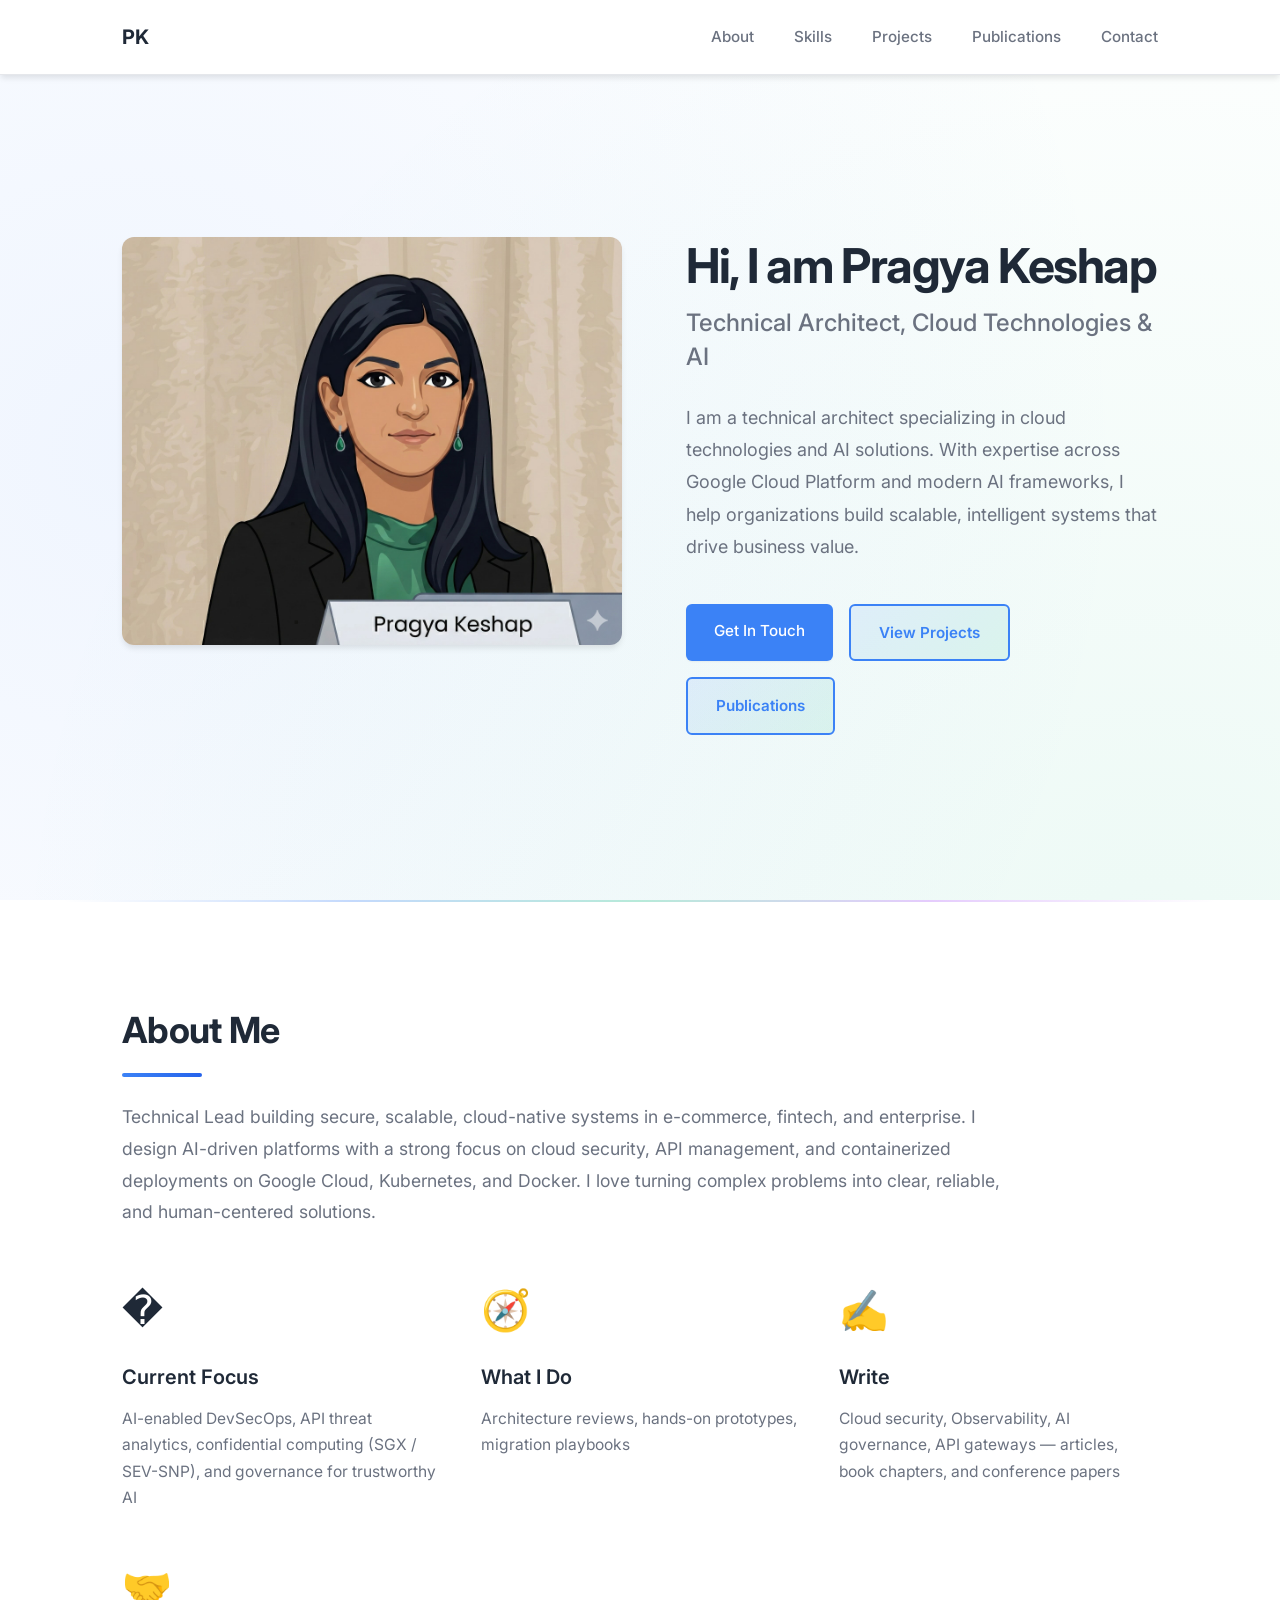
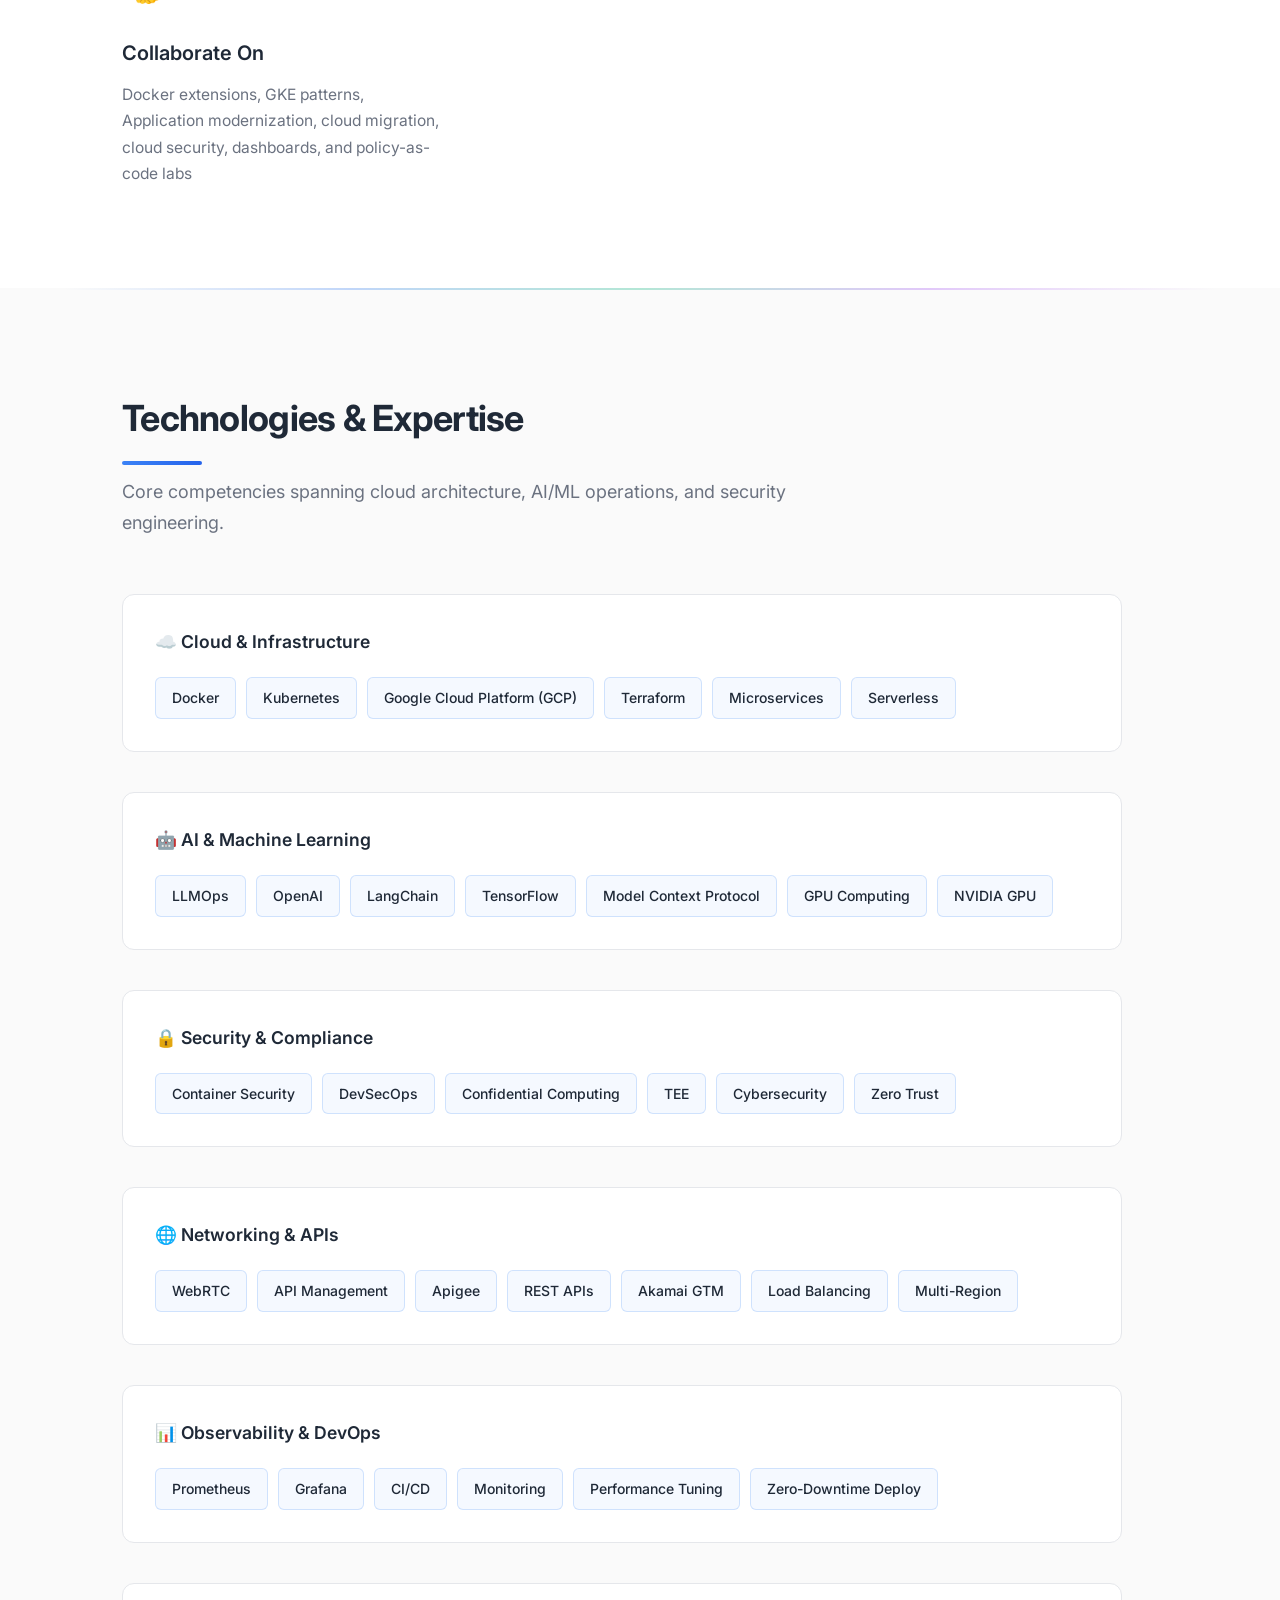
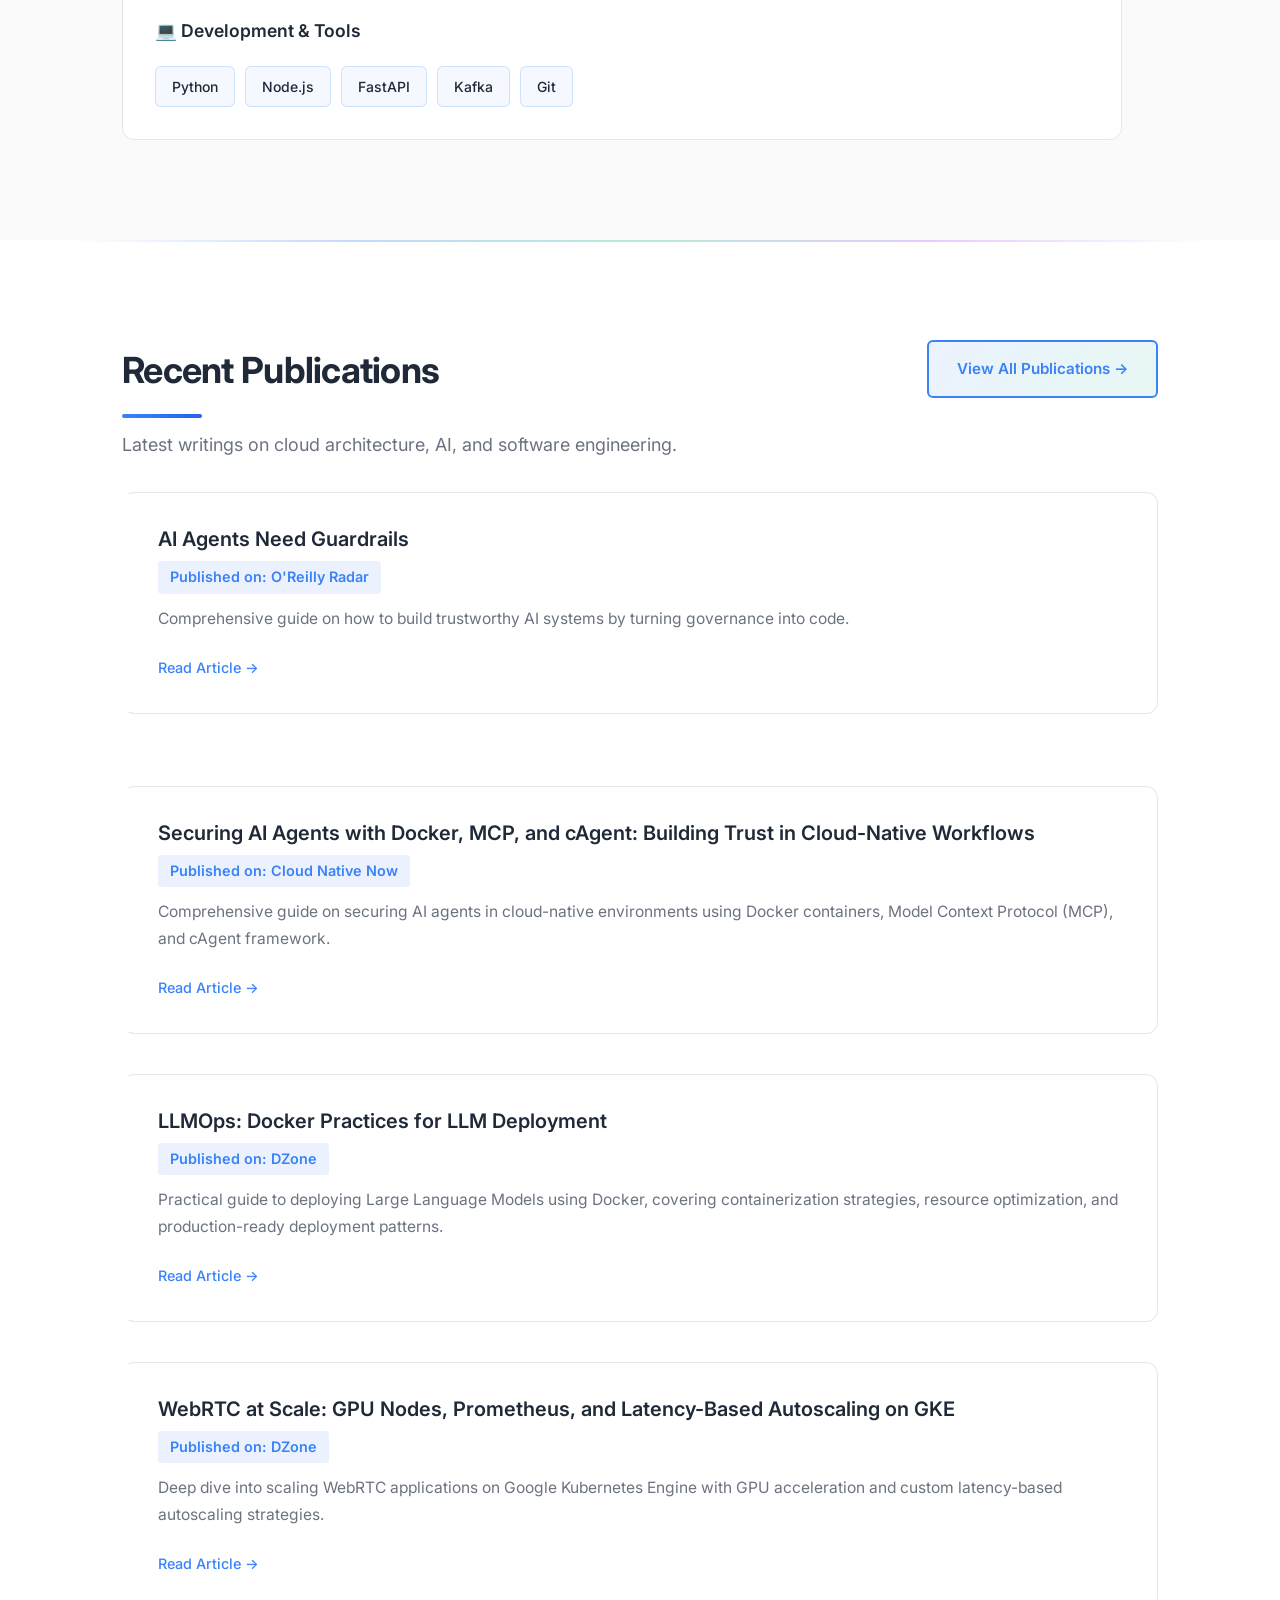
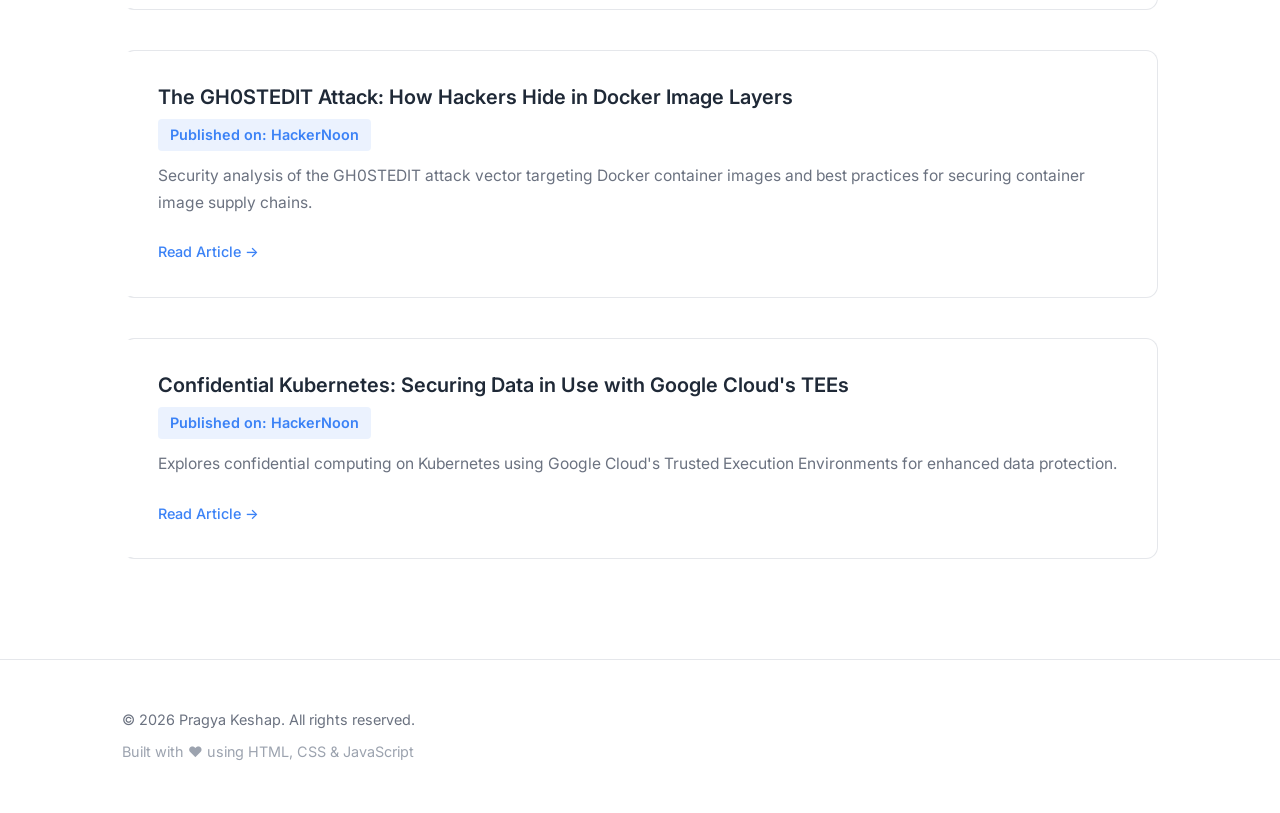
==== index.html @ 76a98f69 "Add publication entry for AI Agents Need Guardrails" ====
<!DOCTYPE html> 
<html lang="en">
<head>
    <meta charset="UTF-8">
    <meta name="viewport" content="width=device-width, initial-scale=1.0">
    <meta name="description" content="Personal website - Technical Architect, Cloud Technologies & AI">
    <title>Pragya Keshap - Developer Portfolio</title>
    <link rel="preconnect" href="https://fonts.googleapis.com">
    <link rel="preconnect" href="https://fonts.gstatic.com" crossorigin>
    <link href="https://fonts.googleapis.com/css2?family=Inter:wght@400;500;600;700&display=swap" rel="stylesheet">
    <link rel="stylesheet" href="styles.css">
</head>
<body>
    <!-- Navigation -->
    <nav class="navbar">
        <div class="container">
            <div class="nav-brand">PK</div>
            <button class="nav-toggle" id="navToggle">
                <span></span>
                <span></span>
                <span></span>
            </button>
            <ul class="nav-menu" id="navMenu">
                <li><a href="#about">About</a></li>
                <li><a href="#skills">Skills</a></li>
                <li><a href="projects.html">Projects</a></li>
                <li><a href="publications.html">Publications</a></li>
                <li><a href="contact.html">Contact</a></li>
            </ul>
        </div>
    </nav>

    <!-- Hero Section -->
    <section class="hero">
        <div class="container">
            <div class="hero-content">
                <div class="hero-image">
                    <img src="profile.jpg" alt="Pragya Keshap" id="profileImage">
                </div>
                <div class="hero-text">
                    <h1>Hi, I am <span class="highlight">Pragya Keshap</span></h1>
                    <h2 class="subtitle">Technical Architect, Cloud Technologies & AI</h2>
                    <p class="intro">
                        I am a technical architect specializing in cloud technologies and AI solutions. 
                        With expertise across Google Cloud Platform and modern AI frameworks, I help organizations 
                        build scalable, intelligent systems that drive business value.
                    </p>
                    <div class="hero-buttons">
                        <a href="contact.html" class="btn btn-primary">Get In Touch</a>
                        <a href="projects.html" class="btn btn-secondary">View Projects</a>
                        <a href="publications.html" class="btn btn-secondary">Publications</a>
                    </div>
                </div>
            </div>
        </div>
    </section>

    <!-- About Section -->
    <section id="about" class="section about">
        <div class="container">
            <h2 class="section-title">About Me</h2>
            <p class="about-intro">
                Technical Lead building secure, scalable, cloud-native systems in e-commerce, fintech, and enterprise.
                I design AI-driven platforms with a strong focus on cloud security, API management, and containerized deployments on Google Cloud, Kubernetes, and Docker.
                I love turning complex problems into clear, reliable, and human-centered solutions.
            </p>
            
            <div class="characteristics">
                <div class="char-card">
                    <div class="char-icon">�</div>
                    <h3>Current Focus</h3>
                    <p>
                        AI-enabled DevSecOps, API threat analytics, confidential computing (SGX / SEV-SNP), and governance for trustworthy AI
                    </p>
                </div>

                <div class="char-card">
                    <div class="char-icon">🧭</div>
                    <h3>What I Do</h3>
                    <p>
                        Architecture reviews, hands-on prototypes, migration playbooks
                    </p>
                </div>

                <div class="char-card">
                    <div class="char-icon">✍️</div>
                    <h3>Write</h3>
                    <p>
                        Cloud security, Observability, AI governance, API gateways — articles, book chapters, and conference papers
                    </p>
                </div>

                <div class="char-card">
                    <div class="char-icon">🤝</div>
                    <h3>Collaborate On</h3>
                    <p>
                        Docker extensions, GKE patterns, Application modernization, cloud migration, cloud security, dashboards, and policy-as-code labs
                    </p>
                </div>
            </div>
        </div>
    </section>

    <!-- Skills Section -->
    <section id="skills" class="section skills">
        <div class="container">
            <h2 class="section-title">Technologies & Expertise</h2>
            <p class="section-subtitle">
                Core competencies spanning cloud architecture, AI/ML operations, and security engineering.
            </p>
            
            <div class="skills-categories">
                <div class="skill-category">
                    <h3 class="skill-category-title">☁️ Cloud & Infrastructure</h3>
                    <div class="skills-grid">
                        <div class="skill-tag">Docker</div>
                        <div class="skill-tag">Kubernetes</div>
                        <div class="skill-tag">Google Cloud Platform (GCP)</div>
                        <div class="skill-tag">Terraform</div>
                        <div class="skill-tag">Microservices</div>
                        <div class="skill-tag">Serverless</div>
                    </div>
                </div>

                <div class="skill-category">
                    <h3 class="skill-category-title">🤖 AI & Machine Learning</h3>
                    <div class="skills-grid">
                        <div class="skill-tag">LLMOps</div>
                        <div class="skill-tag">OpenAI</div>
                        <div class="skill-tag">LangChain</div>
                        <div class="skill-tag">TensorFlow</div>
                        <div class="skill-tag">Model Context Protocol</div>
                        <div class="skill-tag">GPU Computing</div>
                        <div class="skill-tag">NVIDIA GPU</div>
                    </div>
                </div>

                <div class="skill-category">
                    <h3 class="skill-category-title">🔒 Security & Compliance</h3>
                    <div class="skills-grid">
                        <div class="skill-tag">Container Security</div>
                        <div class="skill-tag">DevSecOps</div>
                        <div class="skill-tag">Confidential Computing</div>
                        <div class="skill-tag">TEE</div>
                        <div class="skill-tag">Cybersecurity</div>
                        <div class="skill-tag">Zero Trust</div>
                    </div>
                </div>

                <div class="skill-category">
                    <h3 class="skill-category-title">🌐 Networking & APIs</h3>
                    <div class="skills-grid">
                        <div class="skill-tag">WebRTC</div>
                        <div class="skill-tag">API Management</div>
                        <div class="skill-tag">Apigee</div>
                        <div class="skill-tag">REST APIs</div>
                        <div class="skill-tag">Akamai GTM</div>
                        <div class="skill-tag">Load Balancing</div>
                        <div class="skill-tag">Multi-Region</div>
                    </div>
                </div>

                <div class="skill-category">
                    <h3 class="skill-category-title">📊 Observability & DevOps</h3>
                    <div class="skills-grid">
                        <div class="skill-tag">Prometheus</div>
                        <div class="skill-tag">Grafana</div>
                        <div class="skill-tag">CI/CD</div>
                        <div class="skill-tag">Monitoring</div>
                        <div class="skill-tag">Performance Tuning</div>
                        <div class="skill-tag">Zero-Downtime Deploy</div>
                    </div>
                </div>

                <div class="skill-category">
                    <h3 class="skill-category-title">💻 Development & Tools</h3>
                    <div class="skills-grid">
                        <div class="skill-tag">Python</div>
                        <div class="skill-tag">Node.js</div>
                        <div class="skill-tag">FastAPI</div>
                        <div class="skill-tag">Kafka</div>
                        <div class="skill-tag">Git</div>
                    </div>
                </div>
            </div>
        </div>
    </section>



    <!-- Featured Publications Section -->
    <section id="publications" class="section publications">
        <div class="container">
            <div class="section-header">
                <div>
                    <h2 class="section-title">Recent Publications</h2>
                    <p class="section-subtitle">
                        Latest writings on cloud architecture, AI, and software engineering.
                    </p>
                </div>
                <a href="publications.html" class="btn btn-secondary">View All Publications →</a>
            </div>

            <div class="publications-list">
                <article class="publication-item">
                    <div class="publication-content">
                        <h3 class="publication-title">AI Agents Need Guardrails</h3>
                        <p class="publication-venue">Published on: O'Reilly Radar</p>
                        <p class="publication-description">
                            Comprehensive guide on how to build trustworthy AI systems by turning governance into code.
                        </p>
                        <div class="publication-links">
                            <a href="https://www.oreilly.com/radar/ai-agents-need-guardrails/" target="_blank" class="publication-link">Read Article →</a>
                        </div>
                    </div>
                </article>
            
            <div class="publications-list">
                <article class="publication-item">
                    <div class="publication-content">
                        <h3 class="publication-title">Securing AI Agents with Docker, MCP, and cAgent: Building Trust in Cloud-Native Workflows</h3>
                        <p class="publication-venue">Published on: Cloud Native Now</p>
                        <p class="publication-description">
                            Comprehensive guide on securing AI agents in cloud-native environments using Docker containers, Model Context Protocol (MCP), and cAgent framework.
                        </p>
                        <div class="publication-links">
                            <a href="https://cloudnativenow.com/contributed-content/securing-ai-agents-with-docker-mcp-and-cagent-building-trust-in-cloud-native-workflows/" target="_blank" class="publication-link">Read Article →</a>
                        </div>
                    </div>
                </article>

                <article class="publication-item">
                    <div class="publication-content">
                        <h3 class="publication-title">LLMOps: Docker Practices for LLM Deployment</h3>
                        <p class="publication-venue">Published on: DZone</p>
                        <p class="publication-description">
                            Practical guide to deploying Large Language Models using Docker, covering containerization strategies, resource optimization, and production-ready deployment patterns.
                        </p>
                        <div class="publication-links">
                            <a href="https://dzone.com/articles/llmops-docker-practices-llm-deployment" target="_blank" class="publication-link">Read Article →</a>
                        </div>
                    </div>
                </article>

                <article class="publication-item">
                    <div class="publication-content">
                        <h3 class="publication-title">WebRTC at Scale: GPU Nodes, Prometheus, and Latency-Based Autoscaling on GKE</h3>
                        <p class="publication-venue">Published on: DZone</p>
                        <p class="publication-description">
                            Deep dive into scaling WebRTC applications on Google Kubernetes Engine with GPU acceleration and custom latency-based autoscaling strategies.
                        </p>
                        <div class="publication-links">
                            <a href="https://dzone.com/articles/WebRTC-at-Scale-GPU-Nodes-Prometheus-and-Latency-Based-Autoscaling-on-GKE" target="_blank" class="publication-link">Read Article →</a>
                        </div>
                    </div>
                </article>

                <article class="publication-item">
                    <div class="publication-content">
                        <h3 class="publication-title">The GH0STEDIT Attack: How Hackers Hide in Docker Image Layers</h3>
                        <p class="publication-venue">Published on: HackerNoon</p>
                        <p class="publication-description">
                            Security analysis of the GH0STEDIT attack vector targeting Docker container images and best practices for securing container image supply chains.
                        </p>
                        <div class="publication-links">
                            <a href="https://hackernoon.com/the-gh0stedit-attack-how-hackers-hide-in-docker-image-layers" target="_blank" class="publication-link">Read Article →</a>
                        </div>
                    </div>
                </article>

                <article class="publication-item">
                    <div class="publication-content">
                        <h3 class="publication-title">Confidential Kubernetes: Securing Data in Use with Google Cloud's TEEs</h3>
                        <p class="publication-venue">Published on: HackerNoon</p>
                        <p class="publication-description">
                            Explores confidential computing on Kubernetes using Google Cloud's Trusted Execution Environments for enhanced data protection.
                        </p>
                        <div class="publication-links">
                            <a href="https://hackernoon.com/confidential-kubernetes-securing-data-in-use-with-google-clouds-tees" target="_blank" class="publication-link">Read Article →</a>
                        </div>
                    </div>
                </article>
            </div>
        </div>
    </section>



    <!-- Footer -->
    <footer class="footer">
        <div class="container">
            <p>&copy; 2025 Pragya Keshap. All rights reserved.</p>
            <p class="footer-note">Built with ❤️ using HTML, CSS & JavaScript</p>
        </div>
    </footer>

    <script src="script.js"></script>
</body>
</html>
---- styles.css ----
/* CSS Variables */
:root {
    --primary-color: #3b82f6;
    --secondary-color: #2563eb;
    --accent-color: #60a5fa;
    --text-primary: #1f2937;
    --text-secondary: #6b7280;
    --text-light: #9ca3af;
    --background: #ffffff;
    --background-alt: #fafafa;
    --border-color: #e5e7eb;
    --shadow: 0 1px 2px 0 rgba(0, 0, 0, 0.05);
    --shadow-md: 0 4px 6px -1px rgba(0, 0, 0, 0.1);
    --shadow-lg: 0 10px 15px -3px rgba(0, 0, 0, 0.1);
    --transition: all 0.2s ease;
}

/* Dark mode support */
@media (prefers-color-scheme: dark) {
    :root {
        --text-primary: #f9fafb;
        --text-secondary: #d1d5db;
        --text-light: #9ca3af;
        --background: #111827;
        --background-alt: #1f2937;
        --border-color: #374151;
    }
}

/* Reset & Base Styles */
* {
    margin: 0;
    padding: 0;
    box-sizing: border-box;
}

html {
    scroll-behavior: smooth;
    font-size: 16px;
}

body {
    font-family: 'Inter', -apple-system, BlinkMacSystemFont, 'Segoe UI', 'Roboto', 'Helvetica Neue', Arial, sans-serif;
    line-height: 1.7;
    color: var(--text-primary);
    background-color: var(--background);
    -webkit-font-smoothing: antialiased;
    -moz-osx-font-smoothing: grayscale;
}

.container {
    max-width: 1100px;
    margin: 0 auto;
    padding: 0 2rem;
}

/* Navigation */
.navbar {
    position: fixed;
    top: 0;
    width: 100%;
    background-color: rgba(255, 255, 255, 0.95);
    backdrop-filter: blur(10px);
    border-bottom: 1px solid var(--border-color);
    z-index: 1000;
    padding: 1.25rem 0;
}

@media (prefers-color-scheme: dark) {
    .navbar {
        background-color: rgba(17, 24, 39, 0.95);
    }
}

.navbar .container {
    display: flex;
    justify-content: space-between;
    align-items: center;
}

.nav-brand {
    font-size: 1.25rem;
    font-weight: 700;
    color: var(--text-primary);
    letter-spacing: -0.02em;
}

.nav-menu {
    display: flex;
    list-style: none;
    gap: 2.5rem;
}

.nav-menu a {
    color: var(--text-secondary);
    text-decoration: none;
    font-weight: 500;
    font-size: 0.95rem;
    transition: var(--transition);
    position: relative;
}

.nav-menu a:hover {
    color: var(--text-primary);
}

.nav-menu a::after {
    content: '';
    position: absolute;
    bottom: -4px;
    left: 0;
    width: 0;
    height: 2px;
    background-color: var(--primary-color);
    transition: width 0.2s ease;
}

.nav-menu a:hover::after {
    width: 100%;
}

.nav-toggle {
    display: none;
    flex-direction: column;
    background: none;
    border: none;
    cursor: pointer;
    gap: 4px;
}

.nav-toggle span {
    width: 25px;
    height: 3px;
    background-color: var(--text-primary);
    transition: var(--transition);
}

/* Hero Section */
.hero {
    padding: 140px 0 100px;
    min-height: 100vh;
    display: flex;
    align-items: center;
    position: relative;
    overflow: hidden;
}

.hero::before {
    content: '';
    position: absolute;
    top: -50%;
    left: -50%;
    width: 200%;
    height: 200%;
    background: radial-gradient(circle at 30% 50%, rgba(59, 130, 246, 0.08) 0%, transparent 50%),
                radial-gradient(circle at 70% 80%, rgba(16, 185, 129, 0.08) 0%, transparent 50%);
    animation: gradientShift 15s ease infinite;
    z-index: -1;
}

@keyframes gradientShift {
    0%, 100% {
        transform: translate(0, 0) rotate(0deg);
    }
    33% {
        transform: translate(5%, 5%) rotate(120deg);
    }
    66% {
        transform: translate(-5%, 5%) rotate(240deg);
    }
}

.hero-content {
    display: grid;
    grid-template-columns: 500px 1fr;
    gap: 4rem;
    align-items: start;
    padding-top: 2rem;
}

.hero-image img {
    width: 100%;
    max-width: 500px;
    border-radius: 12px;
    box-shadow: var(--shadow-md);
}

.hero-text h1 {
    font-size: 3rem;
    margin-bottom: 0.75rem;
    color: var(--text-primary);
    font-weight: 700;
    letter-spacing: -0.03em;
    line-height: 1.2;
}

.highlight {
    color: var(--text-primary);
}

.subtitle {
    font-size: 1.5rem;
    color: var(--text-secondary);
    font-weight: 500;
    margin-bottom: 1.75rem;
    line-height: 1.4;
}

.intro {
    font-size: 1.125rem;
    color: var(--text-secondary);
    margin-bottom: 2.5rem;
    line-height: 1.8;
    max-width: 650px;
}

.hero-buttons {
    display: flex;
    gap: 1rem;
    flex-wrap: wrap;
}

/* Buttons */
.btn {
    padding: 0.875rem 1.75rem;
    border-radius: 6px;
    text-decoration: none;
    font-weight: 500;
    font-size: 0.95rem;
    transition: var(--transition);
    display: inline-block;
}

.btn-primary {
    background-color: var(--primary-color);
    color: white;
    box-shadow: var(--shadow);
}

.btn-primary:hover {
    background-color: var(--secondary-color);
    transform: translateY(-1px);
    box-shadow: var(--shadow-md);
}

.btn-secondary {
    background: linear-gradient(135deg, rgba(59, 130, 246, 0.1), rgba(16, 185, 129, 0.1));
    color: var(--primary-color);
    border: 2px solid var(--primary-color);
    font-weight: 600;
    position: relative;
    overflow: hidden;
}

.btn-secondary::before {
    content: '';
    position: absolute;
    top: 0;
    left: 0;
    width: 0;
    height: 100%;
    background: linear-gradient(135deg, var(--primary-color), var(--secondary-color));
    transition: width 0.3s ease;
    z-index: -1;
}

.btn-secondary:hover {
    color: white;
    border-color: var(--secondary-color);
    transform: translateY(-2px);
    box-shadow: 0 4px 12px rgba(59, 130, 246, 0.3);
}

.btn-secondary:hover::before {
    width: 100%;
}

/* Sections */
.section {
    padding: 100px 0;
    position: relative;
}

.section::before {
    content: '';
    position: absolute;
    top: 0;
    left: 50%;
    transform: translateX(-50%);
    width: 90%;
    max-width: 1200px;
    height: 2px;
    background: linear-gradient(90deg, 
        transparent 0%, 
        rgba(59, 130, 246, 0.3) 25%, 
        rgba(16, 185, 129, 0.3) 50%, 
        rgba(168, 85, 247, 0.3) 75%, 
        transparent 100%);
}

.section:first-of-type::before {
    display: none;
}

.section:nth-child(even) {
    background-color: var(--background-alt);
}

.section-title {
    font-size: 2.25rem;
    text-align: left;
    margin-bottom: 0.75rem;
    color: var(--text-primary);
    font-weight: 700;
    letter-spacing: -0.02em;
    position: relative;
    padding-bottom: 1rem;
}

.section-title::after {
    content: '';
    position: absolute;
    bottom: 0;
    left: 0;
    width: 80px;
    height: 4px;
    background: linear-gradient(90deg, var(--primary-color), var(--secondary-color));
    border-radius: 2px;
}

.section-subtitle {
    text-align: left;
    color: var(--text-secondary);
    font-size: 1.125rem;
    margin-bottom: 3.5rem;
    max-width: 700px;
    line-height: 1.7;
}

.section-header {
    display: flex;
    justify-content: space-between;
    align-items: flex-start;
    margin-bottom: 2rem;
}

.section-header .section-subtitle {
    margin-bottom: 0;
}

/* Page Header */
.page-header {
    padding: 140px 0 80px;
    background-color: var(--background-alt);
}

.page-header h1 {
    font-size: 3rem;
    margin-bottom: 1rem;
    color: var(--text-primary);
    font-weight: 700;
    letter-spacing: -0.03em;
}

.page-subtitle {
    font-size: 1.25rem;
    color: var(--text-secondary);
    line-height: 1.7;
    max-width: 800px;
}

/* Dedicated Pages */
.projects-page,
.publications-page {
    padding: 80px 0;
}

/* About Section */
.about-intro {
    font-size: 1.1rem;
    line-height: 1.8;
    color: var(--text-secondary);
    max-width: 900px;
    margin: 1.5rem 0 3rem 0;
    text-align: left;
}

.characteristics {
    display: grid;
    grid-template-columns: repeat(auto-fit, minmax(260px, 1fr));
    gap: 2.5rem;
    margin-top: 2rem;
}

.char-card {
    background: transparent;
    padding: 0;
    transition: var(--transition);
}

.char-card:hover {
    transform: translateX(4px);
}

.char-icon {
    font-size: 2.5rem;
    margin-bottom: 1rem;
    display: block;
}

.char-card h3 {
    font-size: 1.25rem;
    margin-bottom: 0.75rem;
    color: var(--text-primary);
    font-weight: 600;
}

.char-card p {
    color: var(--text-secondary);
    line-height: 1.7;
    font-size: 0.975rem;
}

/* Skills Section */
.skills-categories {
    display: grid;
    gap: 2.5rem;
    max-width: 1000px;
    margin: 0;
}

.skill-category {
    background: var(--background);
    border: 1px solid var(--border-color);
    border-radius: 12px;
    padding: 2rem;
    transition: all 0.3s ease;
}

.skill-category:hover {
    border-color: var(--primary-color);
    box-shadow: 0 4px 12px rgba(59, 130, 246, 0.1);
    transform: translateY(-2px);
}

.skill-category-title {
    font-size: 1.1rem;
    font-weight: 600;
    color: var(--text-primary);
    margin: 0 0 1.25rem 0;
    display: flex;
    align-items: center;
    gap: 0.5rem;
}

.skills-grid {
    display: flex;
    flex-wrap: wrap;
    gap: 0.625rem;
}

.skill-tag {
    padding: 0.5rem 1rem;
    background: rgba(59, 130, 246, 0.05);
    border: 1px solid rgba(59, 130, 246, 0.2);
    border-radius: 6px;
    font-size: 0.875rem;
    color: var(--text-primary);
    transition: all 0.2s ease;
    font-weight: 500;
    cursor: default;
}

.skill-tag:hover {
    background: rgba(59, 130, 246, 0.1);
    border-color: var(--primary-color);
    transform: translateY(-2px);
}

@media (max-width: 768px) {
    .skills-categories {
        gap: 1.5rem;
    }
    
    .skill-category {
        padding: 1.5rem;
    }
    
    .skill-category-title {
        font-size: 1rem;
    }
    
    .skill-tag {
        font-size: 0.8rem;
        padding: 0.4rem 0.85rem;
    }
}

/* Projects Section */
.projects-grid {
    display: grid;
    grid-template-columns: repeat(auto-fit, minmax(340px, 1fr));
    gap: 2.5rem;
    margin-top: 2.5rem;
}

.project-card {
    background: var(--background);
    border-radius: 8px;
    overflow: hidden;
    border: 1px solid var(--border-color);
    transition: var(--transition);
}

.project-card:hover {
    transform: translateY(-2px);
    box-shadow: var(--shadow-md);
    border-color: var(--text-light);
}

.project-image {
    width: 100%;
    height: 250px;
    overflow: hidden;
}

.project-image img {
    width: 100%;
    height: 100%;
    object-fit: cover;
    transition: var(--transition);
}

.project-card:hover .project-image img {
    transform: scale(1.05);
}

.project-content {
    padding: 1.5rem;
}

.project-content h3 {
    font-size: 1.375rem;
    margin-bottom: 0.625rem;
    color: var(--text-primary);
    font-weight: 600;
}

.project-content p {
    color: var(--text-secondary);
    margin-bottom: 1.25rem;
    line-height: 1.7;
    font-size: 0.975rem;
}

.project-tags {
    display: flex;
    flex-wrap: wrap;
    gap: 0.5rem;
    margin-bottom: 1.25rem;
}

.project-tags span {
    padding: 0.5rem 1rem;
    border-radius: 6px;
    font-size: 0.813rem;
    font-weight: 600;
    border: 1px solid transparent;
    transition: all 0.2s ease;
}

.project-tags span:nth-child(6n+1) {
    background: rgba(59, 130, 246, 0.1);
    color: #3b82f6;
    border-color: rgba(59, 130, 246, 0.3);
}

.project-tags span:nth-child(6n+2) {
    background: rgba(16, 185, 129, 0.1);
    color: #10b981;
    border-color: rgba(16, 185, 129, 0.3);
}

.project-tags span:nth-child(6n+3) {
    background: rgba(168, 85, 247, 0.1);
    color: #a855f7;
    border-color: rgba(168, 85, 247, 0.3);
}

.project-tags span:nth-child(6n+4) {
    background: rgba(249, 115, 22, 0.1);
    color: #f97316;
    border-color: rgba(249, 115, 22, 0.3);
}

.project-tags span:nth-child(6n+5) {
    background: rgba(236, 72, 153, 0.1);
    color: #ec4899;
    border-color: rgba(236, 72, 153, 0.3);
}

.project-tags span:nth-child(6n+6) {
    background: rgba(14, 165, 233, 0.1);
    color: #0ea5e9;
    border-color: rgba(14, 165, 233, 0.3);
}

.project-tags span:hover {
    transform: translateY(-2px);
    box-shadow: 0 2px 8px rgba(0, 0, 0, 0.1);
}

.project-links {
    display: flex;
    gap: 1.5rem;
}

.project-link {
    color: var(--text-secondary);
    text-decoration: none;
    font-weight: 500;
    font-size: 0.9rem;
    transition: var(--transition);
}

.project-link:hover {
    color: var(--text-primary);
}

/* GitHub Section */
.github-section {
    padding: 60px 0;
    background-color: var(--background-alt);
}

.github-link-card {
    display: flex;
    align-items: center;
    gap: 2rem;
    padding: 2.5rem;
    background: linear-gradient(135deg, rgba(59, 130, 246, 0.05) 0%, rgba(16, 185, 129, 0.05) 100%);
    border-radius: 12px;
    border: 1px solid var(--border-color);
    transition: all 0.3s ease;
}

.github-link-card:hover {
    box-shadow: 0 8px 24px rgba(59, 130, 246, 0.15);
    border-color: var(--primary-color);
    transform: translateY(-2px);
}

.github-icon {
    flex-shrink: 0;
    width: 64px;
    height: 64px;
    display: flex;
    align-items: center;
    justify-content: center;
    background: linear-gradient(135deg, var(--primary-color), var(--secondary-color));
    border-radius: 12px;
    color: white;
}

.github-content h3 {
    font-size: 1.5rem;
    margin-bottom: 0.5rem;
    color: var(--text-primary);
    font-weight: 600;
}

.github-content p {
    color: var(--text-secondary);
    margin-bottom: 1rem;
    line-height: 1.7;
}

.github-btn {
    display: inline-block;
    color: var(--primary-color);
    text-decoration: none;
    font-weight: 500;
    font-size: 0.95rem;
    transition: var(--transition);
}

.github-btn:hover {
    color: var(--secondary-color);
}

/* Projects List (Publication Style) */
.projects-list {
    display: flex;
    flex-direction: column;
    gap: 2.5rem;
    margin-top: 2rem;
}

.project-item {
    padding: 2rem;
    border: 1px solid var(--border-color);
    border-radius: 12px;
    background: var(--background);
    transition: all 0.3s ease;
    border-left: 4px solid transparent;
}

.project-item:hover {
    border-left-color: var(--secondary-color);
    box-shadow: 0 4px 12px rgba(16, 185, 129, 0.1);
    transform: translateX(4px);
}

.project-item:last-child {
    margin-bottom: 0;
}

.project-title {
    font-size: 1.25rem;
    margin-bottom: 0.5rem;
    color: var(--text-primary);
    font-weight: 600;
    line-height: 1.4;
}

.project-repo {
    font-size: 0.85rem;
    color: var(--secondary-color);
    margin-bottom: 0.75rem;
    font-family: 'Courier New', monospace;
    font-weight: 600;
    background: rgba(16, 185, 129, 0.1);
    padding: 0.25rem 0.75rem;
    border-radius: 4px;
    display: inline-block;
}

.project-description {
    font-size: 0.975rem;
    color: var(--text-secondary);
    line-height: 1.7;
    margin-bottom: 1rem;
}

/* Publications Section */
.publications-list {
    display: flex;
    flex-direction: column;
    gap: 2.5rem;
    margin-top: 2rem;
}

.publication-item {
    padding: 2rem;
    border: 1px solid var(--border-color);
    border-radius: 12px;
    background: var(--background);
    transition: all 0.3s ease;
    border-left: 4px solid transparent;
}

.publication-item:hover {
    border-left-color: var(--primary-color);
    box-shadow: 0 4px 12px rgba(59, 130, 246, 0.1);
    transform: translateX(4px);
}

.publication-item:last-child {
    margin-bottom: 0;
}

.publication-content h3 {
    font-size: 1.25rem;
    margin-bottom: 0.5rem;
    color: var(--text-primary);
    font-weight: 600;
    line-height: 1.4;
}

.publication-venue {
    font-size: 0.9rem;
    color: var(--primary-color);
    margin-bottom: 0.75rem;
    font-weight: 600;
    display: inline-block;
    padding: 0.25rem 0.75rem;
    background: rgba(59, 130, 246, 0.1);
    border-radius: 4px;
}

.publication-description {
    font-size: 0.975rem;
    color: var(--text-secondary);
    line-height: 1.7;
    margin-bottom: 1.5rem;
}

.publication-links {
    display: flex;
    flex-wrap: wrap;
    gap: 1.25rem;
}

.publication-link {
    color: var(--primary-color);
    text-decoration: none;
    font-weight: 500;
    font-size: 0.9rem;
    transition: var(--transition);
    display: inline-flex;
    align-items: center;
    gap: 0.25rem;
}

.publication-link:hover {
    color: var(--secondary-color);
    transform: translateX(2px);
}

.more-publications {
    text-align: center;
    margin-top: 3rem;
}

/* Contact Section */
.contact-content {
    max-width: 100%;
}

.contact-links {
    display: flex;
    flex-direction: column;
    gap: 1rem;
    margin-top: 2rem;
}

.contact-link {
    display: flex;
    align-items: center;
    gap: 1rem;
    padding: 1.25rem 0;
    background: transparent;
    text-decoration: none;
    color: var(--text-primary);
    transition: var(--transition);
    border-bottom: 1px solid var(--border-color);
}

.contact-link:hover {
    transform: translateX(4px);
    color: var(--primary-color);
}

.contact-link .icon {
    font-size: 1.375rem;
}

/* Contact Page */
.contact-page {
    padding: 80px 0;
}

.contact-methods {
    display: flex;
    flex-direction: column;
    gap: 3rem;
    margin-top: 2rem;
}

.contact-method-item {
    display: flex;
    gap: 2rem;
    padding: 2rem;
    border: 1px solid var(--border-color);
    border-radius: 12px;
    background: var(--background);
    transition: all 0.3s ease;
}

.contact-method-item:hover {
    box-shadow: 0 4px 12px rgba(59, 130, 246, 0.1);
    border-color: var(--primary-color);
    transform: translateY(-2px);
}

.contact-method-item:last-child {
    margin-bottom: 0;
}

.contact-icon {
    flex-shrink: 0;
    width: 64px;
    height: 64px;
    display: flex;
    align-items: center;
    justify-content: center;
    background: linear-gradient(135deg, rgba(59, 130, 246, 0.1), rgba(16, 185, 129, 0.1));
    border-radius: 12px;
    color: var(--primary-color);
}

.contact-method-content h3 {
    font-size: 1.5rem;
    margin-bottom: 0.75rem;
    color: var(--text-primary);
    font-weight: 600;
}

.contact-detail {
    font-size: 0.975rem;
    color: var(--text-secondary);
    line-height: 1.7;
    margin-bottom: 1rem;
}

.contact-link-btn {
    display: inline-flex;
    align-items: center;
    gap: 0.5rem;
    padding: 0.75rem 1.5rem;
    background: var(--primary-color);
    color: white;
    text-decoration: none;
    font-weight: 500;
    font-size: 0.95rem;
    border-radius: 6px;
    transition: all 0.3s ease;
}

.contact-link-btn:hover {
    background: var(--secondary-color);
    transform: translateX(4px);
}

.contact-footer {
    margin-top: 4rem;
    padding: 3rem;
    background: linear-gradient(135deg, rgba(59, 130, 246, 0.08) 0%, rgba(16, 185, 129, 0.08) 100%);
    border-radius: 12px;
    text-align: center;
    border: 1px solid var(--border-color);
}

.contact-footer h3 {
    font-size: 1.75rem;
    margin-bottom: 1rem;
    color: var(--text-primary);
    font-weight: 600;
}

.contact-footer p {
    font-size: 1.125rem;
    color: var(--text-secondary);
    line-height: 1.7;
    max-width: 700px;
    margin: 0 auto;
}

/* Footer */
.footer {
    background-color: var(--background);
    padding: 3rem 0;
    text-align: left;
    color: var(--text-secondary);
    border-top: 1px solid var(--border-color);
}

.footer p {
    font-size: 0.9rem;
}

.footer-note {
    margin-top: 0.5rem;
    font-size: 0.875rem;
    color: var(--text-light);
}

/* Responsive Design */
@media (max-width: 768px) {
    .nav-menu {
        position: fixed;
        left: -100%;
        top: 70px;
        flex-direction: column;
        background-color: var(--background);
        width: 100%;
        text-align: center;
        transition: 0.3s;
        box-shadow: var(--shadow);
        padding: 2rem 0;
    }

    .nav-menu.active {
        left: 0;
    }

    .nav-toggle {
        display: flex;
    }

    .hero-content {
        grid-template-columns: 1fr;
        text-align: center;
    }

    .hero-image {
        display: flex;
        justify-content: center;
    }

    .hero-buttons {
        justify-content: center;
        flex-direction: column;
    }

    .hero-text h1 {
        font-size: 2rem;
    }

    .subtitle {
        font-size: 1.2rem;
    }

    .section-title {
        font-size: 2rem;
    }

    .section-header {
        flex-direction: column;
        gap: 1.5rem;
    }

    .page-header h1 {
        font-size: 2rem;
    }

    .page-subtitle {
        font-size: 1.125rem;
    }

    .characteristics {
        grid-template-columns: 1fr;
    }

    .projects-grid {
        grid-template-columns: 1fr;
    }

    .github-link-card {
        flex-direction: column;
        text-align: center;
        padding: 2rem;
    }

}

@media (max-width: 480px) {
    .hero-text h1 {
        font-size: 1.75rem;
    }

    .section-title {
        font-size: 1.75rem;
    }

    .btn {
        padding: 0.6rem 1.2rem;
        font-size: 0.9rem;
    }

    .contact-method-item {
        flex-direction: column;
        text-align: center;
        gap: 1.5rem;
    }

    .contact-icon {
        margin: 0 auto;
    }
}
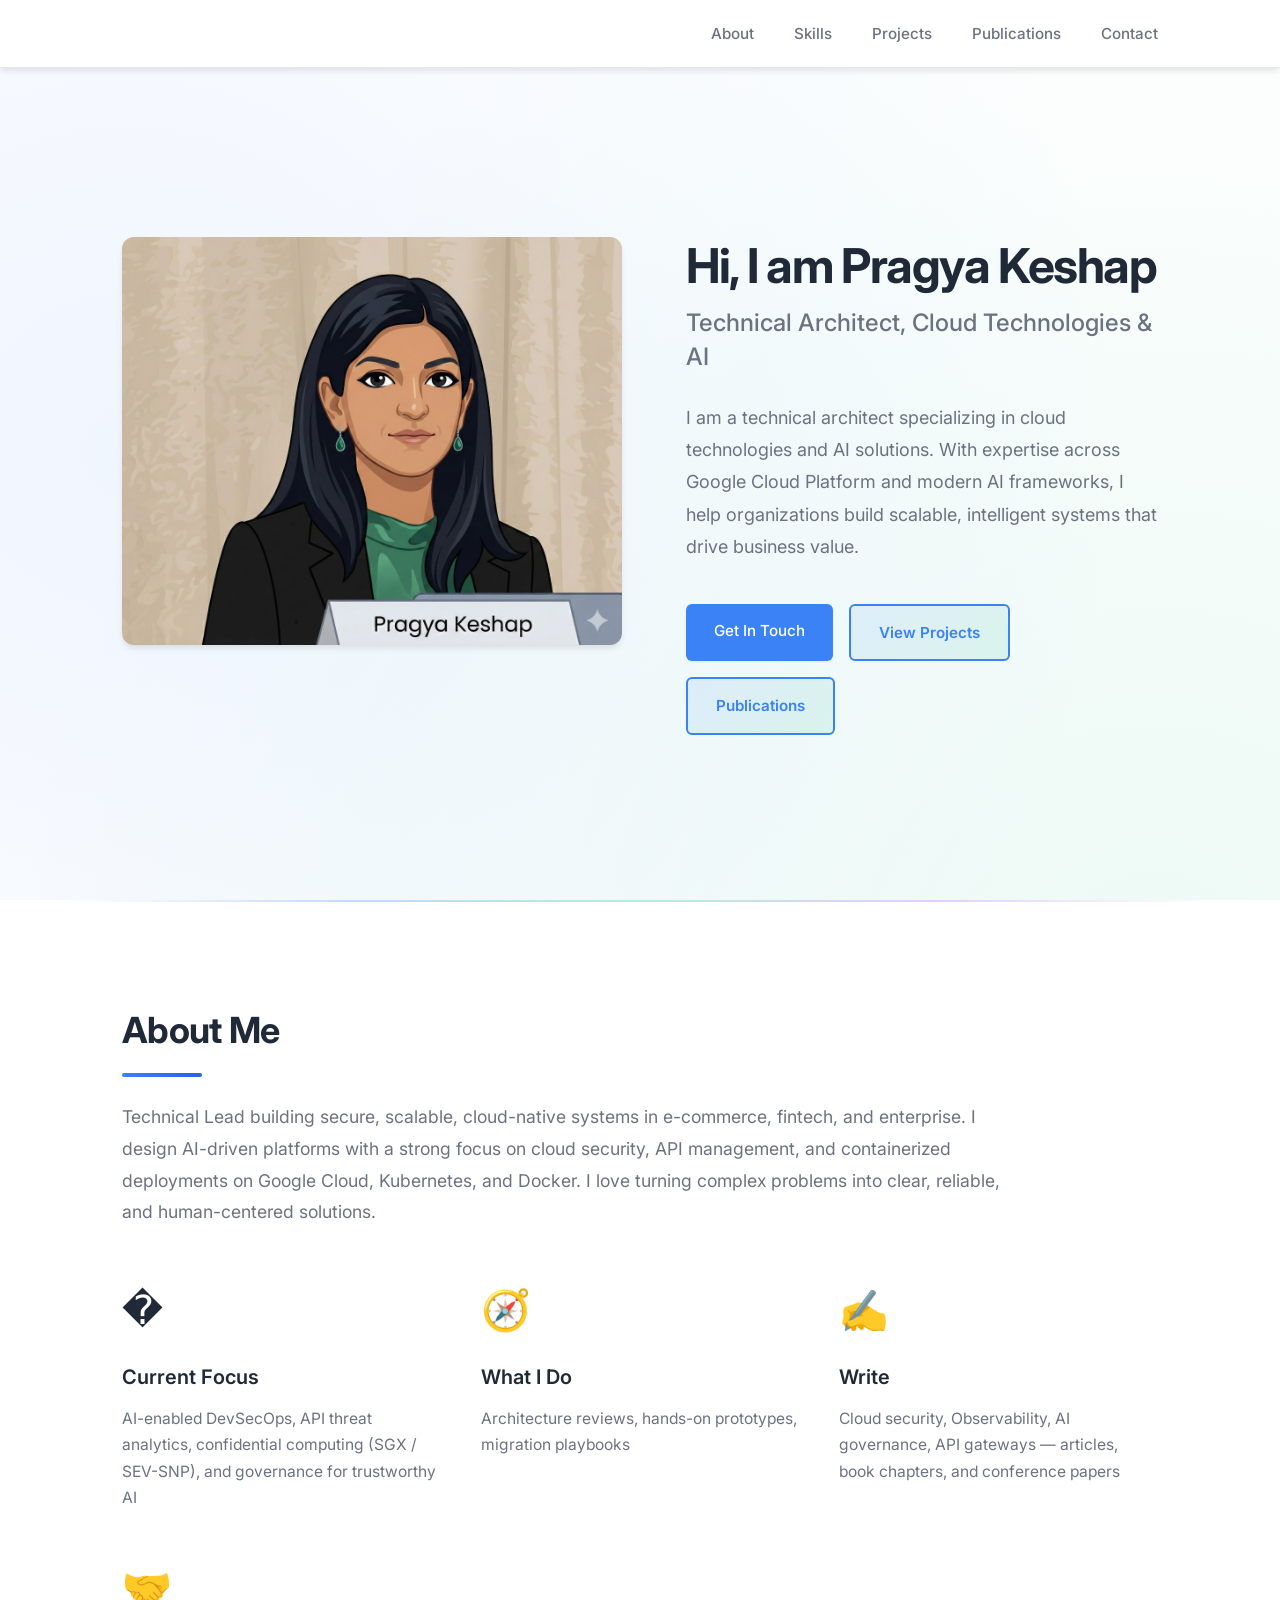
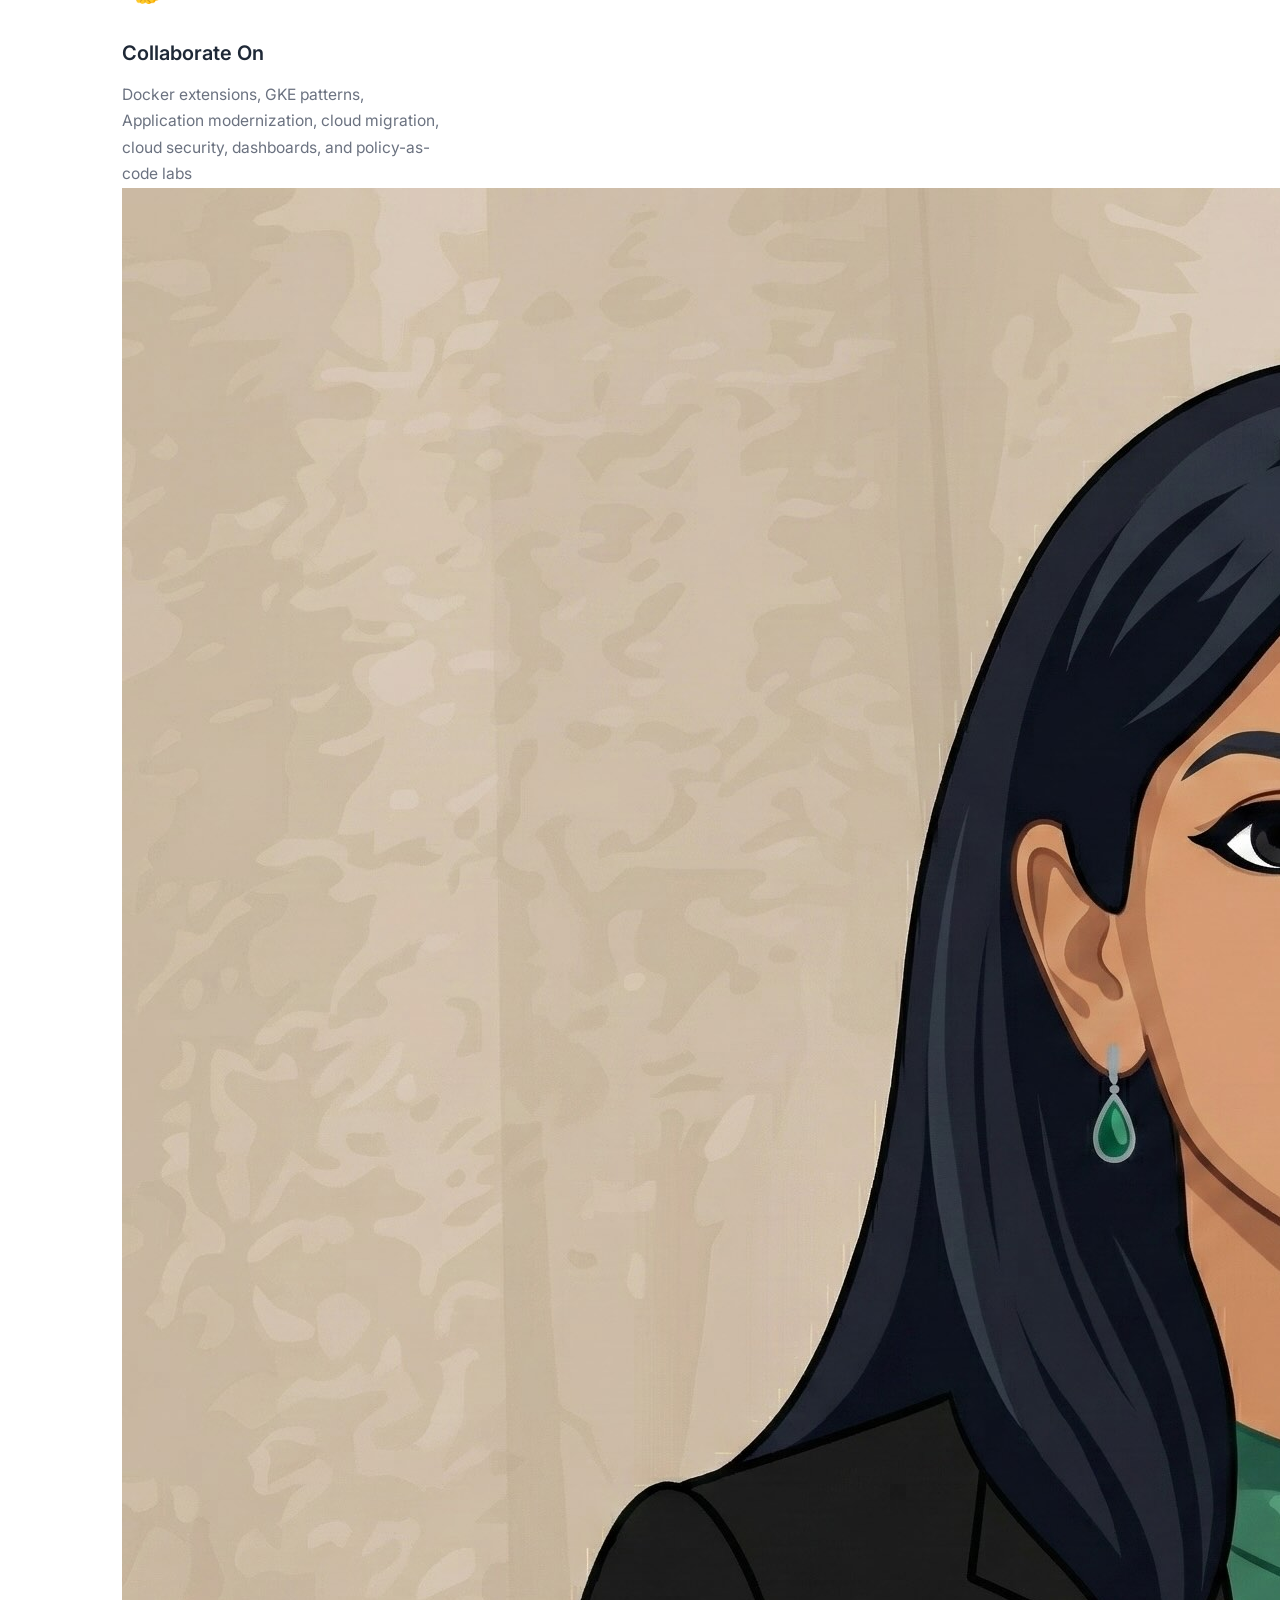
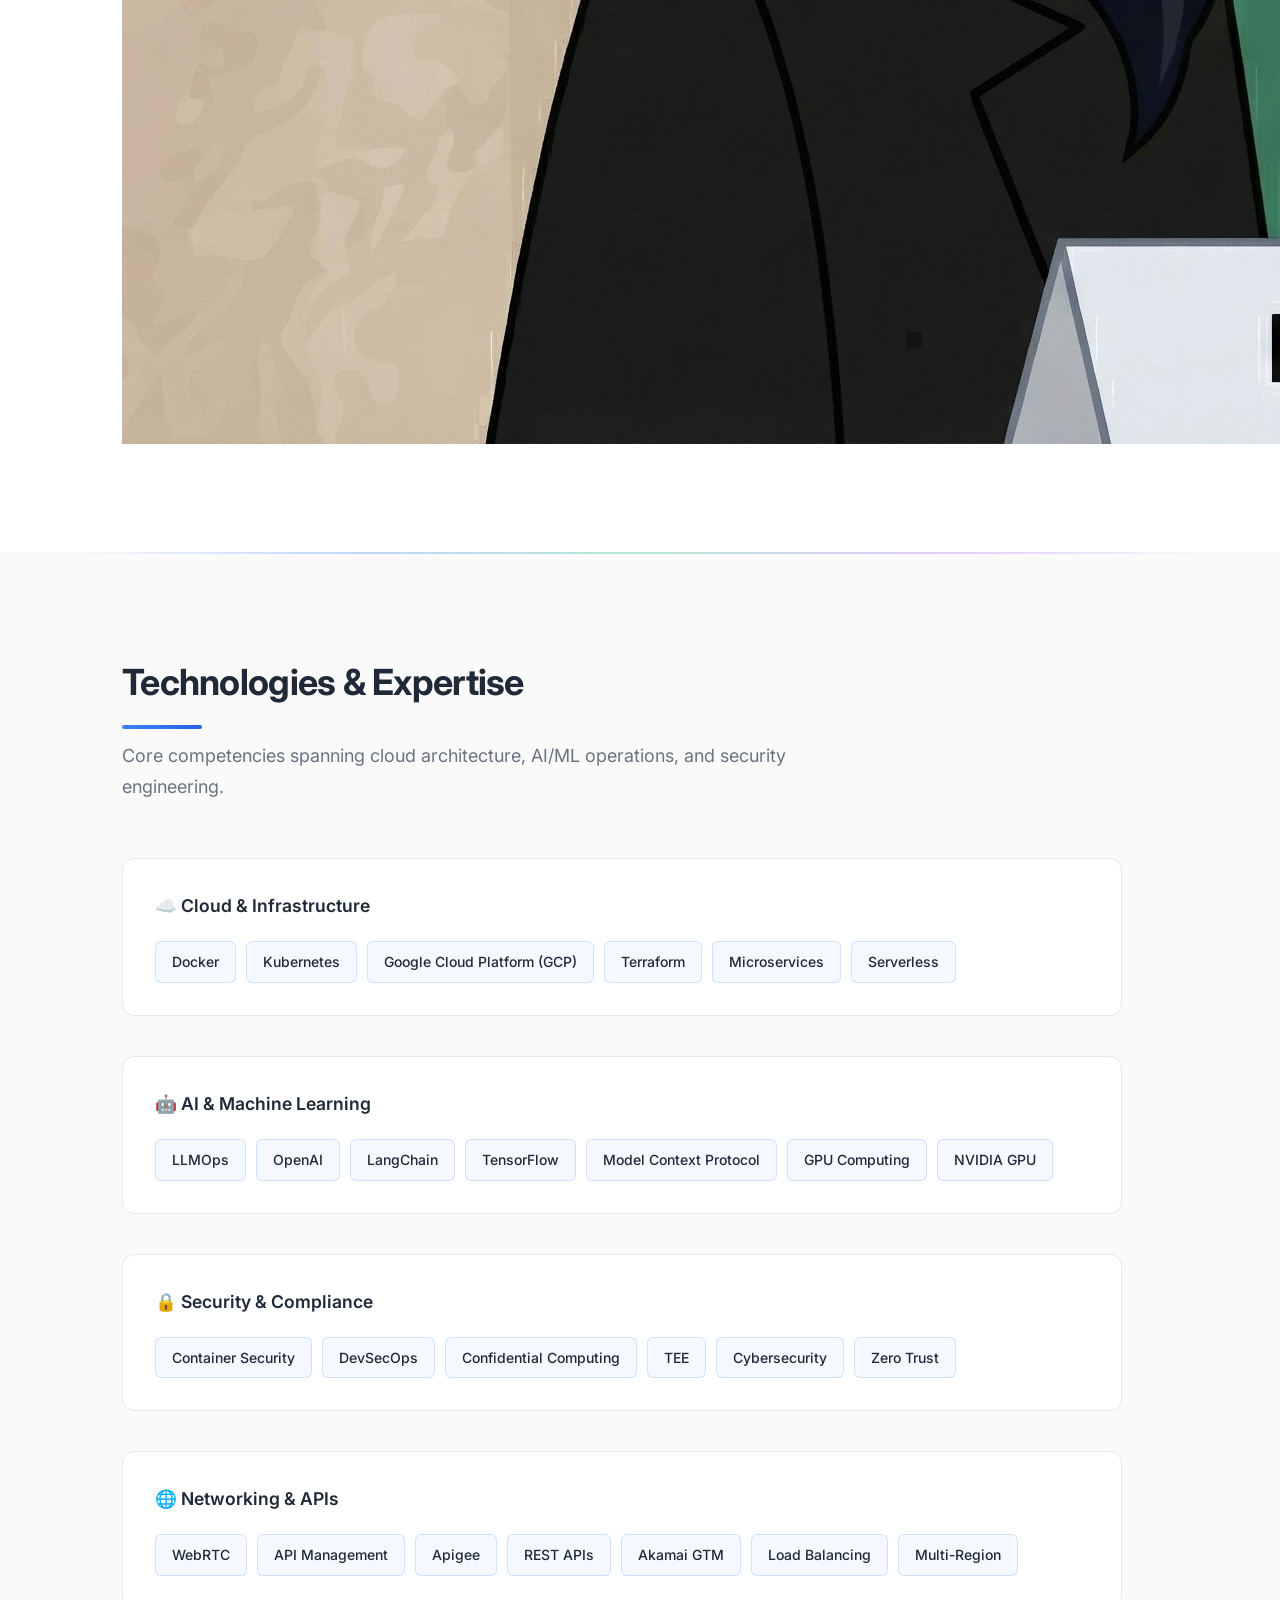
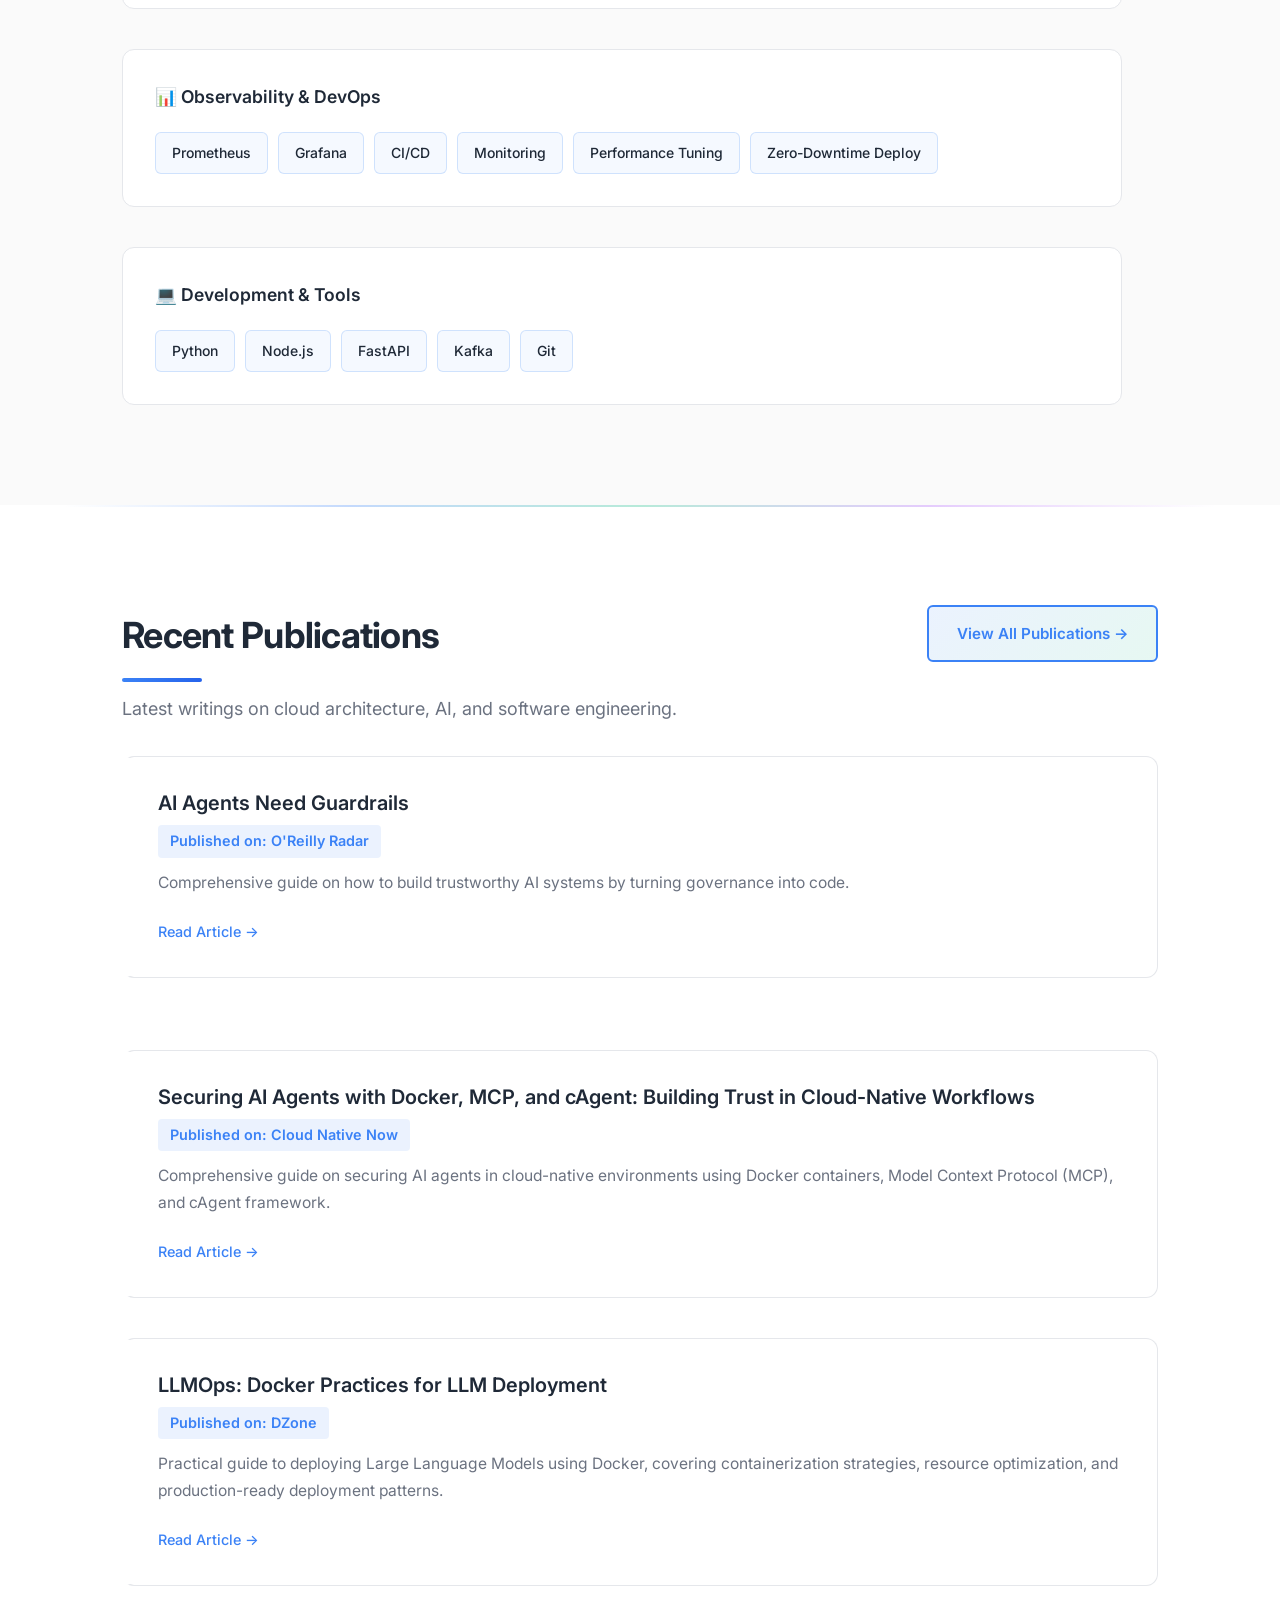
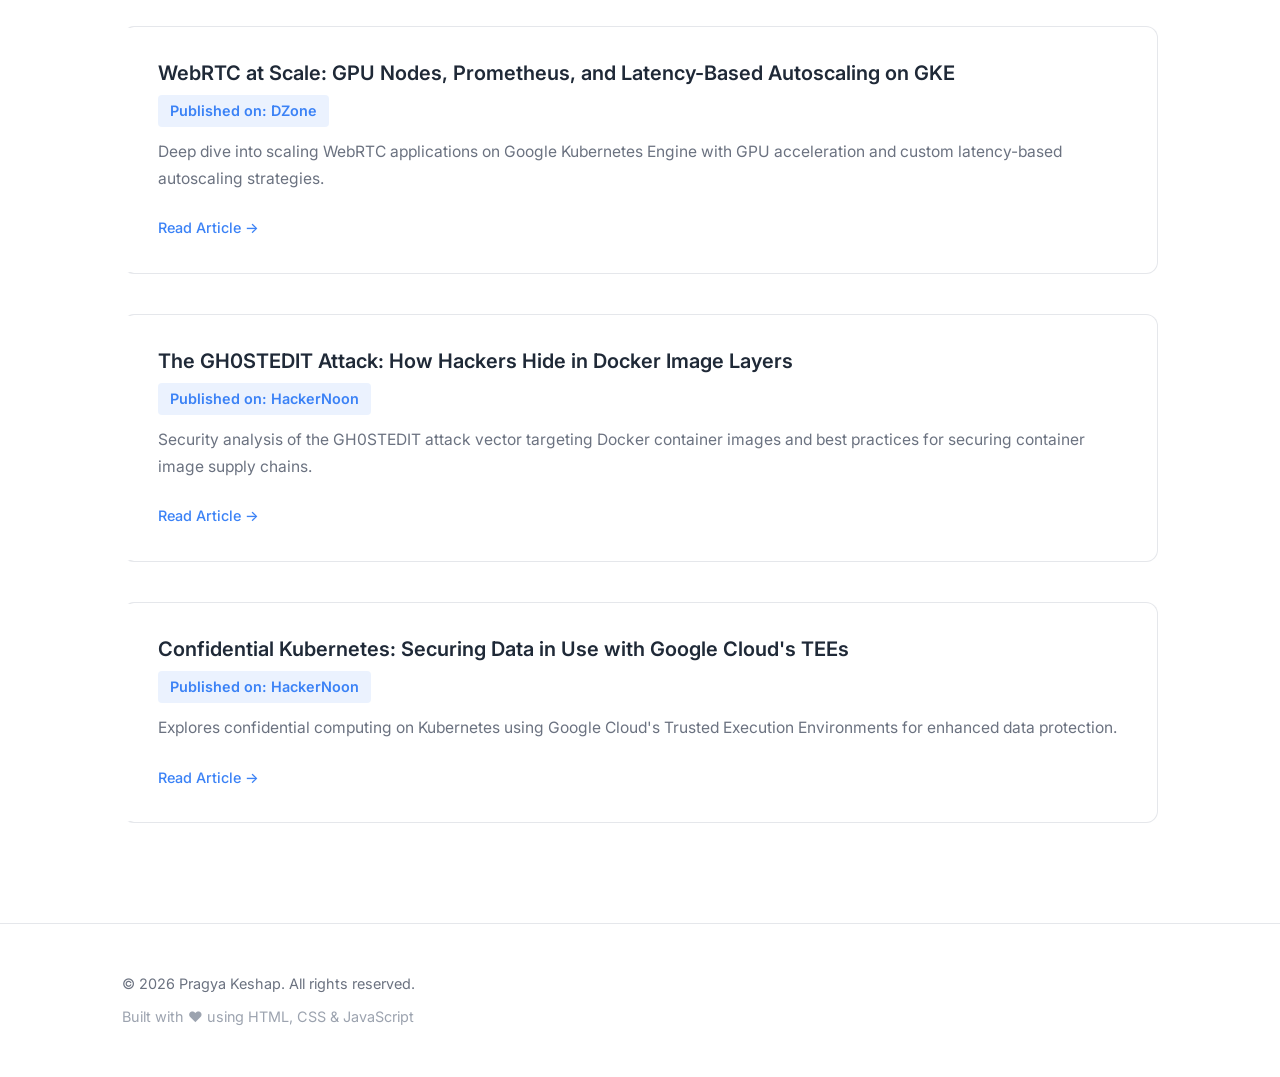
==== commit 5f833874: "Update index.html with latest manual edits and content adjustments" ====
--- a/index.html
+++ b/index.html
@@ -14,7 +14,7 @@
     <!-- Navigation -->
     <nav class="navbar">
         <div class="container">
-            <div class="nav-brand">PK</div>
+            <div class="nav-brand"></div>
             <button class="nav-toggle" id="navToggle">
                 <span></span>
                 <span></span>
@@ -30,6 +30,7 @@
         </div>
     </nav>
 
+    
     <!-- Hero Section -->
     <section class="hero">
         <div class="container">
@@ -98,6 +99,10 @@
                     </p>
                 </div>
             </div>
+
+            <div class="profile-image-container">
+                <img src="profile.jpg" alt="Profile picture" class="profile-image">
+            </div>
         </div>
     </section>
 
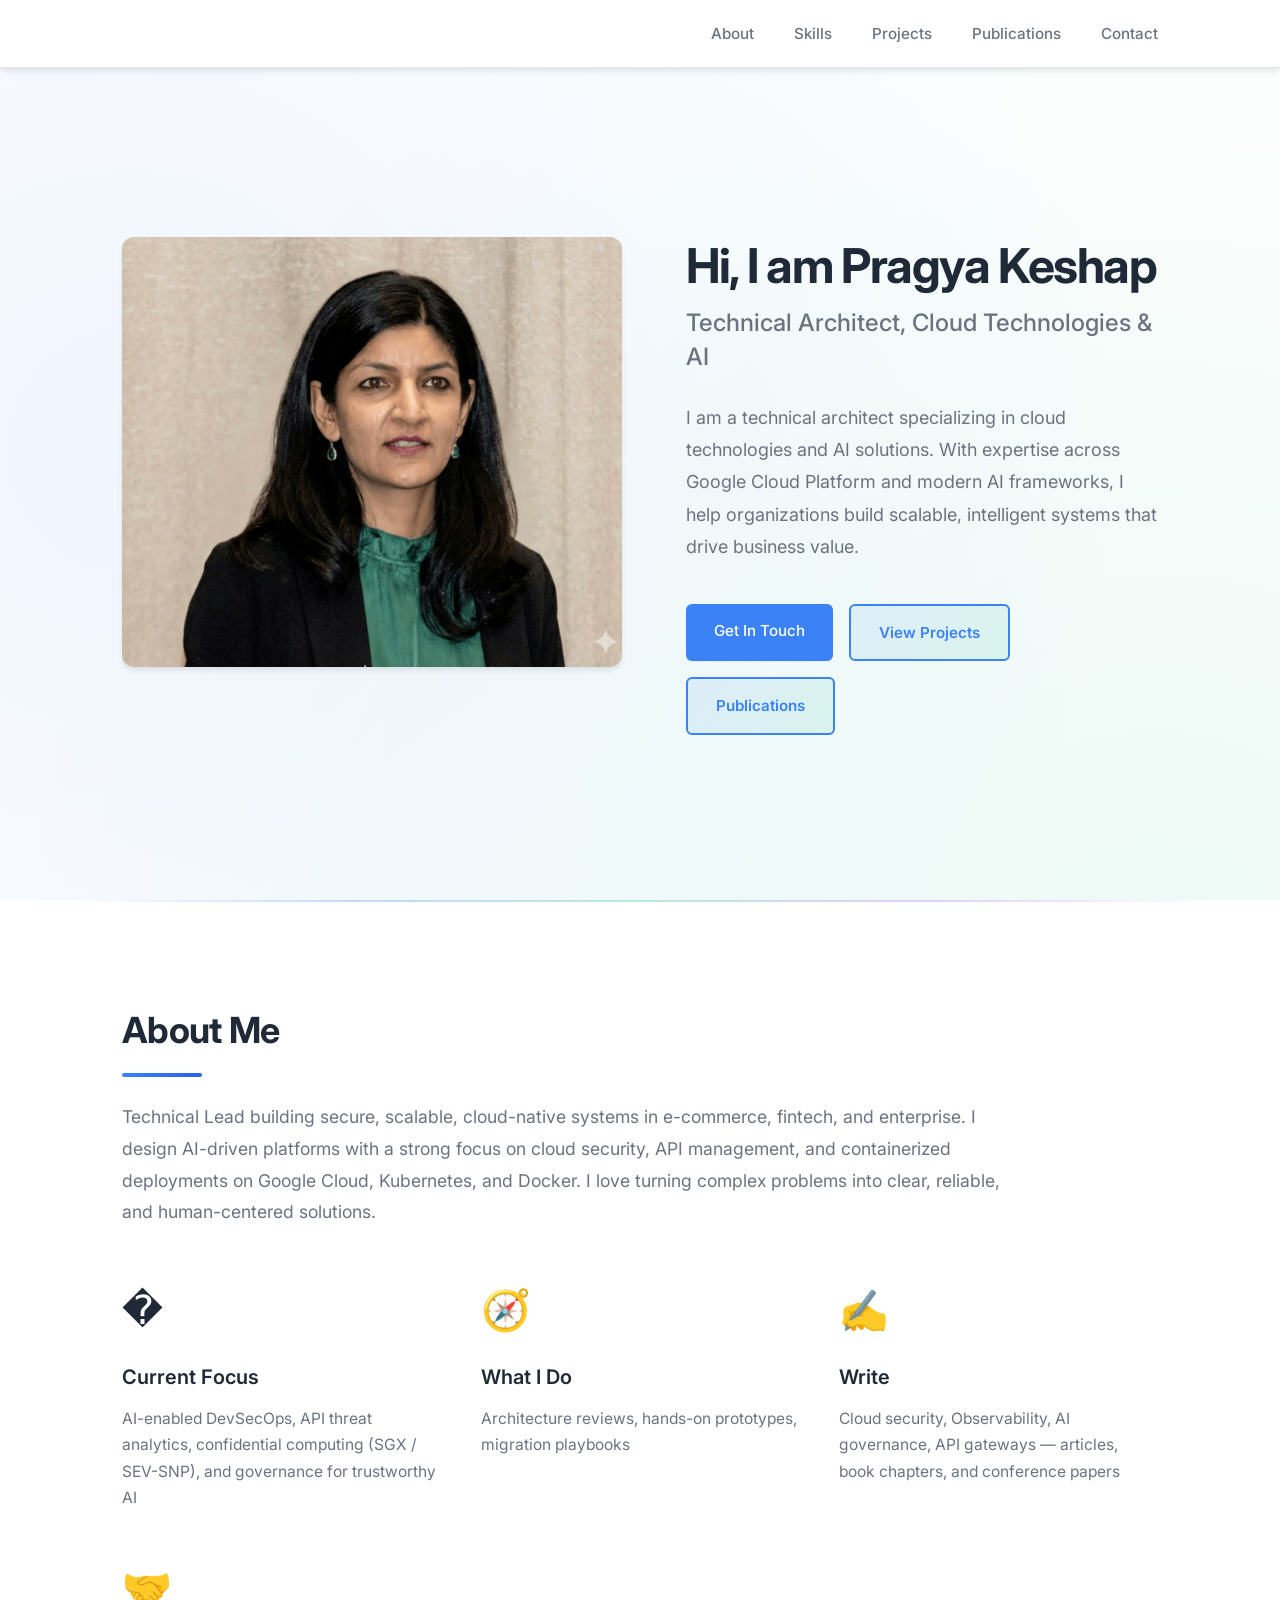
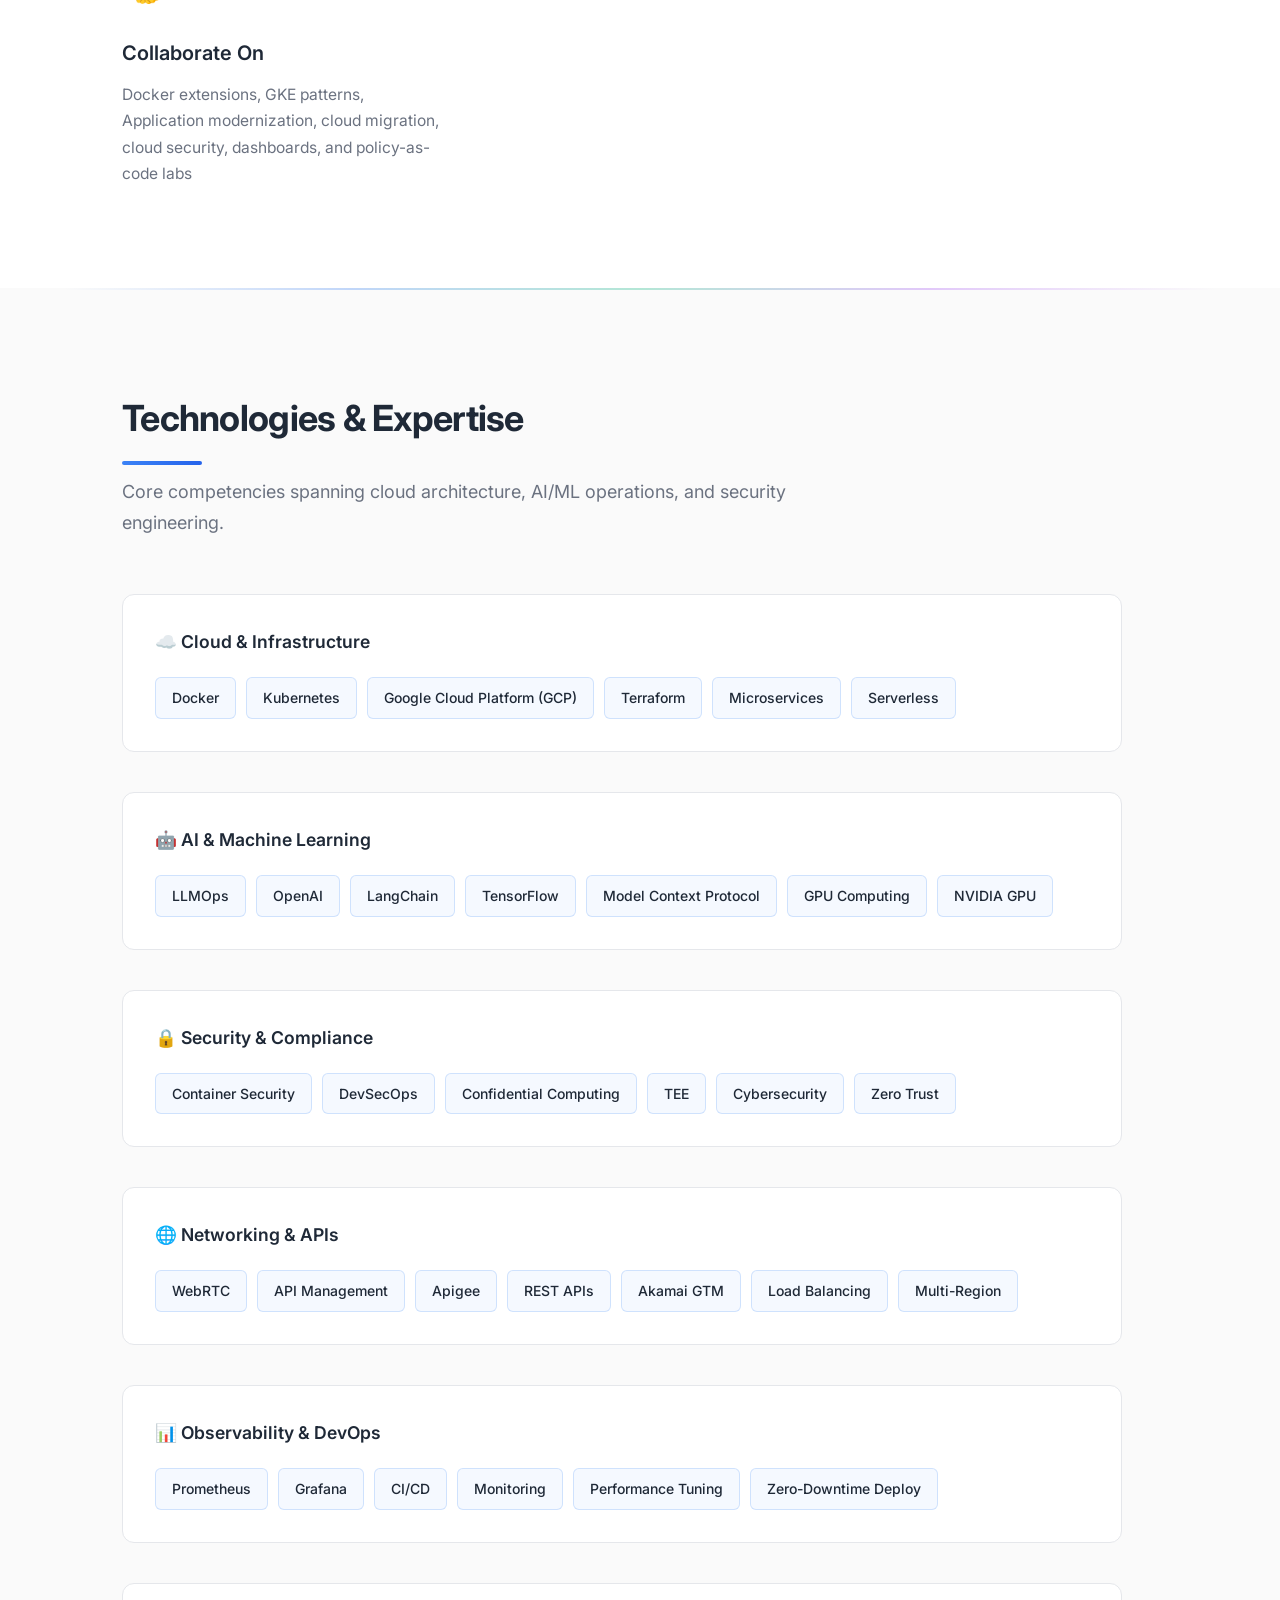
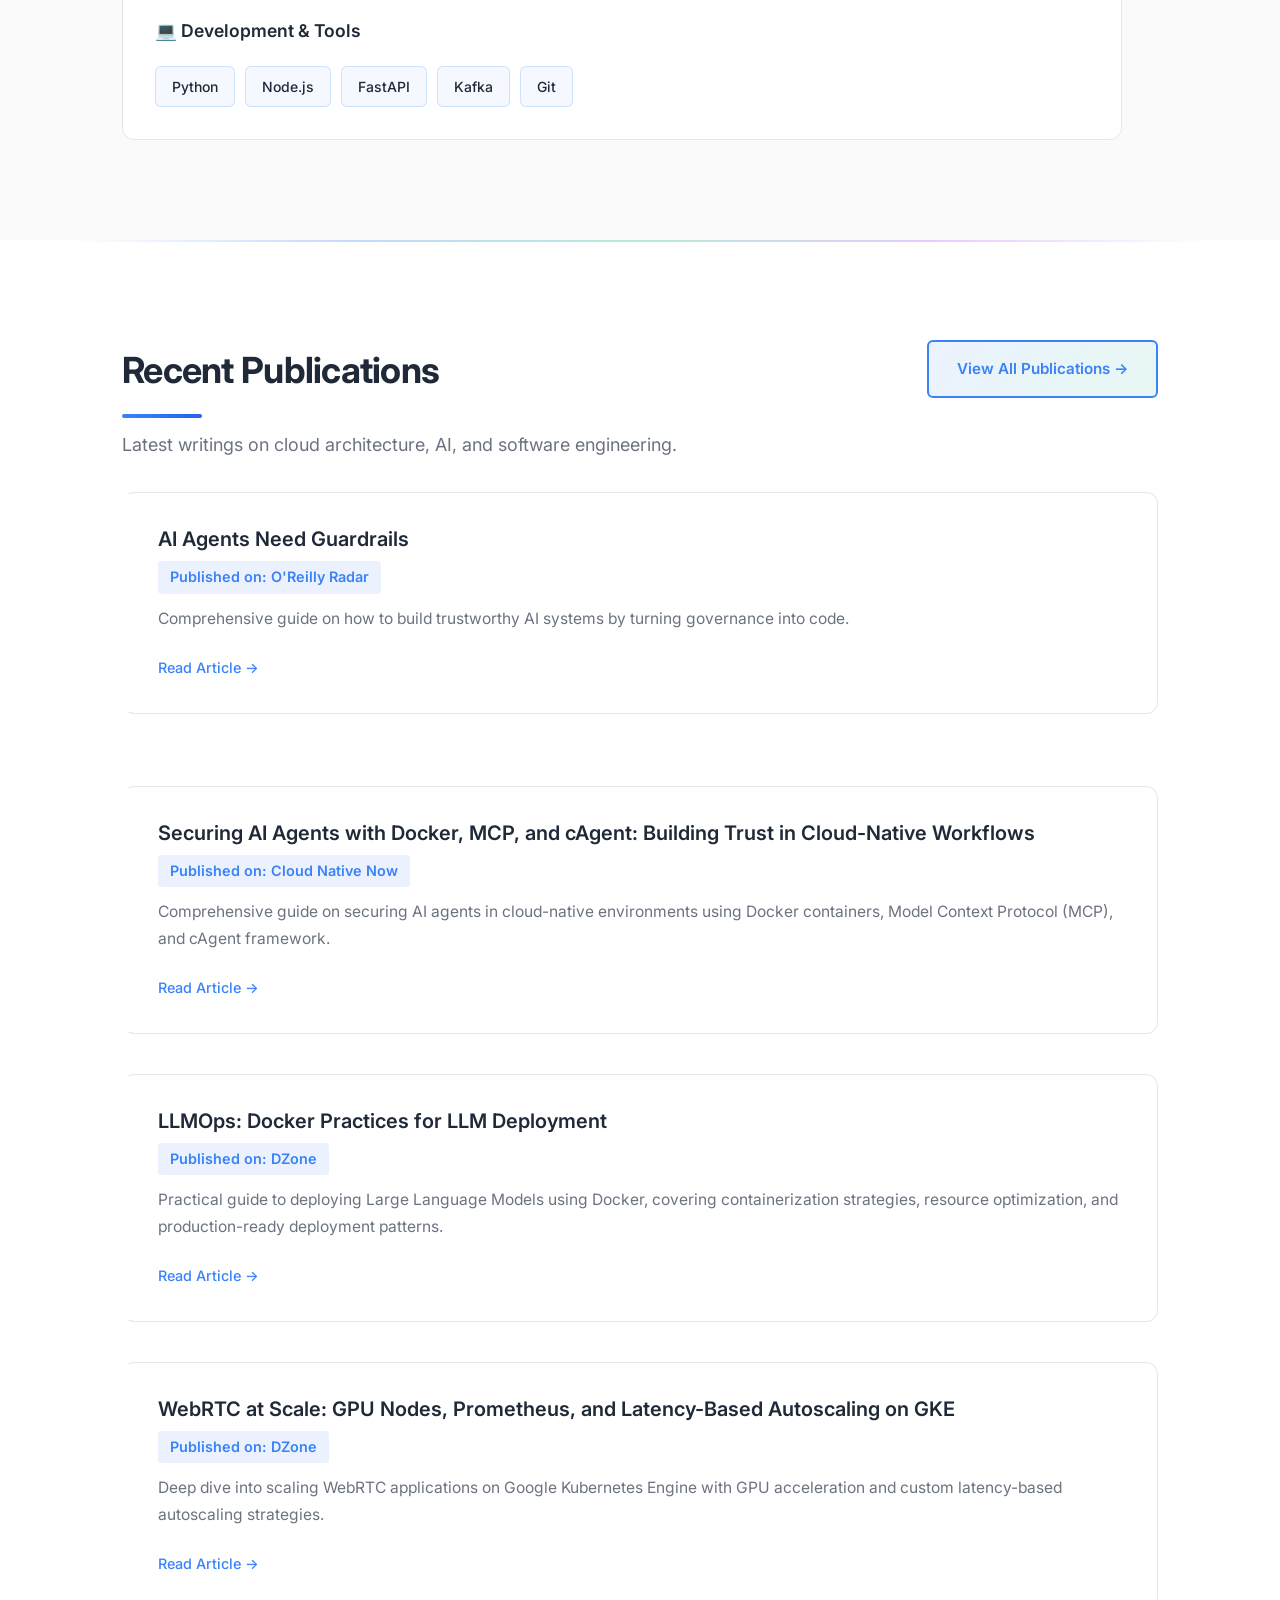
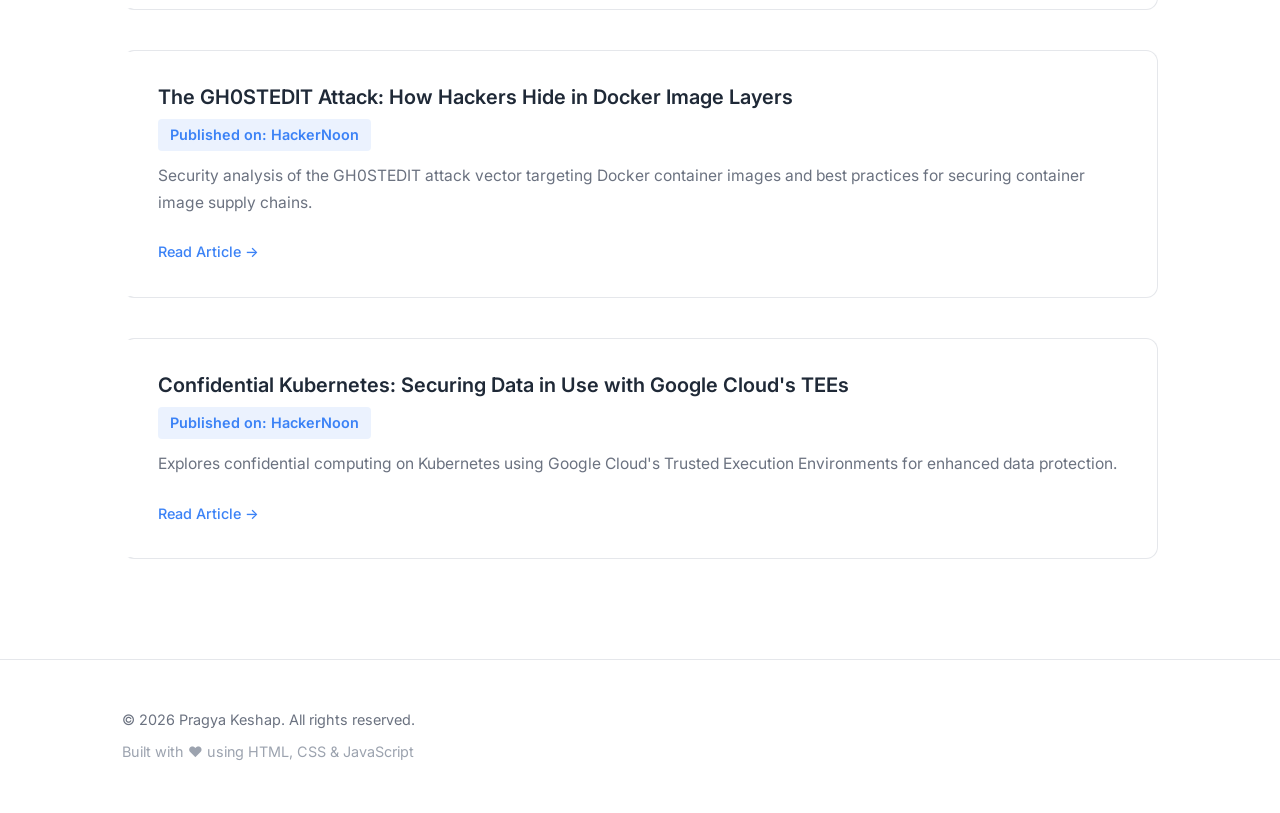
==== commit aea8b214: "Finalize content and structure updates for About, Skills, and Publications sections" ====
--- a/index.html
+++ b/index.html
@@ -36,7 +36,7 @@
         <div class="container">
             <div class="hero-content">
                 <div class="hero-image">
-                    <img src="profile.jpg" alt="Pragya Keshap" id="profileImage">
+                    <img src="Pragya_DP.png" alt="Pragya Keshap" id="profileImage">
                 </div>
                 <div class="hero-text">
                     <h1>Hi, I am <span class="highlight">Pragya Keshap</span></h1>
@@ -100,9 +100,6 @@
                 </div>
             </div>
 
-            <div class="profile-image-container">
-                <img src="profile.jpg" alt="Profile picture" class="profile-image">
-            </div>
         </div>
     </section>
 
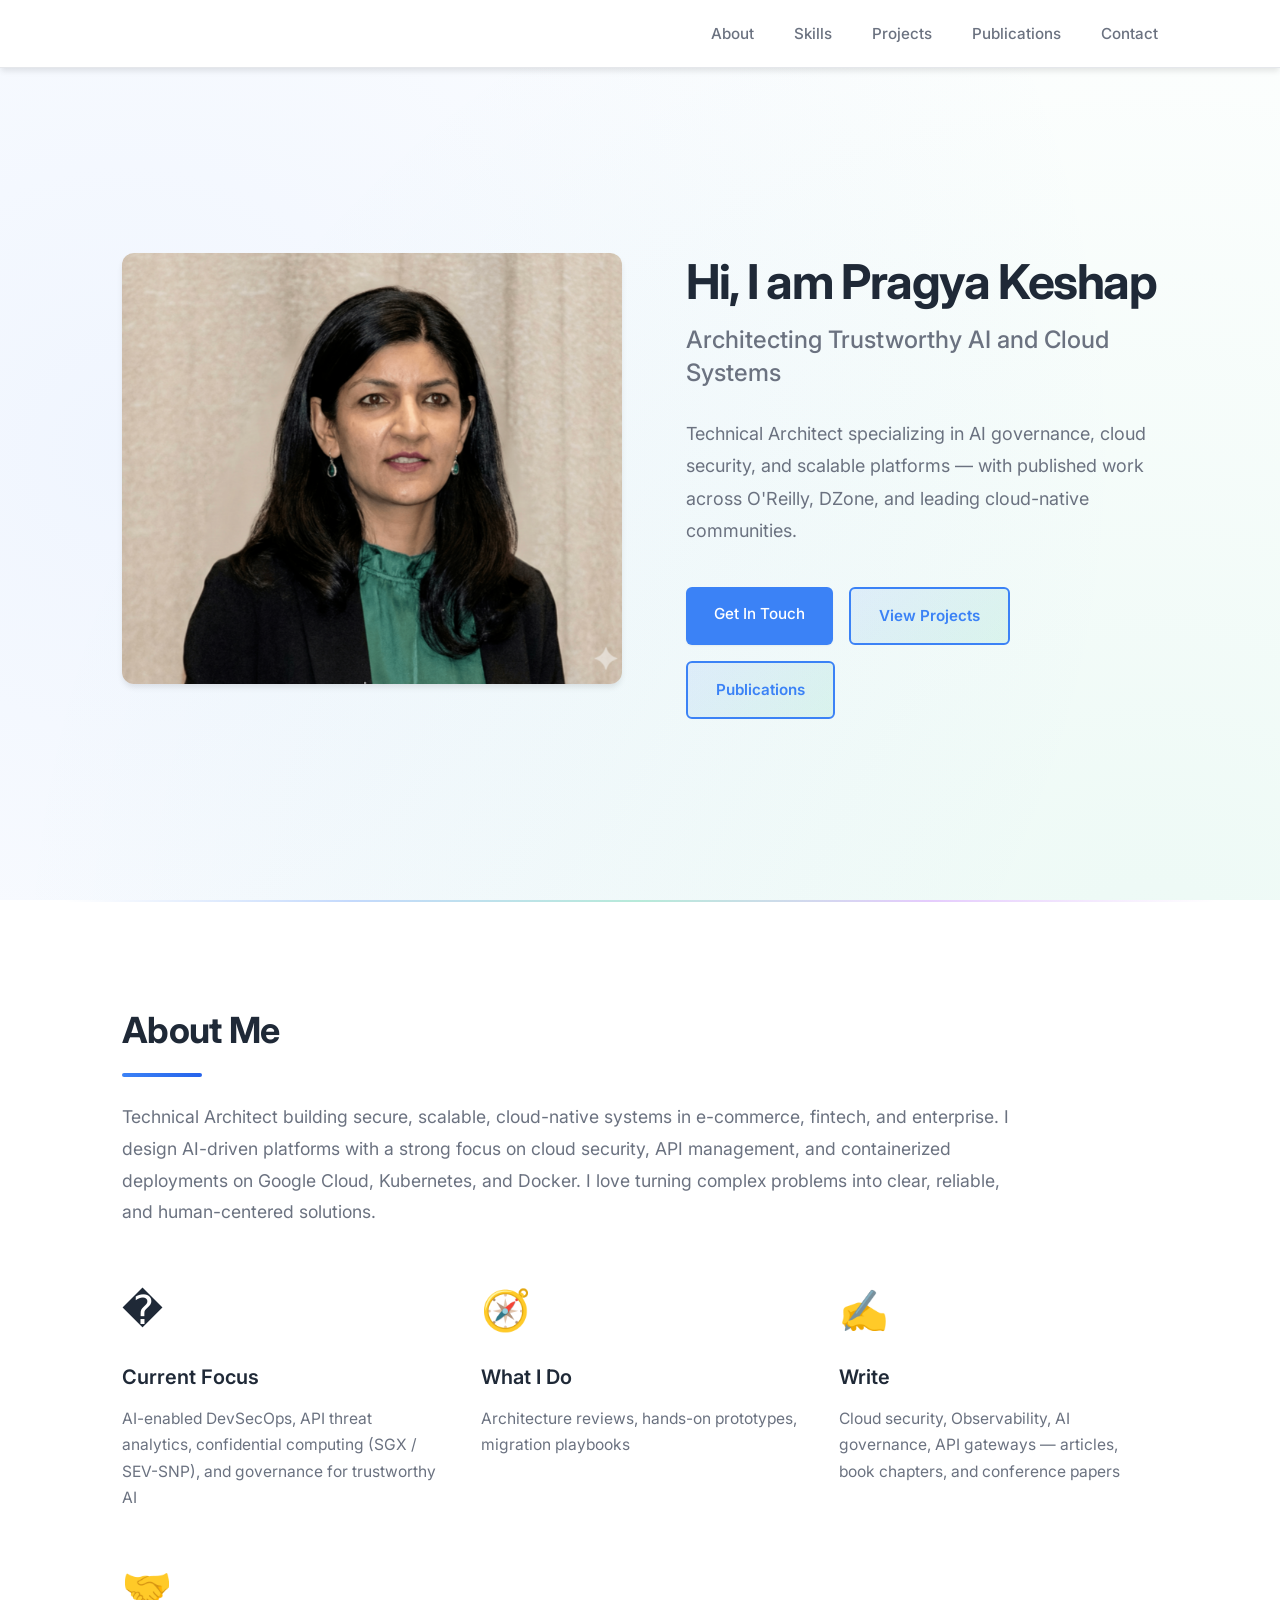
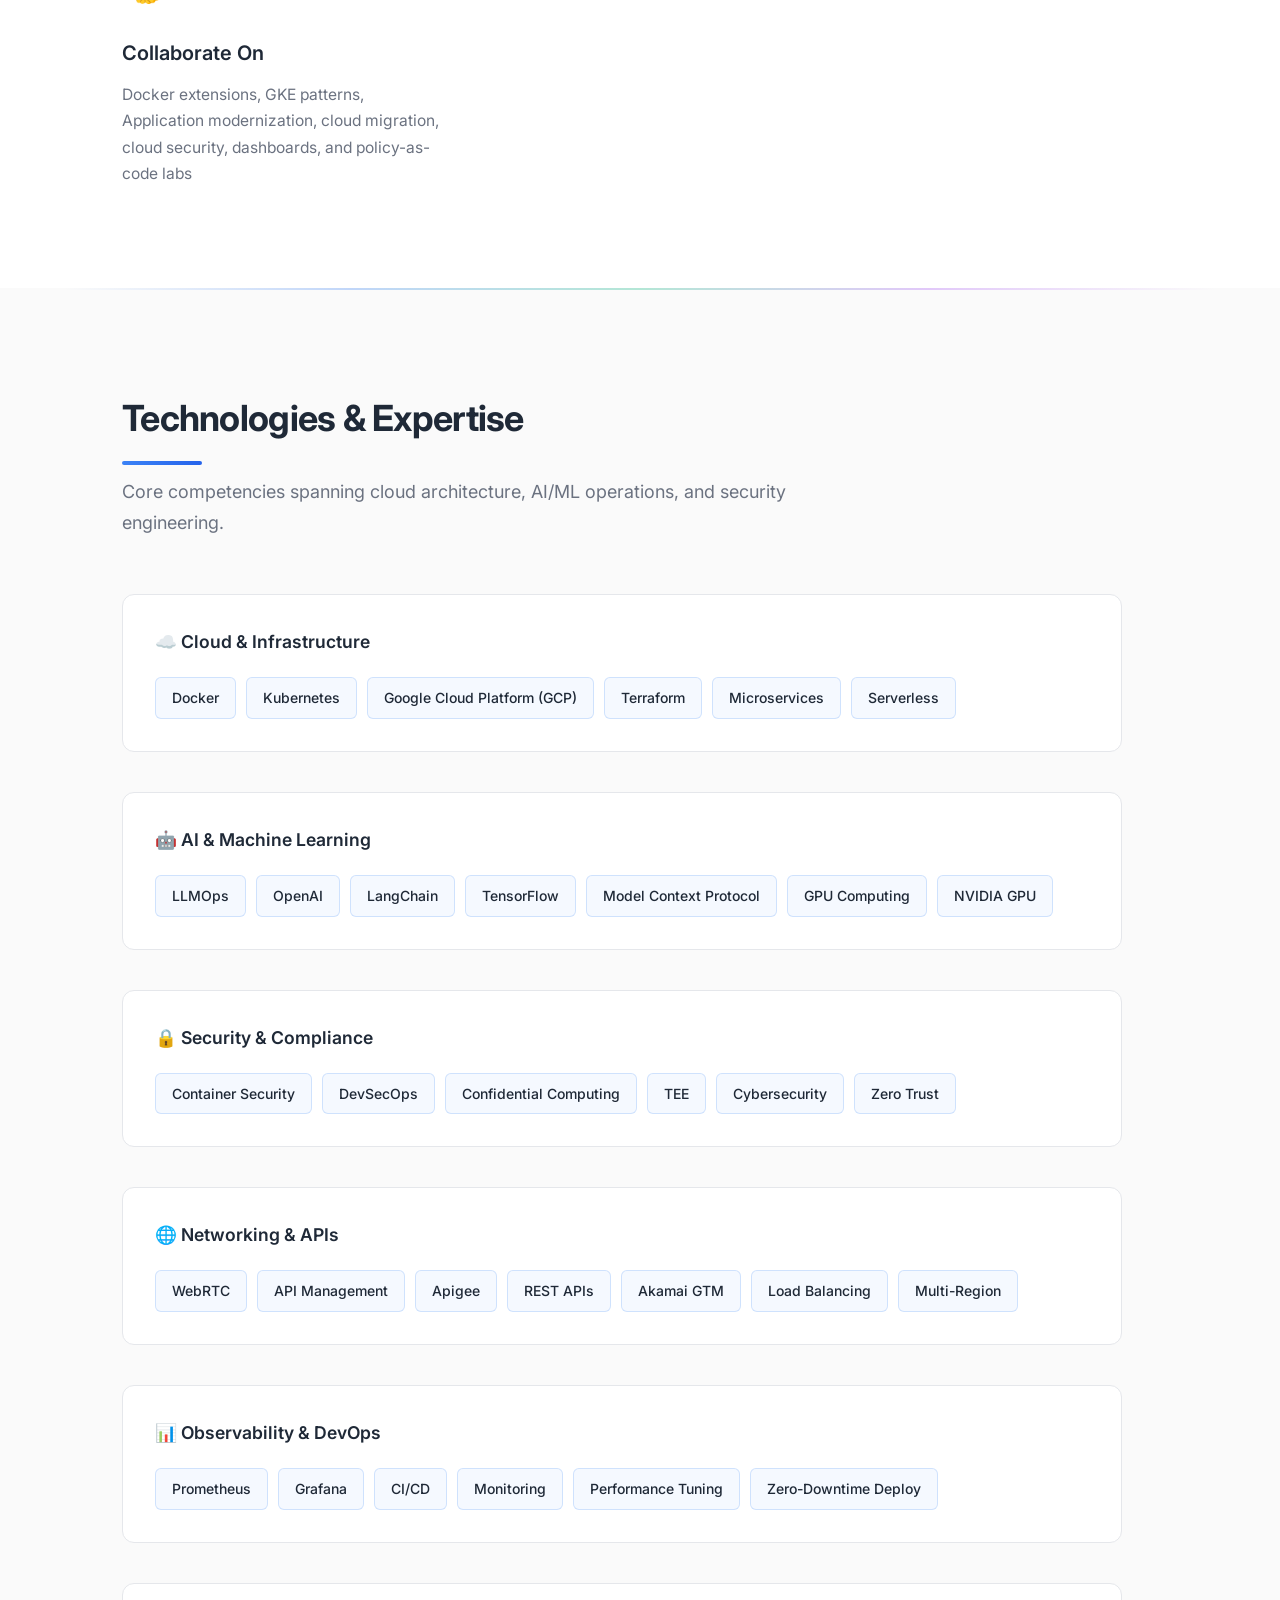
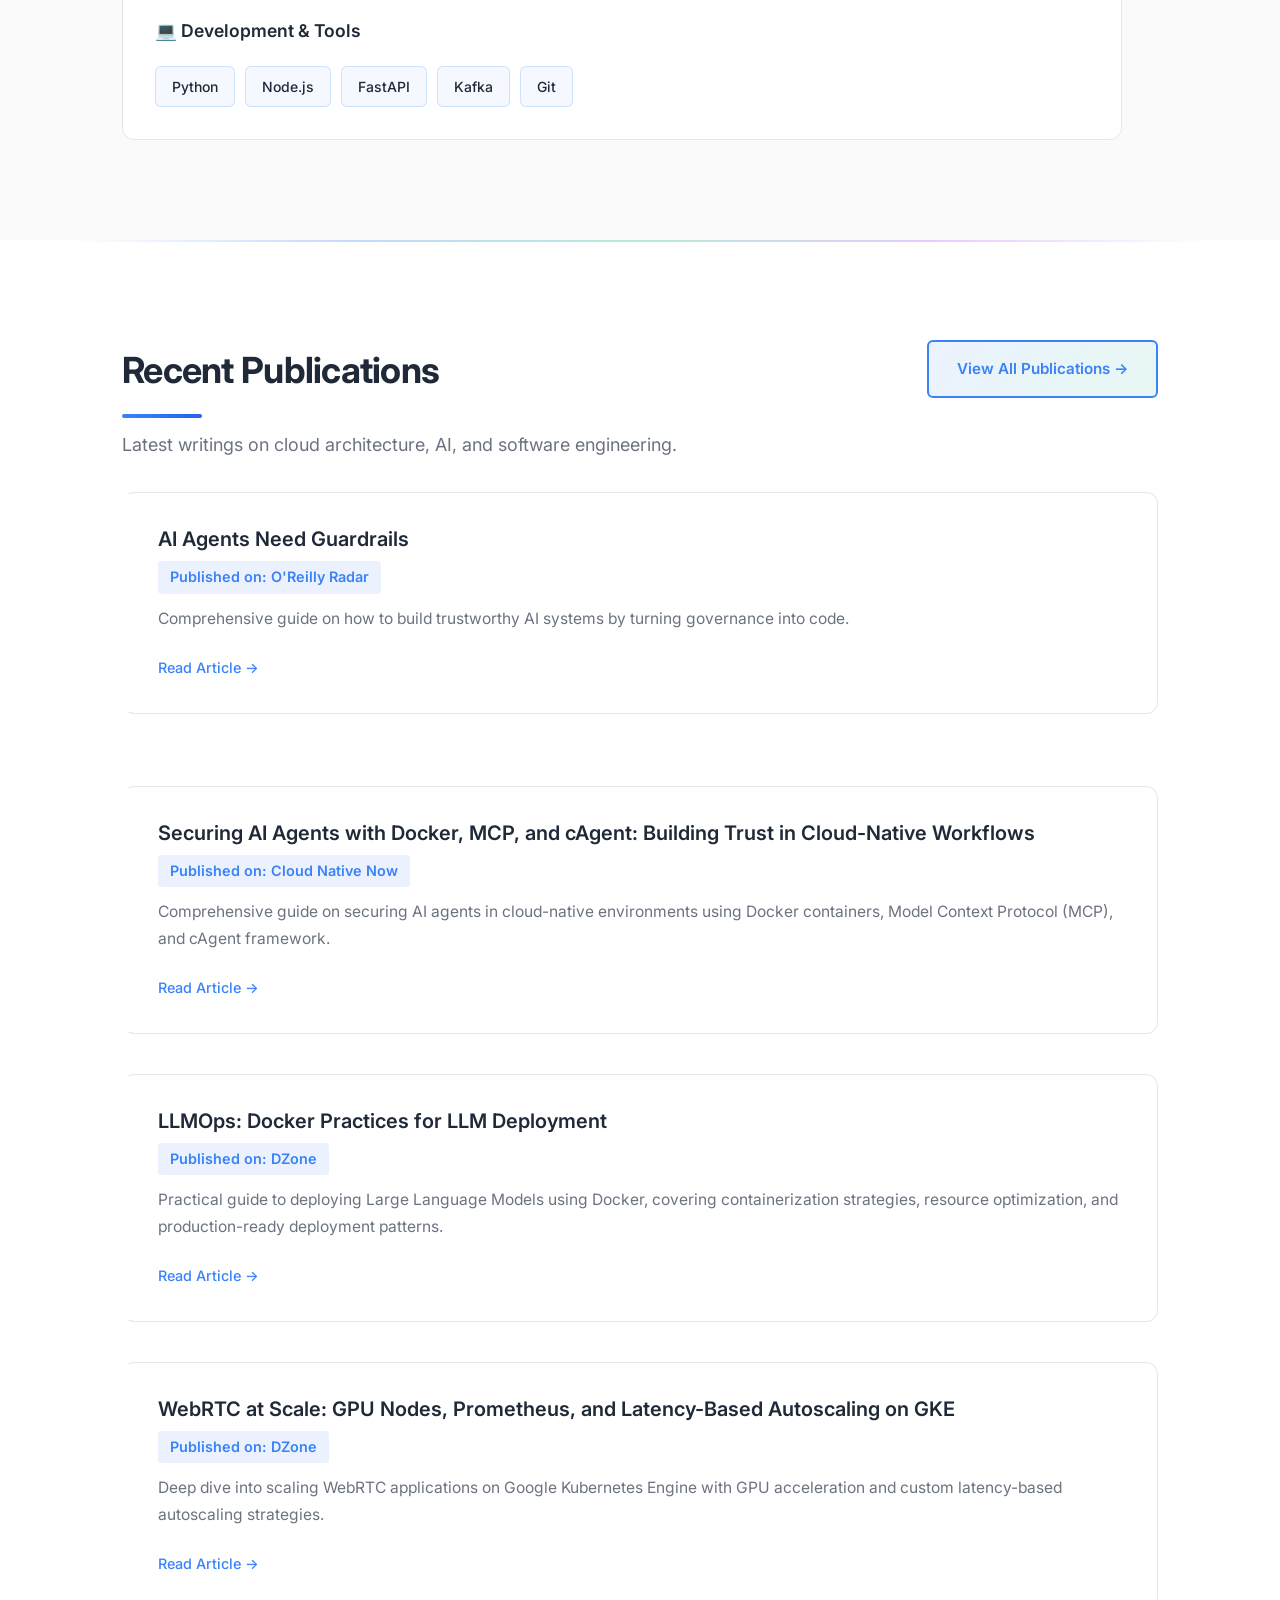
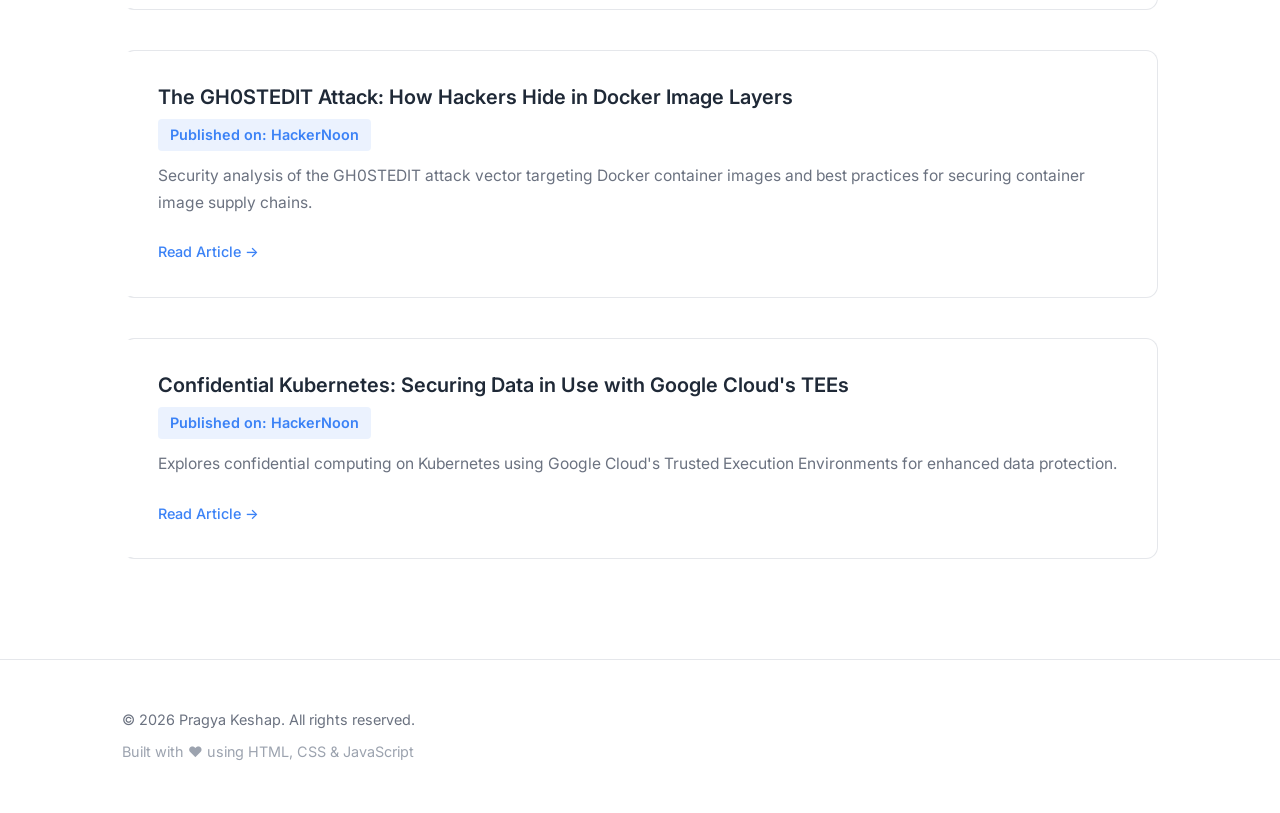
==== commit 9abe19bd: "Update projects page: hero section, focus areas, typography, consistency fixes - Add hero headline, " ====
--- a/index.html
+++ b/index.html
@@ -3,8 +3,8 @@
 <head>
     <meta charset="UTF-8">
     <meta name="viewport" content="width=device-width, initial-scale=1.0">
-    <meta name="description" content="Personal website - Technical Architect, Cloud Technologies & AI">
-    <title>Pragya Keshap - Developer Portfolio</title>
+    <meta name="description" content="Pragya Keshap - Architecting Trustworthy AI and Cloud Systems. Technical Architect specializing in AI governance, cloud security, and scalable platforms.">
+    <title>Pragya Keshap - Technical Architect</title>
     <link rel="preconnect" href="https://fonts.googleapis.com">
     <link rel="preconnect" href="https://fonts.gstatic.com" crossorigin>
     <link href="https://fonts.googleapis.com/css2?family=Inter:wght@400;500;600;700&display=swap" rel="stylesheet">
@@ -40,11 +40,9 @@
                 </div>
                 <div class="hero-text">
                     <h1>Hi, I am <span class="highlight">Pragya Keshap</span></h1>
-                    <h2 class="subtitle">Technical Architect, Cloud Technologies & AI</h2>
+                    <h2 class="subtitle">Architecting Trustworthy AI and Cloud Systems</h2>
                     <p class="intro">
-                        I am a technical architect specializing in cloud technologies and AI solutions. 
-                        With expertise across Google Cloud Platform and modern AI frameworks, I help organizations 
-                        build scalable, intelligent systems that drive business value.
+                        Technical Architect specializing in AI governance, cloud security, and scalable platforms — with published work across O'Reilly, DZone, and leading cloud-native communities.
                     </p>
                     <div class="hero-buttons">
                         <a href="contact.html" class="btn btn-primary">Get In Touch</a>
@@ -61,7 +59,7 @@
         <div class="container">
             <h2 class="section-title">About Me</h2>
             <p class="about-intro">
-                Technical Lead building secure, scalable, cloud-native systems in e-commerce, fintech, and enterprise.
+                Technical Architect building secure, scalable, cloud-native systems in e-commerce, fintech, and enterprise.
                 I design AI-driven platforms with a strong focus on cloud security, API management, and containerized deployments on Google Cloud, Kubernetes, and Docker.
                 I love turning complex problems into clear, reliable, and human-centered solutions.
             </p>
--- a/styles.css
+++ b/styles.css
@@ -369,6 +369,86 @@
     max-width: 800px;
 }
 
+/* Hero header typography */
+.hero-headline {
+    font-size: 2.75rem;
+    font-weight: 700;
+    color: var(--text-primary);
+    letter-spacing: -0.03em;
+    line-height: 1.2;
+    margin-bottom: 1rem;
+}
+
+.hero-subheadline {
+    font-size: 1.25rem;
+    font-weight: 400;
+    color: var(--text-secondary);
+    line-height: 1.7;
+    max-width: 800px;
+    margin-bottom: 0.75rem;
+}
+
+.hero-authority {
+    font-size: 0.9rem;
+    color: var(--text-muted, #888);
+    letter-spacing: 0.01em;
+    opacity: 0.8;
+}
+
+.hero-tagline {
+    font-size: 1.2rem;
+    font-style: italic;
+    color: var(--text-secondary);
+    opacity: 0.75;
+    margin-bottom: 0.75rem;
+    max-width: 700px;
+}
+
+/* Focus Areas Strip */
+.focus-areas-strip {
+    background-color: var(--background-alt);
+    border-top: 1px solid var(--border, #e5e7eb);
+    padding: 24px 0;
+}
+
+.focus-areas-strip .container {
+    display: flex;
+    flex-direction: column;
+    gap: 0.75rem;
+}
+
+.focus-areas-label {
+    font-size: 0.75rem;
+    font-weight: 600;
+    text-transform: uppercase;
+    letter-spacing: 0.08em;
+    color: var(--text-muted, #888);
+    margin: 0;
+}
+
+.focus-areas-list {
+    list-style: none;
+    padding: 0;
+    margin: 0;
+    display: flex;
+    flex-direction: column;
+    gap: 0.5rem;
+}
+
+.focus-areas-list li {
+    font-size: 0.9rem;
+    color: var(--text-secondary);
+    display: flex;
+    align-items: center;
+    gap: 0.5rem;
+}
+
+.focus-areas-list li::before {
+    content: "•";
+    color: var(--primary, #6366f1);
+    font-size: 1rem;
+}
+
 /* Dedicated Pages */
 .projects-page,
 .publications-page {
@@ -1038,6 +1118,18 @@
         font-size: 1.125rem;
     }
 
+    .hero-headline {
+        font-size: 2rem;
+    }
+
+    .hero-subheadline {
+        font-size: 1.1rem;
+    }
+
+    .hero-authority {
+        font-size: 0.85rem;
+    }
+
     .characteristics {
         grid-template-columns: 1fr;
     }
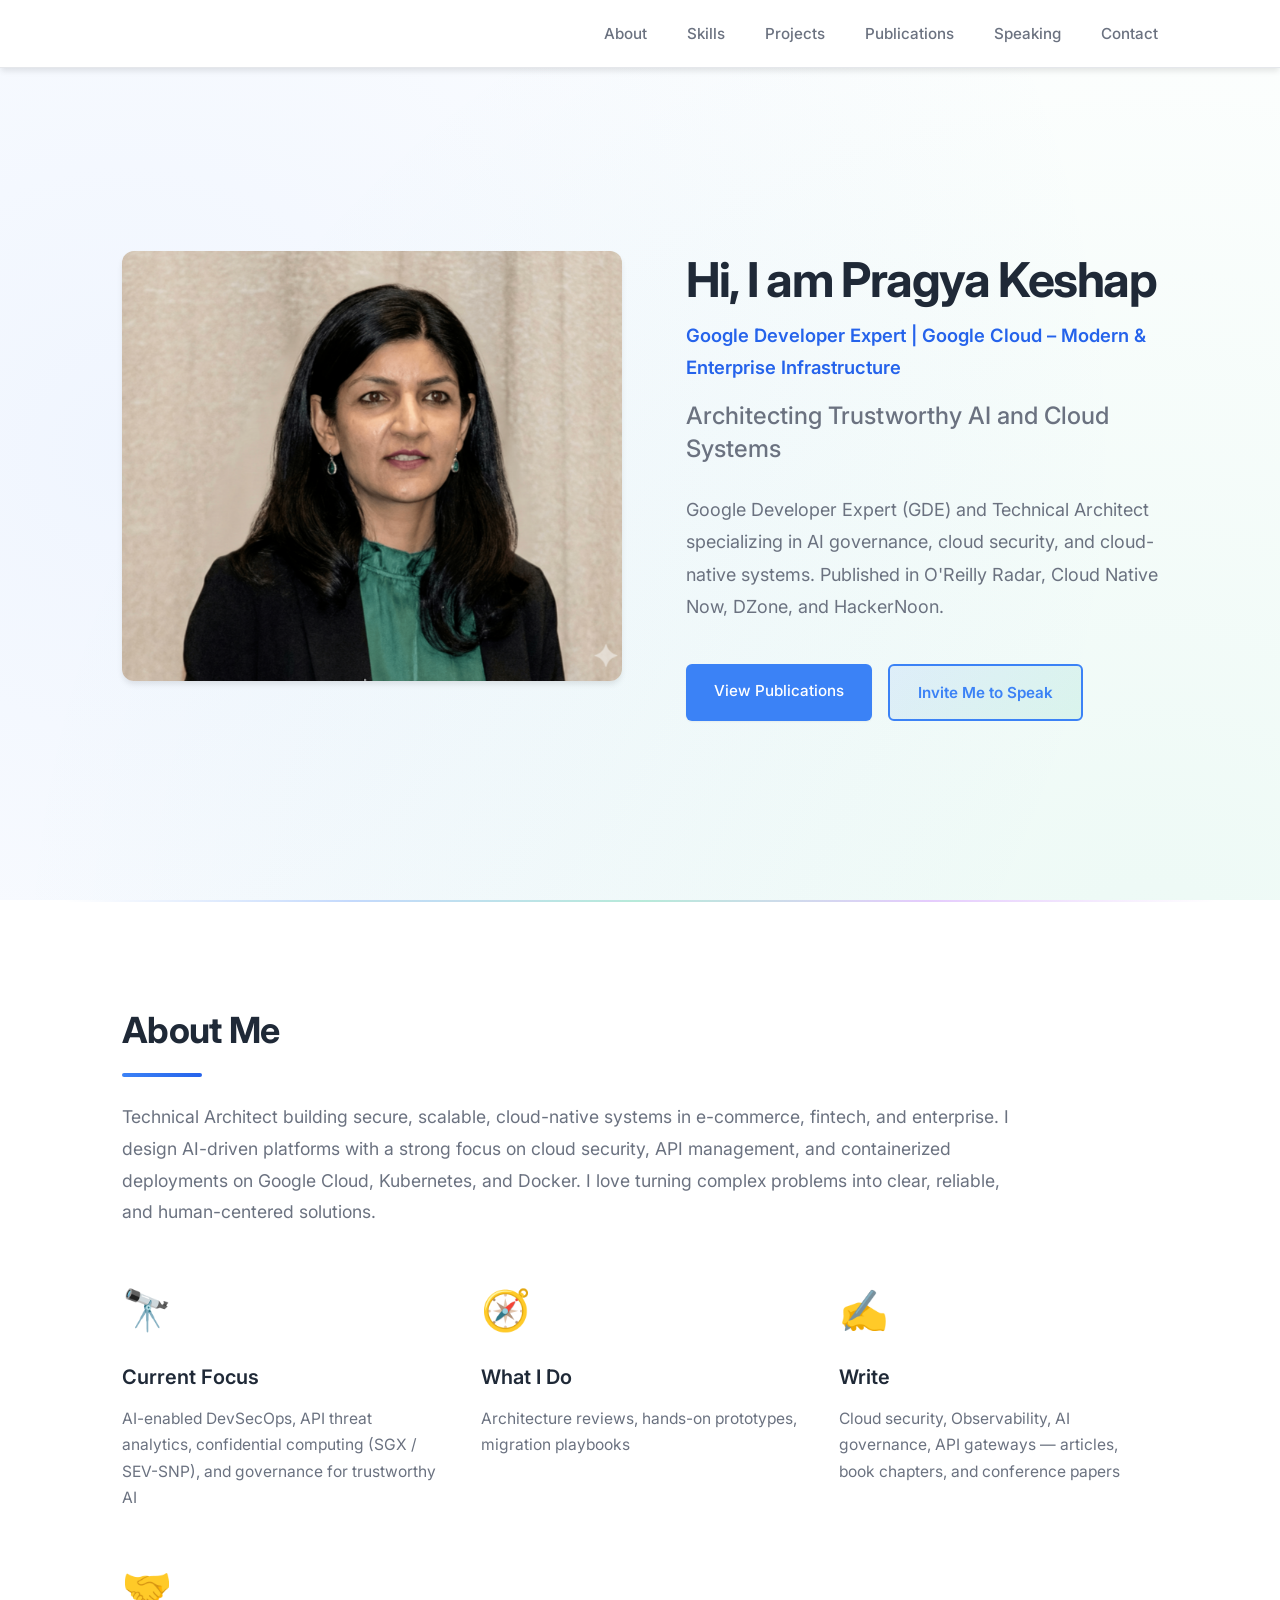
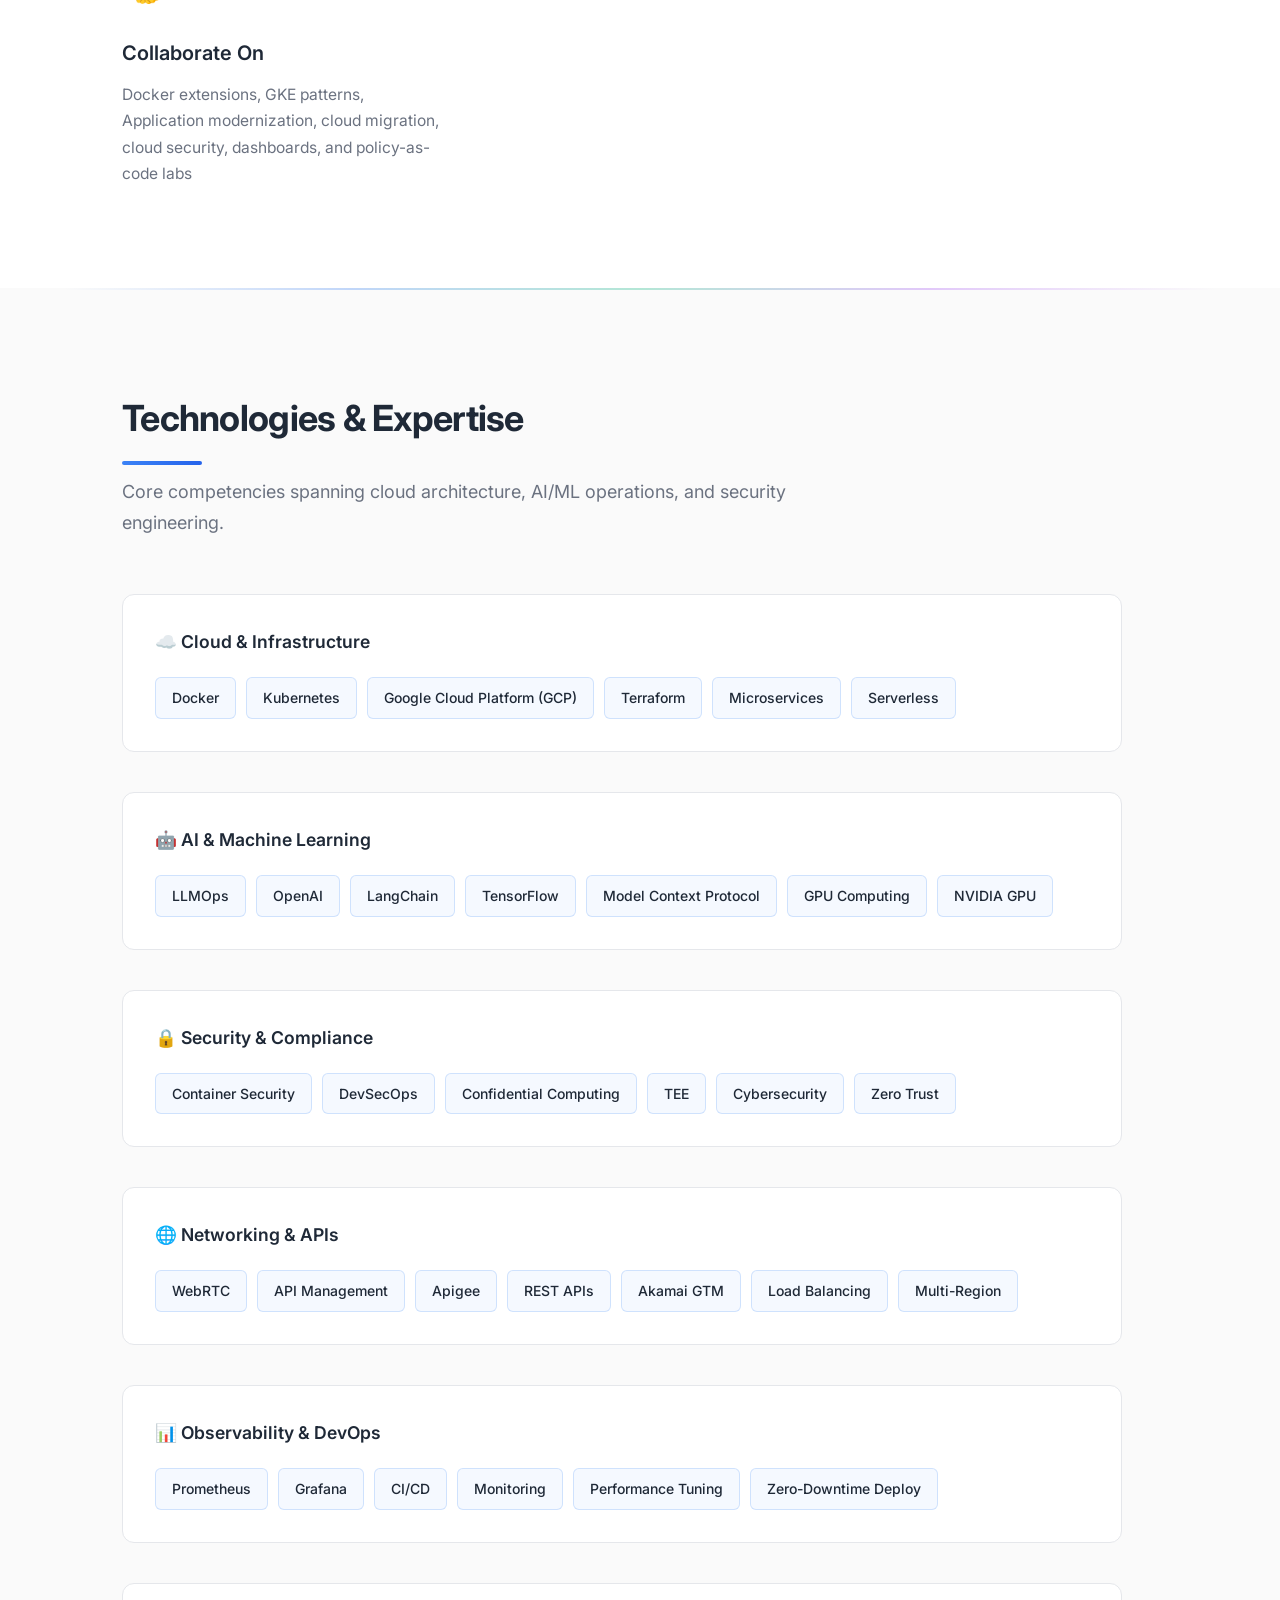
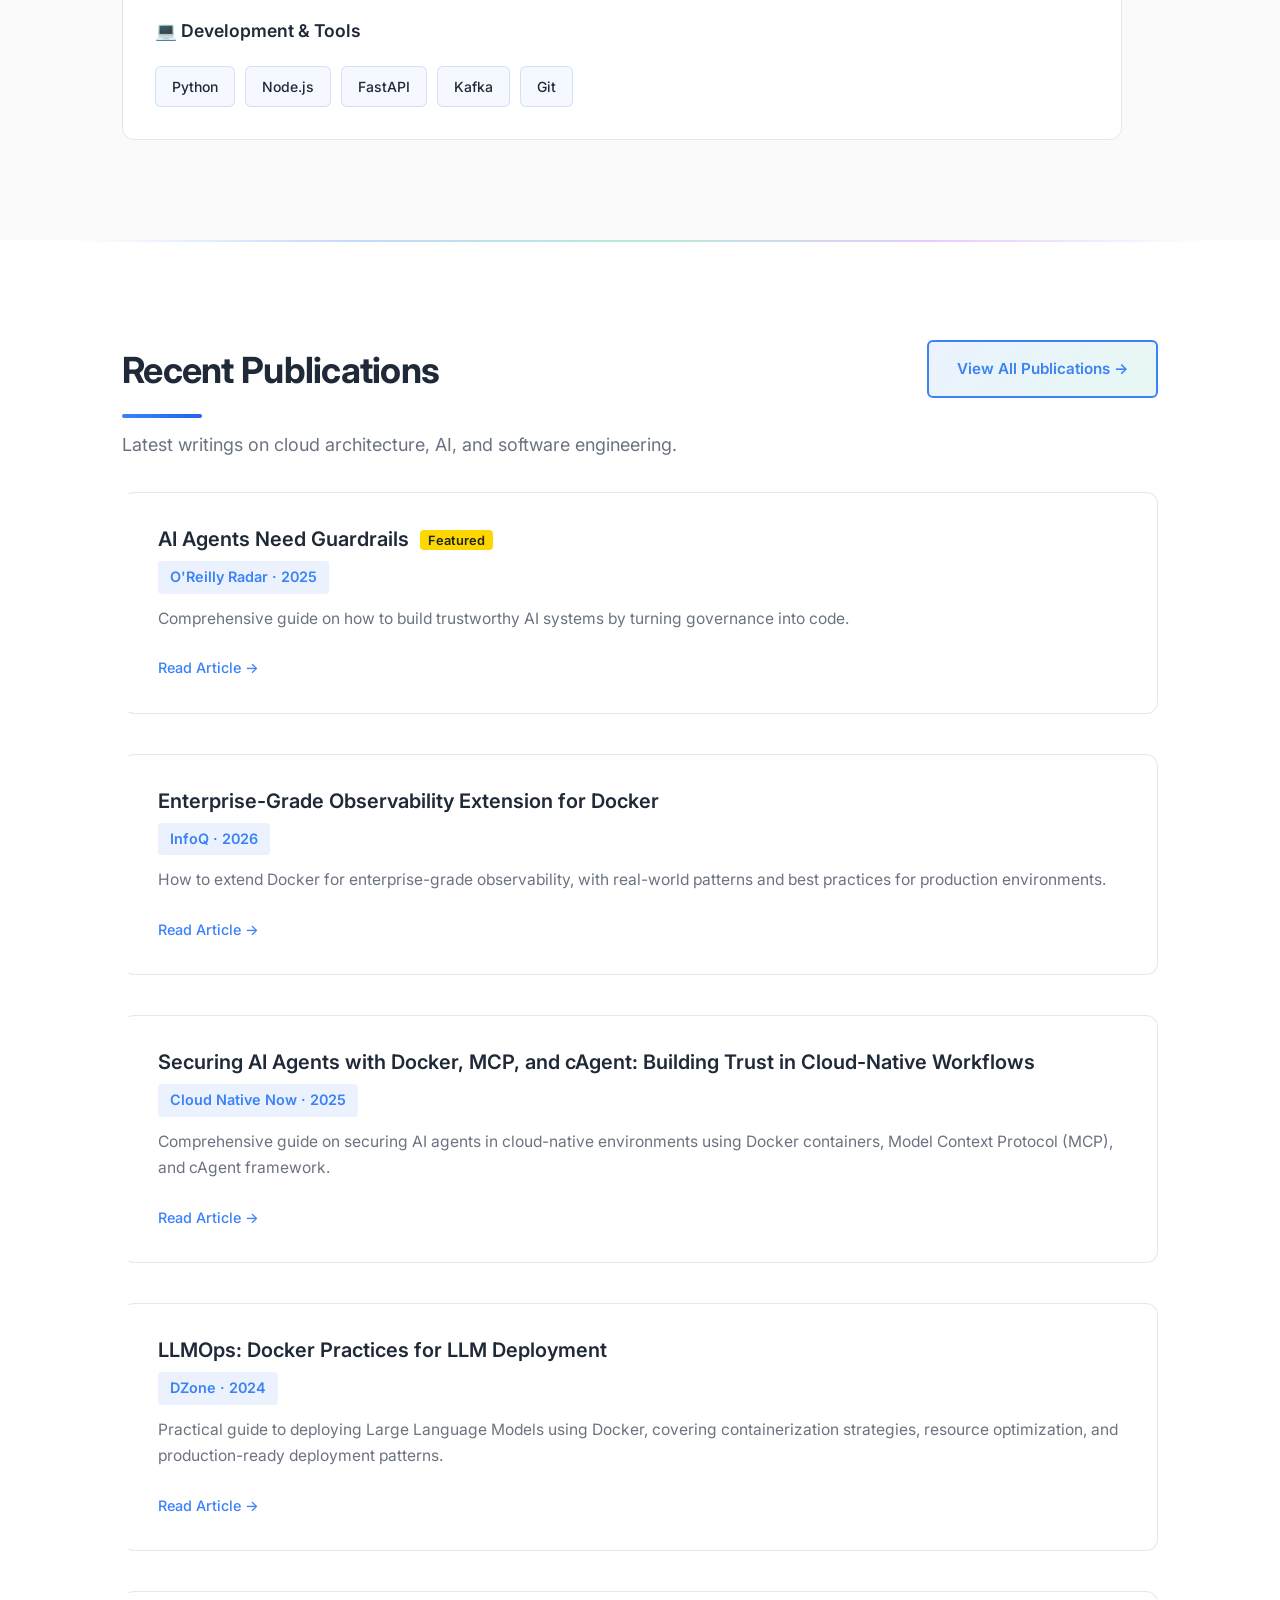
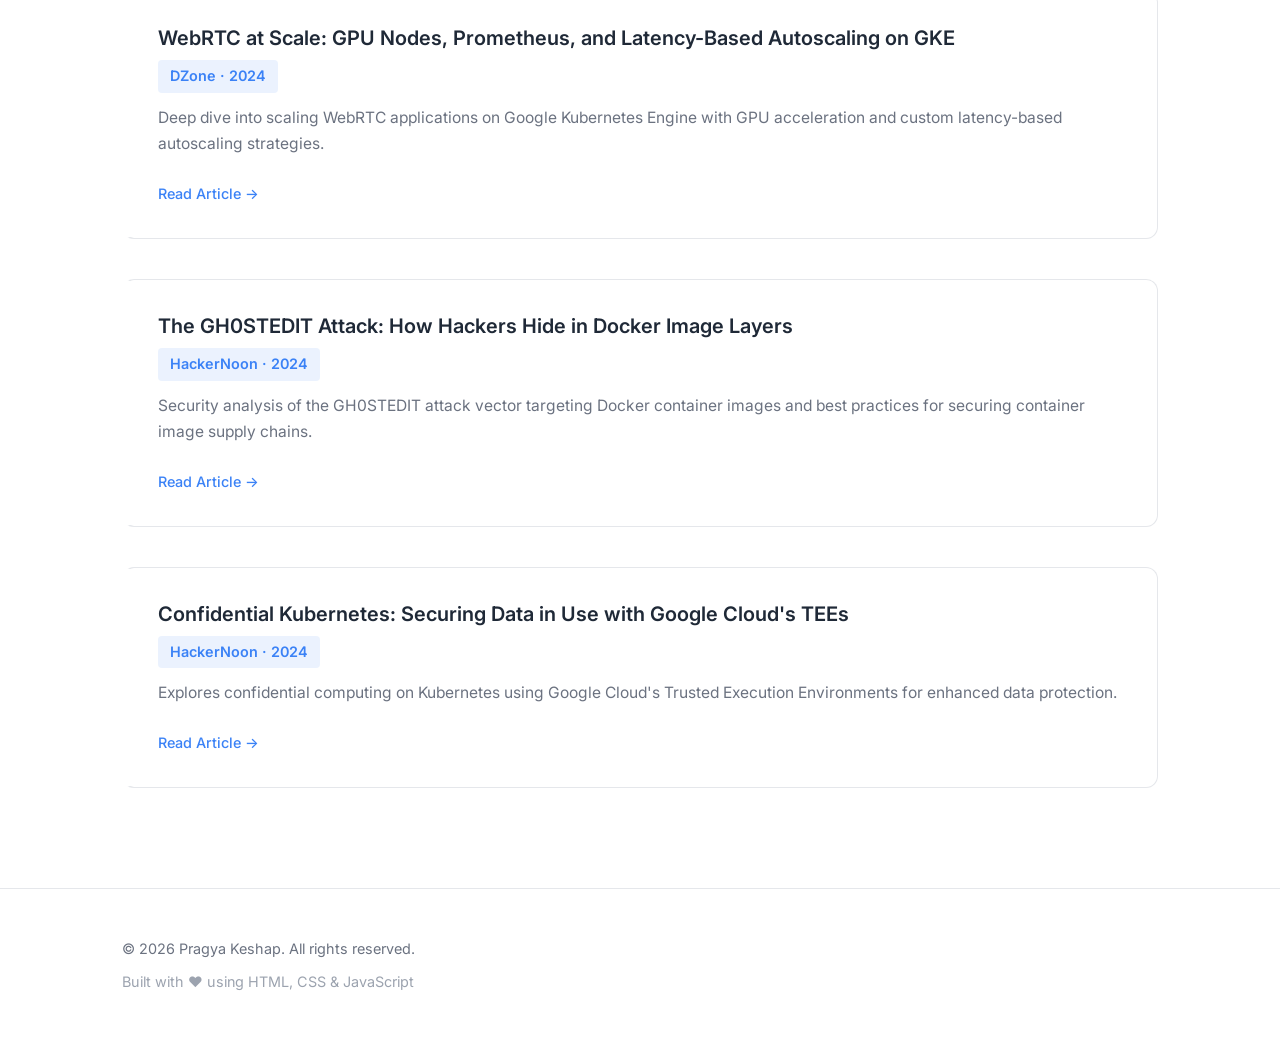
==== commit 866f42fb: "Update website: GDE credential, SEO metadata, publications revamp, speaking page, contact improvemen" ====
--- a/index.html
+++ b/index.html
@@ -1,10 +1,25 @@
 <!DOCTYPE html> 
 <html lang="en">
 <head>
-    <meta charset="UTF-8">
-    <meta name="viewport" content="width=device-width, initial-scale=1.0">
-    <meta name="description" content="Pragya Keshap - Architecting Trustworthy AI and Cloud Systems. Technical Architect specializing in AI governance, cloud security, and scalable platforms.">
-    <title>Pragya Keshap - Technical Architect</title>
+        <meta charset="UTF-8">
+        <meta name="viewport" content="width=device-width, initial-scale=1.0">
+        <meta name="description" content="Pragya Keshap is a Google Developer Expert (GDE) in Cloud & AI Security, architecting trustworthy AI, cloud-native, and secure enterprise systems. Speaker, author, and technical leader.">
+        <title>Pragya Keshap | Google Developer Expert – Cloud & AI Security</title>
+        <script type="application/ld+json">
+        {
+            "@context": "https://schema.org",
+            "@type": "Person",
+            "name": "Pragya Keshap",
+            "jobTitle": "Google Developer Expert (GDE) | Google Cloud – Modern & Enterprise Infrastructure",
+            "description": "Technical Architect specializing in AI governance, cloud security, and cloud-native systems. Speaker, author, and technical leader.",
+            "url": "https://pragyakeshap.com",
+            "sameAs": [
+                "https://linkedin.com/in/pragyakeshap",
+                "https://scholar.google.com/scholar?q=pragya+keshap",
+                "https://sessionize.com/pragyakeshap"
+            ]
+        }
+        </script>
     <link rel="preconnect" href="https://fonts.googleapis.com">
     <link rel="preconnect" href="https://fonts.gstatic.com" crossorigin>
     <link href="https://fonts.googleapis.com/css2?family=Inter:wght@400;500;600;700&display=swap" rel="stylesheet">
@@ -25,6 +40,7 @@
                 <li><a href="#skills">Skills</a></li>
                 <li><a href="projects.html">Projects</a></li>
                 <li><a href="publications.html">Publications</a></li>
+                <li><a href="speaking.html">Speaking</a></li>
                 <li><a href="contact.html">Contact</a></li>
             </ul>
         </div>
@@ -40,14 +56,16 @@
                 </div>
                 <div class="hero-text">
                     <h1>Hi, I am <span class="highlight">Pragya Keshap</span></h1>
+                    <div class="gde-credential" style="display: flex; align-items: center; gap: 1rem; margin-bottom: 1rem;">
+                        <span style="font-size: 1.15rem; font-weight: 600; color: #2563eb;">Google Developer Expert | Google Cloud – Modern & Enterprise Infrastructure</span>
+                    </div>
                     <h2 class="subtitle">Architecting Trustworthy AI and Cloud Systems</h2>
                     <p class="intro">
-                        Technical Architect specializing in AI governance, cloud security, and scalable platforms — with published work across O'Reilly, DZone, and leading cloud-native communities.
+                        Google Developer Expert (GDE) and Technical Architect specializing in AI governance, cloud security, and cloud-native systems. Published in O'Reilly Radar, Cloud Native Now, DZone, and HackerNoon.
                     </p>
                     <div class="hero-buttons">
-                        <a href="contact.html" class="btn btn-primary">Get In Touch</a>
-                        <a href="projects.html" class="btn btn-secondary">View Projects</a>
-                        <a href="publications.html" class="btn btn-secondary">Publications</a>
+                        <a href="#publications" class="btn btn-primary">View Publications</a>
+                        <a href="#contact" class="btn btn-secondary">Invite Me to Speak</a>
                     </div>
                 </div>
             </div>
@@ -63,10 +81,9 @@
                 I design AI-driven platforms with a strong focus on cloud security, API management, and containerized deployments on Google Cloud, Kubernetes, and Docker.
                 I love turning complex problems into clear, reliable, and human-centered solutions.
             </p>
-            
             <div class="characteristics">
                 <div class="char-card">
-                    <div class="char-icon">�</div>
+                    <div class="char-icon">🔭</div>
                     <h3>Current Focus</h3>
                     <p>
                         AI-enabled DevSecOps, API threat analytics, confidential computing (SGX / SEV-SNP), and governance for trustworthy AI
@@ -97,7 +114,6 @@
                     </p>
                 </div>
             </div>
-
         </div>
     </section>
 
@@ -200,26 +216,41 @@
                 </div>
                 <a href="publications.html" class="btn btn-secondary">View All Publications →</a>
             </div>
-
+            
+            <div class="publications-list" style="margin-bottom: 2.5rem;">
+                <article class="publication-item">
+                    <div class="publication-content">
+                        <h3 class="publication-title">AI Agents Need Guardrails <span class="featured-badge" style="background: gold; color: #222; font-size: 0.8rem; padding: 0.2em 0.6em; border-radius: 4px; margin-left: 0.5em; vertical-align: middle;">Featured</span></h3>
+                        <p class="publication-venue">O'Reilly Radar &middot; <span class="pub-date">2025</span></p>
+                        <p class="publication-description">
+                            Comprehensive guide on how to build trustworthy AI systems by turning governance into code.
+                        </p>
+                        <div class="publication-links">
+                            <a href="https://www.oreilly.com/radar/ai-agents-need-guardrails/" target="_blank" class="publication-link">Read Article →</a>
+                        </div>
+                    </div>
+                </article>
+            </div>
+
+            <!-- Articles -->
             <div class="publications-list">
                 <article class="publication-item">
                     <div class="publication-content">
-                        <h3 class="publication-title">AI Agents Need Guardrails</h3>
-                        <p class="publication-venue">Published on: O'Reilly Radar</p>
-                        <p class="publication-description">
-                            Comprehensive guide on how to build trustworthy AI systems by turning governance into code.
-                        </p>
-                        <div class="publication-links">
-                            <a href="https://www.oreilly.com/radar/ai-agents-need-guardrails/" target="_blank" class="publication-link">Read Article →</a>
-                        </div>
-                    </div>
-                </article>
-            
-            <div class="publications-list">
+                        <h3 class="publication-title">Enterprise-Grade Observability Extension for Docker</h3>
+                        <p class="publication-venue">InfoQ &middot; <span class="pub-date">2026</span></p>
+                        <p class="publication-description">
+                            How to extend Docker for enterprise-grade observability, with real-world patterns and best practices for production environments.
+                        </p>
+                        <div class="publication-links">
+                            <a href="https://www.infoq.com/articles/enterprise-grade-observability-extension-docker/" target="_blank" class="publication-link">Read Article →</a>
+                        </div>
+                    </div>
+                </article>
+
                 <article class="publication-item">
                     <div class="publication-content">
                         <h3 class="publication-title">Securing AI Agents with Docker, MCP, and cAgent: Building Trust in Cloud-Native Workflows</h3>
-                        <p class="publication-venue">Published on: Cloud Native Now</p>
+                        <p class="publication-venue">Cloud Native Now &middot; <span class="pub-date">2025</span></p>
                         <p class="publication-description">
                             Comprehensive guide on securing AI agents in cloud-native environments using Docker containers, Model Context Protocol (MCP), and cAgent framework.
                         </p>
@@ -232,7 +263,7 @@
                 <article class="publication-item">
                     <div class="publication-content">
                         <h3 class="publication-title">LLMOps: Docker Practices for LLM Deployment</h3>
-                        <p class="publication-venue">Published on: DZone</p>
+                        <p class="publication-venue">DZone &middot; <span class="pub-date">2024</span></p>
                         <p class="publication-description">
                             Practical guide to deploying Large Language Models using Docker, covering containerization strategies, resource optimization, and production-ready deployment patterns.
                         </p>
@@ -245,7 +276,7 @@
                 <article class="publication-item">
                     <div class="publication-content">
                         <h3 class="publication-title">WebRTC at Scale: GPU Nodes, Prometheus, and Latency-Based Autoscaling on GKE</h3>
-                        <p class="publication-venue">Published on: DZone</p>
+                        <p class="publication-venue">DZone &middot; <span class="pub-date">2024</span></p>
                         <p class="publication-description">
                             Deep dive into scaling WebRTC applications on Google Kubernetes Engine with GPU acceleration and custom latency-based autoscaling strategies.
                         </p>
@@ -258,7 +289,7 @@
                 <article class="publication-item">
                     <div class="publication-content">
                         <h3 class="publication-title">The GH0STEDIT Attack: How Hackers Hide in Docker Image Layers</h3>
-                        <p class="publication-venue">Published on: HackerNoon</p>
+                        <p class="publication-venue">HackerNoon &middot; <span class="pub-date">2024</span></p>
                         <p class="publication-description">
                             Security analysis of the GH0STEDIT attack vector targeting Docker container images and best practices for securing container image supply chains.
                         </p>
@@ -271,7 +302,7 @@
                 <article class="publication-item">
                     <div class="publication-content">
                         <h3 class="publication-title">Confidential Kubernetes: Securing Data in Use with Google Cloud's TEEs</h3>
-                        <p class="publication-venue">Published on: HackerNoon</p>
+                        <p class="publication-venue">HackerNoon &middot; <span class="pub-date">2024</span></p>
                         <p class="publication-description">
                             Explores confidential computing on Kubernetes using Google Cloud's Trusted Execution Environments for enhanced data protection.
                         </p>
@@ -283,13 +314,11 @@
             </div>
         </div>
     </section>
-
-
 
     <!-- Footer -->
     <footer class="footer">
         <div class="container">
-            <p>&copy; 2025 Pragya Keshap. All rights reserved.</p>
+            <p>&copy; 2026 Pragya Keshap. All rights reserved.</p>
             <p class="footer-note">Built with ❤️ using HTML, CSS & JavaScript</p>
         </div>
     </footer>
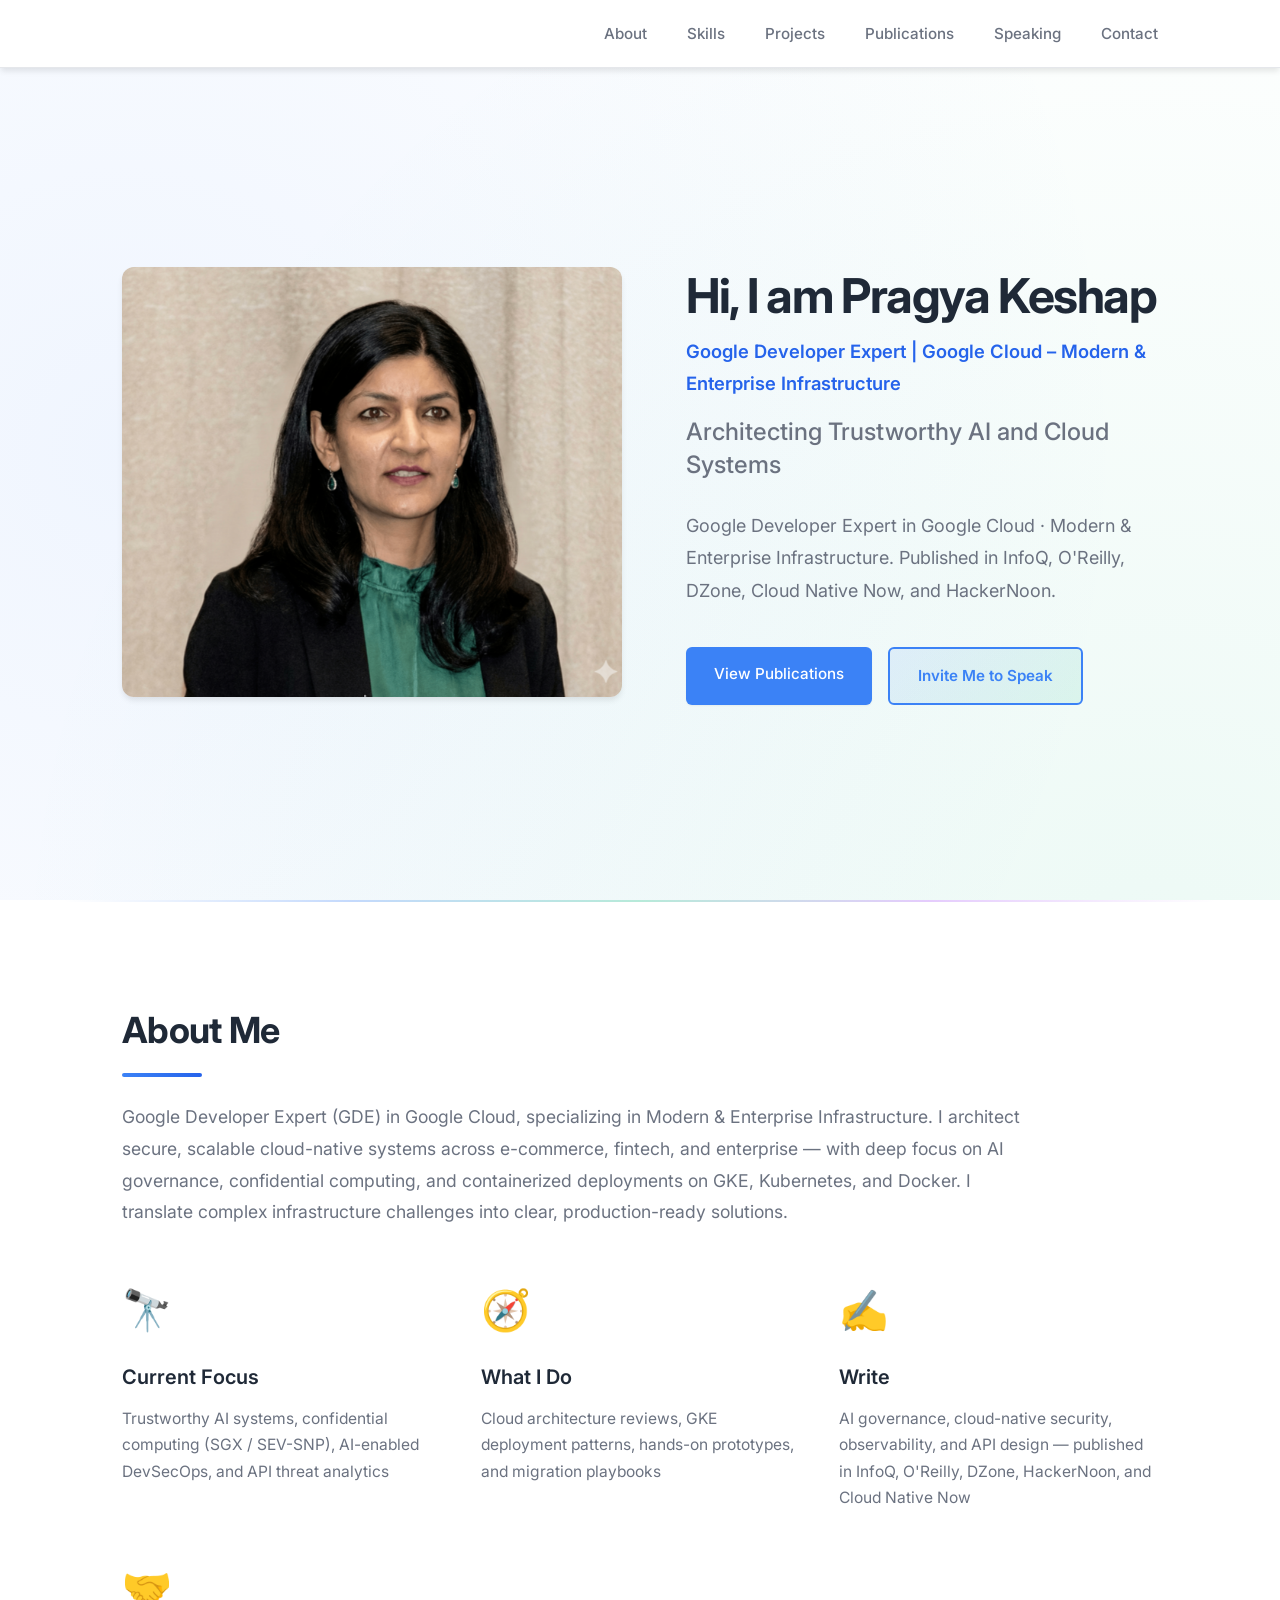
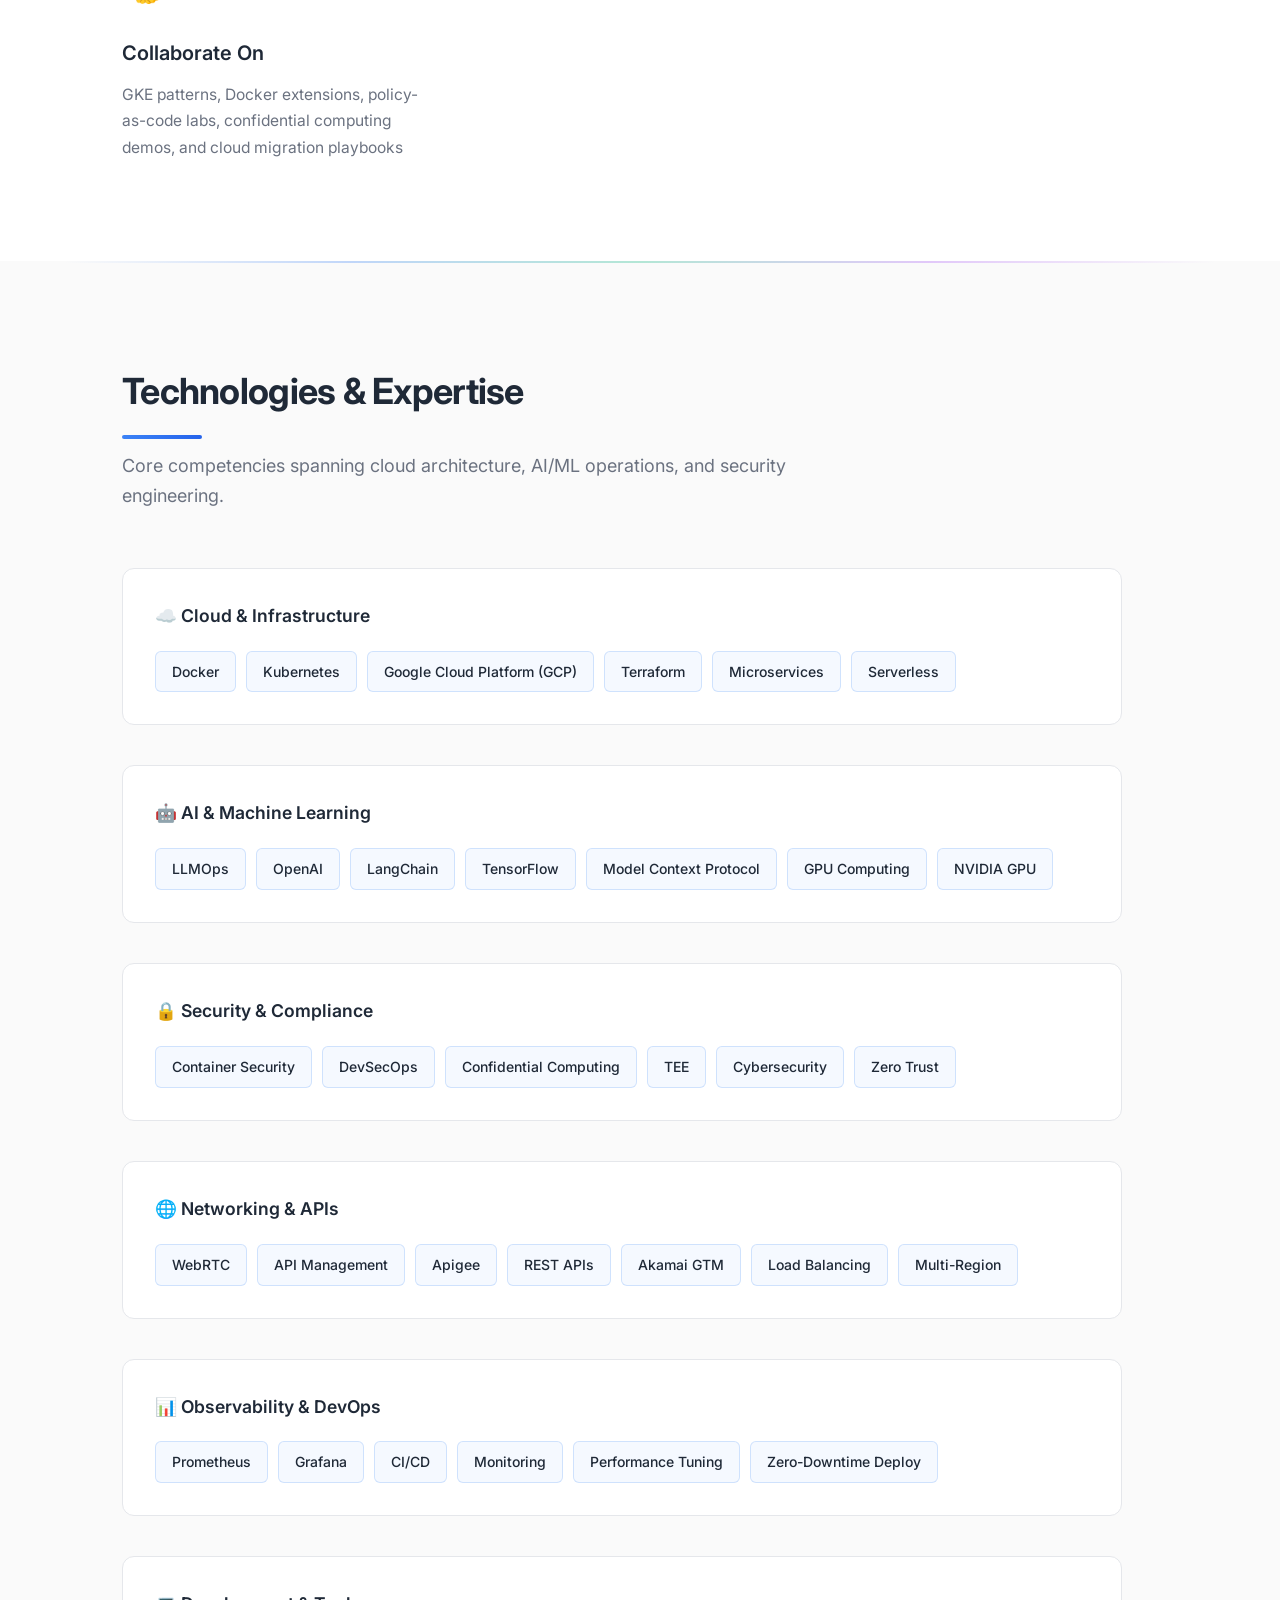
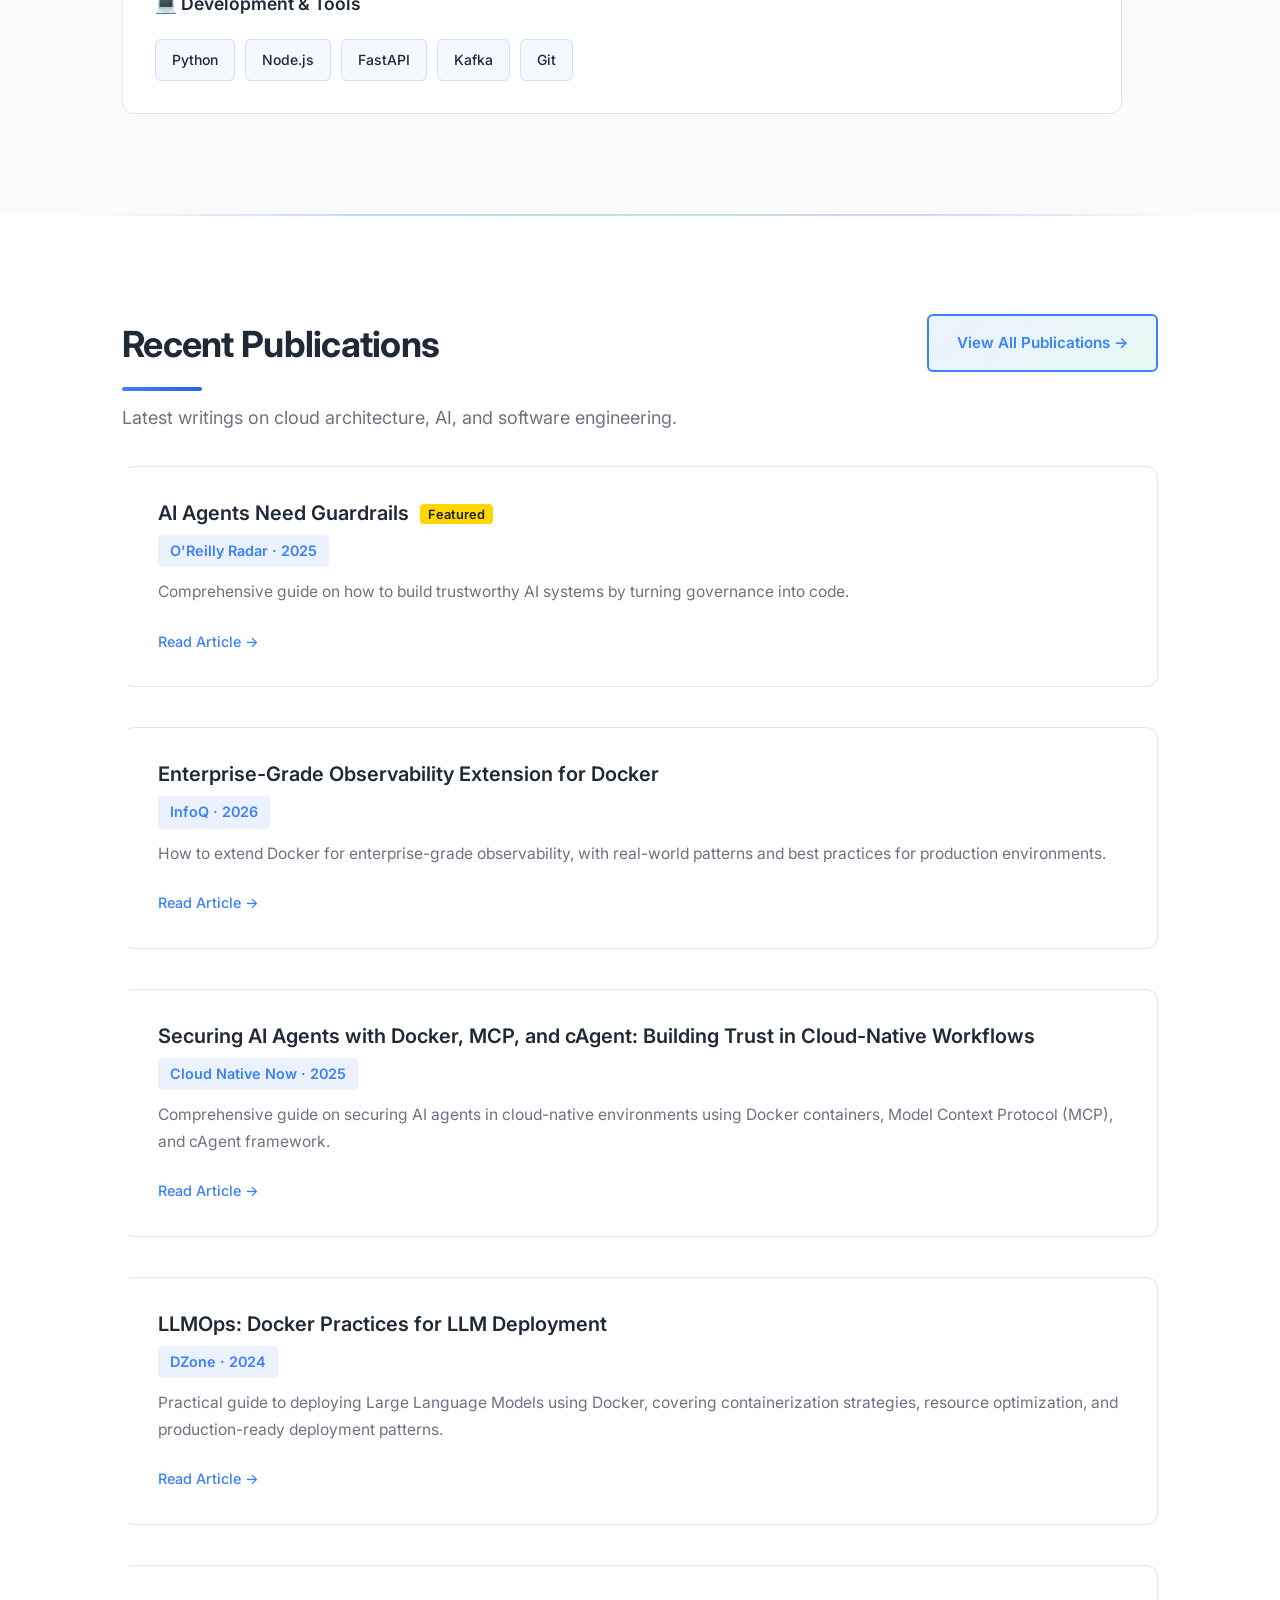
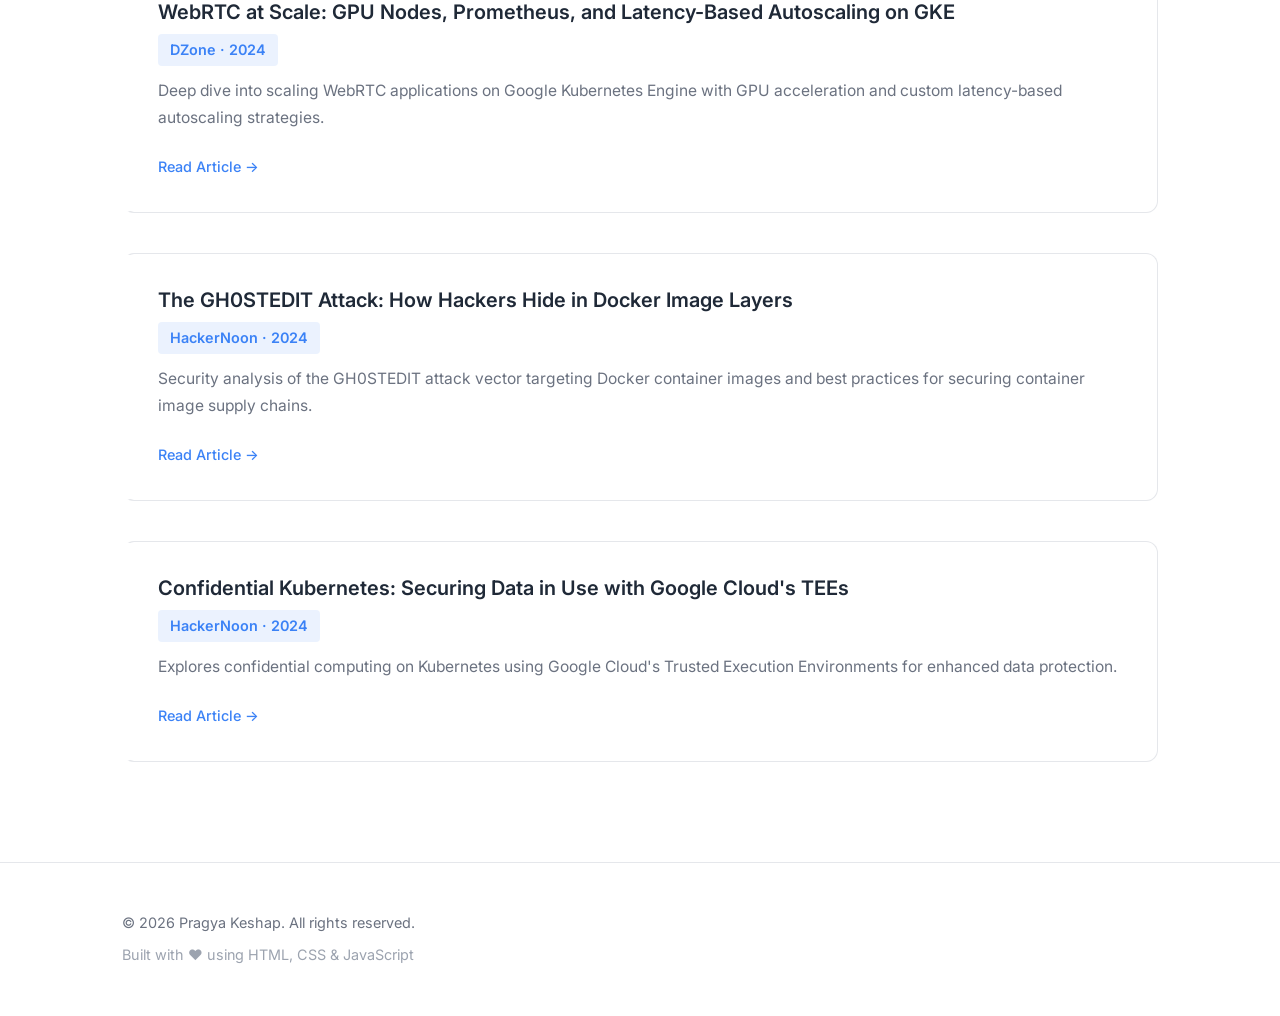
==== commit 8363ef6f: "Add InfoQ to publications list, remove years of experience references" ====
--- a/index.html
+++ b/index.html
@@ -3,7 +3,7 @@
 <head>
         <meta charset="UTF-8">
         <meta name="viewport" content="width=device-width, initial-scale=1.0">
-        <meta name="description" content="Pragya Keshap is a Google Developer Expert (GDE) in Cloud & AI Security, architecting trustworthy AI, cloud-native, and secure enterprise systems. Speaker, author, and technical leader.">
+        <meta name="description" content="Pragya Keshap is a Google Developer Expert in Google Cloud – Modern & Enterprise Infrastructure, specializing in AI governance, confidential computing, and cloud-native security.">
         <title>Pragya Keshap | Google Developer Expert – Cloud & AI Security</title>
         <script type="application/ld+json">
         {
@@ -61,7 +61,7 @@
                     </div>
                     <h2 class="subtitle">Architecting Trustworthy AI and Cloud Systems</h2>
                     <p class="intro">
-                        Google Developer Expert (GDE) and Technical Architect specializing in AI governance, cloud security, and cloud-native systems. Published in O'Reilly Radar, Cloud Native Now, DZone, and HackerNoon.
+                        Google Developer Expert in Google Cloud · Modern &amp; Enterprise Infrastructure. Published in InfoQ, O'Reilly, DZone, Cloud Native Now, and HackerNoon.
                     </p>
                     <div class="hero-buttons">
                         <a href="#publications" class="btn btn-primary">View Publications</a>
@@ -77,16 +77,14 @@
         <div class="container">
             <h2 class="section-title">About Me</h2>
             <p class="about-intro">
-                Technical Architect building secure, scalable, cloud-native systems in e-commerce, fintech, and enterprise.
-                I design AI-driven platforms with a strong focus on cloud security, API management, and containerized deployments on Google Cloud, Kubernetes, and Docker.
-                I love turning complex problems into clear, reliable, and human-centered solutions.
+                Google Developer Expert (GDE) in Google Cloud, specializing in Modern &amp; Enterprise Infrastructure. I architect secure, scalable cloud-native systems across e-commerce, fintech, and enterprise — with deep focus on AI governance, confidential computing, and containerized deployments on GKE, Kubernetes, and Docker. I translate complex infrastructure challenges into clear, production-ready solutions.
             </p>
             <div class="characteristics">
                 <div class="char-card">
                     <div class="char-icon">🔭</div>
                     <h3>Current Focus</h3>
                     <p>
-                        AI-enabled DevSecOps, API threat analytics, confidential computing (SGX / SEV-SNP), and governance for trustworthy AI
+                        Trustworthy AI systems, confidential computing (SGX / SEV-SNP), AI-enabled DevSecOps, and API threat analytics
                     </p>
                 </div>
 
@@ -94,7 +92,7 @@
                     <div class="char-icon">🧭</div>
                     <h3>What I Do</h3>
                     <p>
-                        Architecture reviews, hands-on prototypes, migration playbooks
+                        Cloud architecture reviews, GKE deployment patterns, hands-on prototypes, and migration playbooks
                     </p>
                 </div>
 
@@ -102,7 +100,7 @@
                     <div class="char-icon">✍️</div>
                     <h3>Write</h3>
                     <p>
-                        Cloud security, Observability, AI governance, API gateways — articles, book chapters, and conference papers
+                        AI governance, cloud-native security, observability, and API design — published in InfoQ, O'Reilly, DZone, HackerNoon, and Cloud Native Now
                     </p>
                 </div>
 
@@ -110,7 +108,7 @@
                     <div class="char-icon">🤝</div>
                     <h3>Collaborate On</h3>
                     <p>
-                        Docker extensions, GKE patterns, Application modernization, cloud migration, cloud security, dashboards, and policy-as-code labs
+                        GKE patterns, Docker extensions, policy-as-code labs, confidential computing demos, and cloud migration playbooks
                     </p>
                 </div>
             </div>
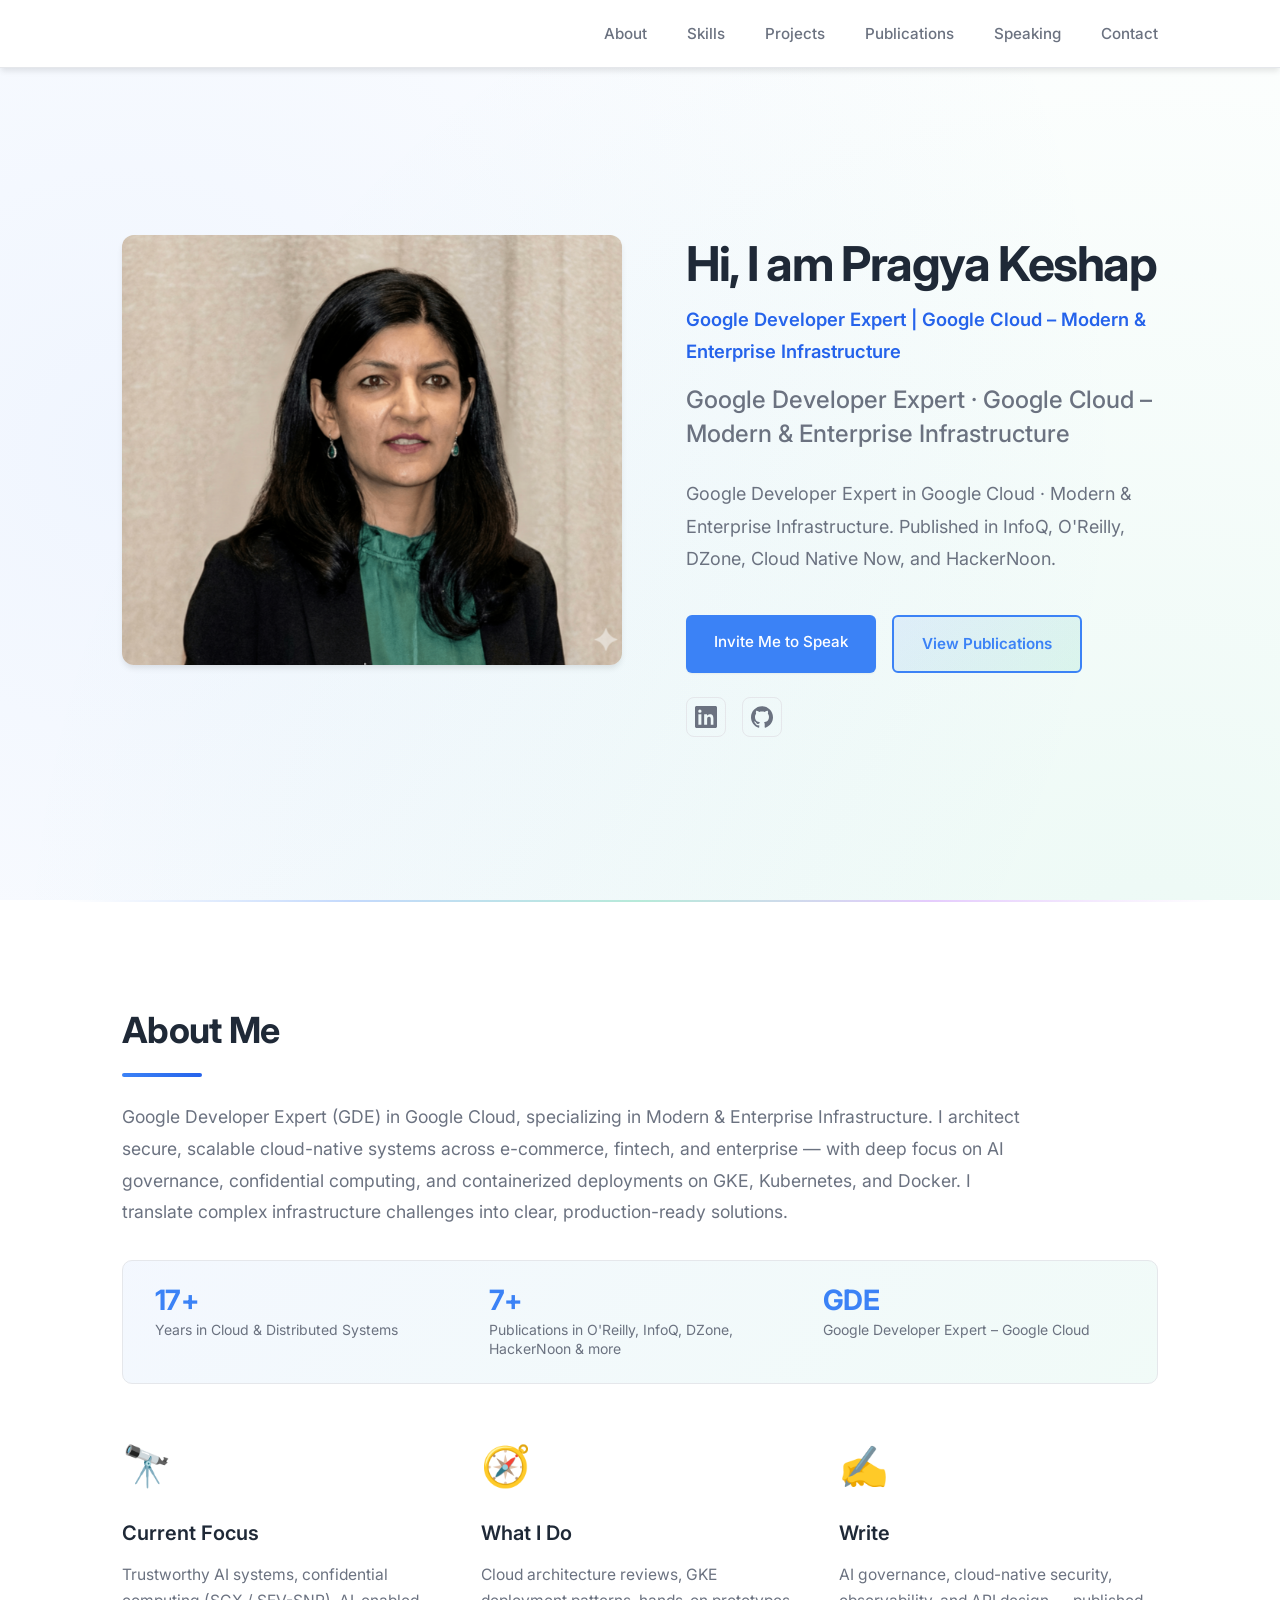
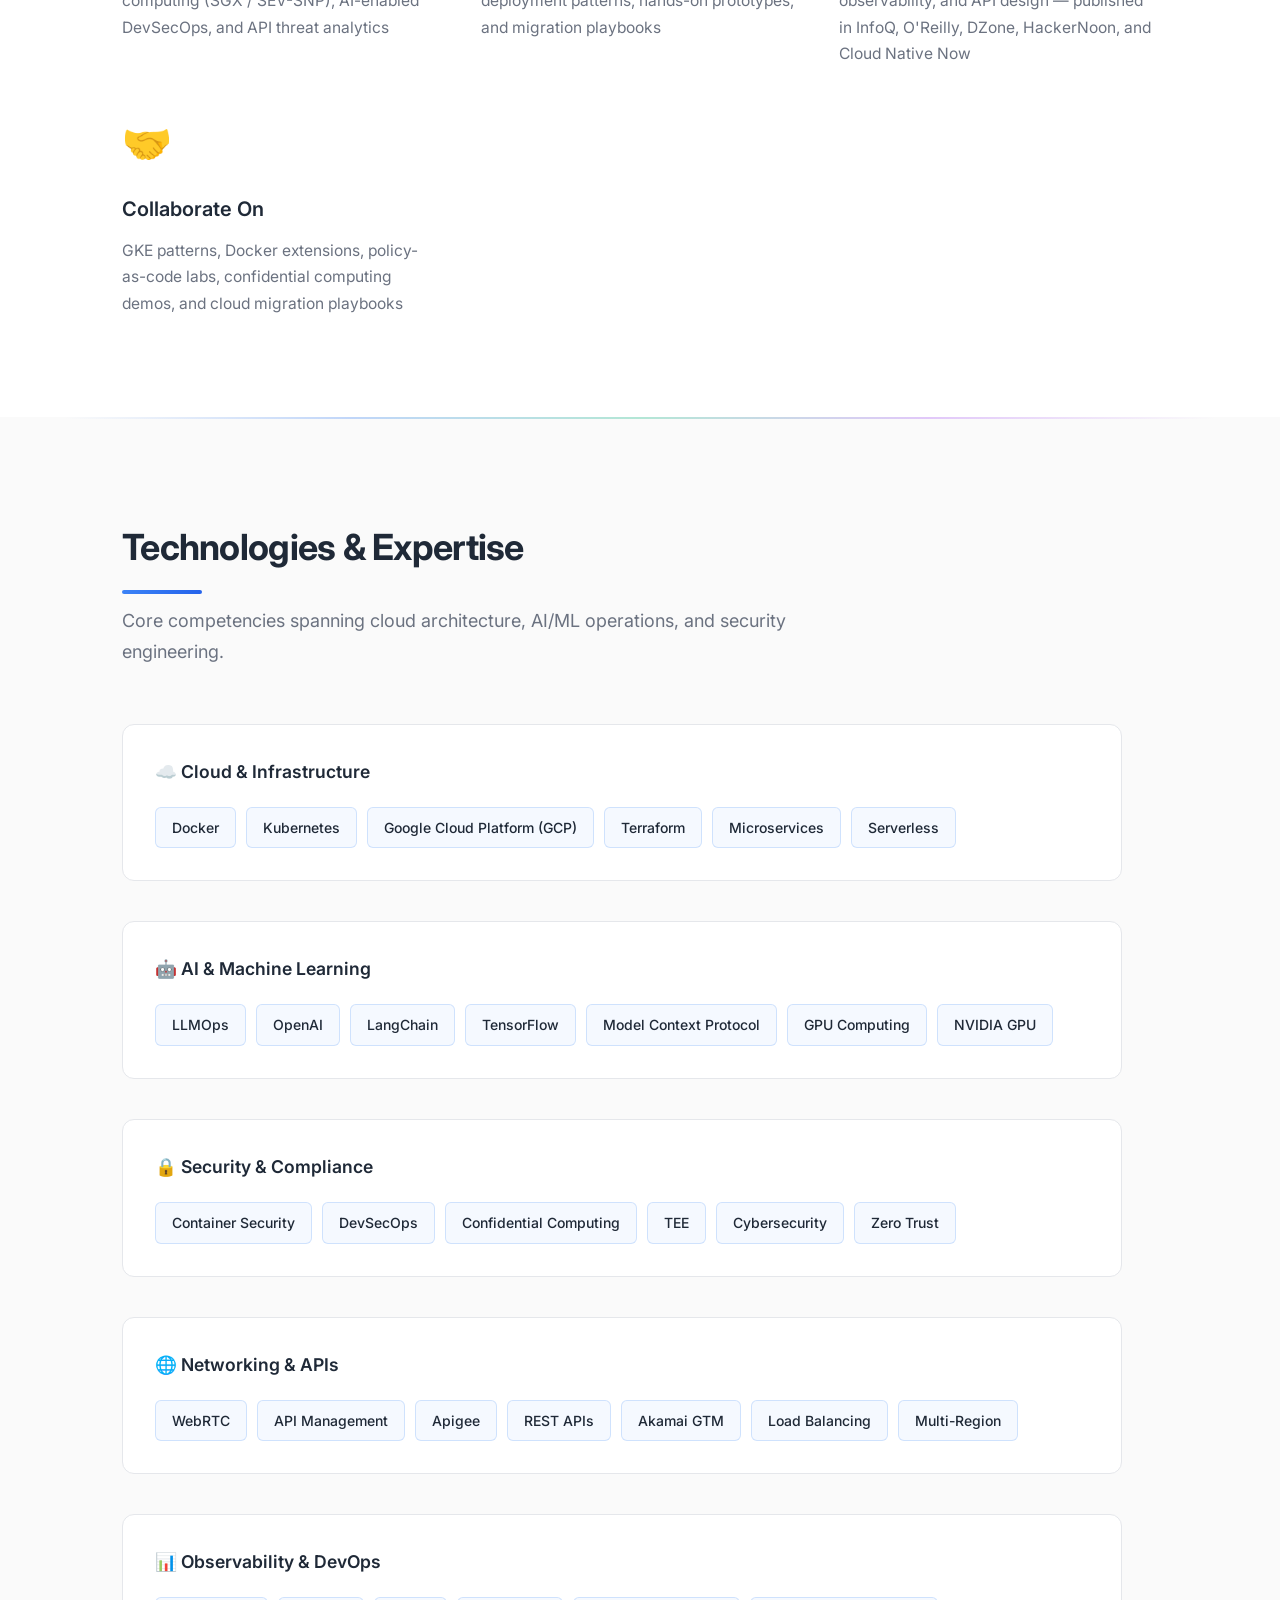
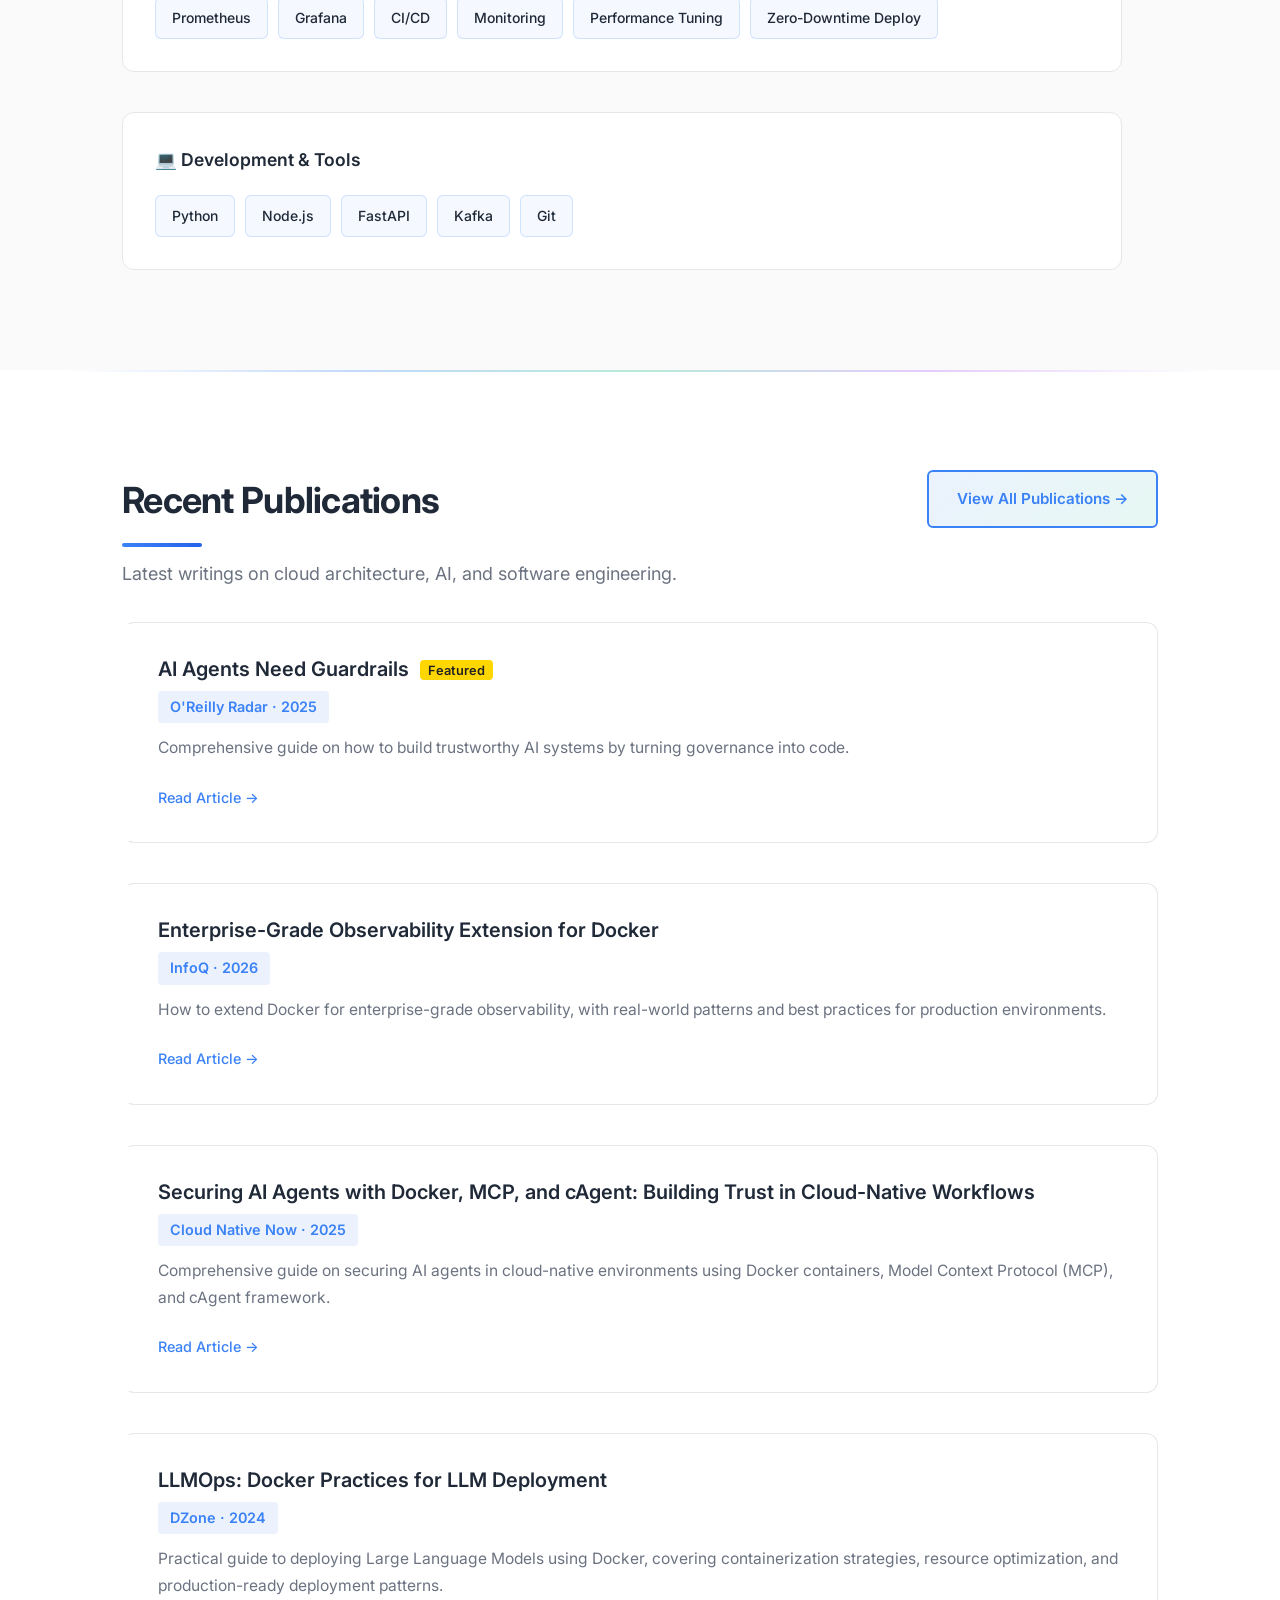
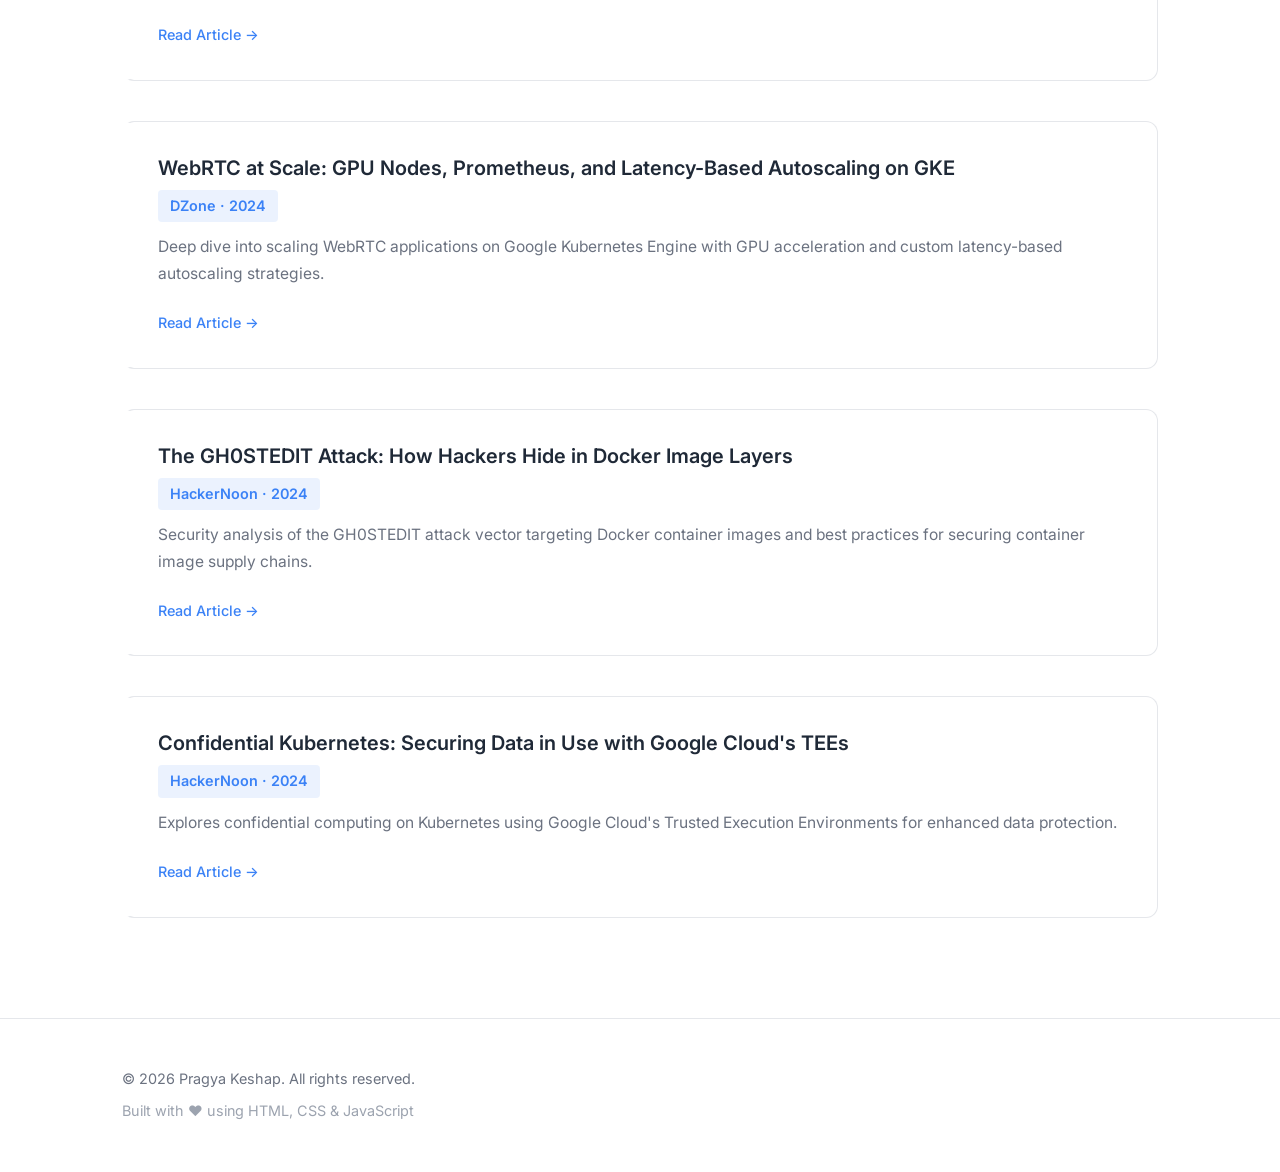
==== commit c6a1ff74: "Apply 6 site improvements: title/subtitle, copyright, tagline, stats bar, social links, CTA swap" ====
--- a/index.html
+++ b/index.html
@@ -4,7 +4,7 @@
         <meta charset="UTF-8">
         <meta name="viewport" content="width=device-width, initial-scale=1.0">
         <meta name="description" content="Pragya Keshap is a Google Developer Expert in Google Cloud – Modern & Enterprise Infrastructure, specializing in AI governance, confidential computing, and cloud-native security.">
-        <title>Pragya Keshap | Google Developer Expert – Cloud & AI Security</title>
+        <title>Pragya Keshap | Google Developer Expert – Google Cloud</title>
         <script type="application/ld+json">
         {
             "@context": "https://schema.org",
@@ -59,13 +59,22 @@
                     <div class="gde-credential" style="display: flex; align-items: center; gap: 1rem; margin-bottom: 1rem;">
                         <span style="font-size: 1.15rem; font-weight: 600; color: #2563eb;">Google Developer Expert | Google Cloud – Modern & Enterprise Infrastructure</span>
                     </div>
-                    <h2 class="subtitle">Architecting Trustworthy AI and Cloud Systems</h2>
+                    <h2 class="subtitle">Google Developer Expert · Google Cloud – Modern &amp; Enterprise Infrastructure</h2>
                     <p class="intro">
                         Google Developer Expert in Google Cloud · Modern &amp; Enterprise Infrastructure. Published in InfoQ, O'Reilly, DZone, Cloud Native Now, and HackerNoon.
                     </p>
                     <div class="hero-buttons">
-                        <a href="#publications" class="btn btn-primary">View Publications</a>
-                        <a href="#contact" class="btn btn-secondary">Invite Me to Speak</a>
+                        <a href="contact.html" class="btn btn-primary">Invite Me to Speak</a>
+                        <a href="publications.html" class="btn btn-secondary">View Publications</a>
+                    </div>
+                    <!-- Social Links -->
+                    <div class="social-links">
+                        <a href="https://linkedin.com/in/pragyakeshap" target="_blank" class="social-link" aria-label="LinkedIn">
+                            <svg xmlns="http://www.w3.org/2000/svg" width="22" height="22" viewBox="0 0 24 24" fill="currentColor"><path d="M20.447 20.452H17.21v-5.569c0-1.328-.024-3.037-1.851-3.037-1.853 0-2.136 1.445-2.136 2.939v5.667H9.988V9h3.1v1.561h.044c.432-.818 1.487-1.681 3.062-1.681 3.274 0 3.878 2.155 3.878 4.959v6.613zM5.337 7.433a1.8 1.8 0 1 1 0-3.6 1.8 1.8 0 0 1 0 3.6zM6.961 20.452H3.711V9h3.25v11.452zM22.225 0H1.771C.792 0 0 .774 0 1.729v20.542C0 23.226.792 24 1.771 24h20.451C23.2 24 24 23.226 24 22.271V1.729C24 .774 23.2 0 22.222 0h.003z"/></svg>
+                        </a>
+                        <a href="https://github.com/pragyakeshap" target="_blank" class="social-link" aria-label="GitHub">
+                            <svg xmlns="http://www.w3.org/2000/svg" width="22" height="22" viewBox="0 0 24 24" fill="currentColor"><path d="M12 .297c-6.63 0-12 5.373-12 12 0 5.303 3.438 9.8 8.205 11.385.6.113.82-.258.82-.577 0-.285-.01-1.04-.015-2.04-3.338.724-4.042-1.61-4.042-1.61C4.422 18.07 3.633 17.7 3.633 17.7c-1.087-.744.084-.729.084-.729 1.205.084 1.838 1.236 1.838 1.236 1.07 1.835 2.809 1.305 3.495.998.108-.776.417-1.305.76-1.605-2.665-.3-5.466-1.332-5.466-5.93 0-1.31.465-2.38 1.235-3.22-.135-.303-.54-1.523.105-3.176 0 0 1.005-.322 3.3 1.23.96-.267 1.98-.399 3-.405 1.02.006 2.04.138 3 .405 2.28-1.552 3.285-1.23 3.285-1.23.645 1.653.24 2.873.12 3.176.765.84 1.23 1.91 1.23 3.22 0 4.61-2.805 5.625-5.475 5.92.42.36.81 1.096.81 2.22 0 1.606-.015 2.896-.015 3.286 0 .315.21.69.825.57C20.565 22.092 24 17.592 24 12.297c0-6.627-5.373-12-12-12"/></svg>
+                        </a>
                     </div>
                 </div>
             </div>
@@ -79,6 +88,21 @@
             <p class="about-intro">
                 Google Developer Expert (GDE) in Google Cloud, specializing in Modern &amp; Enterprise Infrastructure. I architect secure, scalable cloud-native systems across e-commerce, fintech, and enterprise — with deep focus on AI governance, confidential computing, and containerized deployments on GKE, Kubernetes, and Docker. I translate complex infrastructure challenges into clear, production-ready solutions.
             </p>
+            <!-- Stats Bar -->
+            <div class="stats-bar">
+                <div class="stat-block">
+                    <span class="stat-number">17+</span>
+                    <span class="stat-label">Years in Cloud &amp; Distributed Systems</span>
+                </div>
+                <div class="stat-block">
+                    <span class="stat-number">7+</span>
+                    <span class="stat-label">Publications in O'Reilly, InfoQ, DZone, HackerNoon &amp; more</span>
+                </div>
+                <div class="stat-block">
+                    <span class="stat-number">GDE</span>
+                    <span class="stat-label">Google Developer Expert – Google Cloud</span>
+                </div>
+            </div>
             <div class="characteristics">
                 <div class="char-card">
                     <div class="char-icon">🔭</div>
--- a/styles.css
+++ b/styles.css
@@ -461,9 +461,72 @@
     line-height: 1.8;
     color: var(--text-secondary);
     max-width: 900px;
-    margin: 1.5rem 0 3rem 0;
+    margin: 1.5rem 0 2rem 0;
     text-align: left;
 }
+
+/* Stats Bar */
+.stats-bar {
+    display: flex;
+    gap: 2rem;
+    flex-wrap: wrap;
+    margin-bottom: 3rem;
+    padding: 1.5rem 2rem;
+    background: linear-gradient(135deg, rgba(59, 130, 246, 0.06), rgba(16, 185, 129, 0.06));
+    border: 1px solid var(--border-color);
+    border-radius: 10px;
+}
+
+.stat-block {
+    display: flex;
+    flex-direction: column;
+    flex: 1;
+    min-width: 160px;
+}
+
+.stat-number {
+    font-size: 1.75rem;
+    font-weight: 700;
+    color: var(--primary-color);
+    letter-spacing: -0.02em;
+    line-height: 1.1;
+}
+
+.stat-label {
+    font-size: 0.875rem;
+    color: var(--text-secondary);
+    margin-top: 0.25rem;
+    line-height: 1.4;
+}
+
+/* Social Links */
+.social-links {
+    display: flex;
+    gap: 1rem;
+    margin-top: 1.5rem;
+    align-items: center;
+}
+
+.social-link {
+    display: inline-flex;
+    align-items: center;
+    justify-content: center;
+    width: 40px;
+    height: 40px;
+    border-radius: 8px;
+    color: var(--text-secondary);
+    border: 1px solid var(--border-color);
+    transition: var(--transition);
+    text-decoration: none;
+}
+
+.social-link:hover {
+    color: var(--primary-color);
+    border-color: var(--primary-color);
+    background: rgba(59, 130, 246, 0.08);
+    transform: translateY(-2px);
+}
+
 
 .characteristics {
     display: grid;
